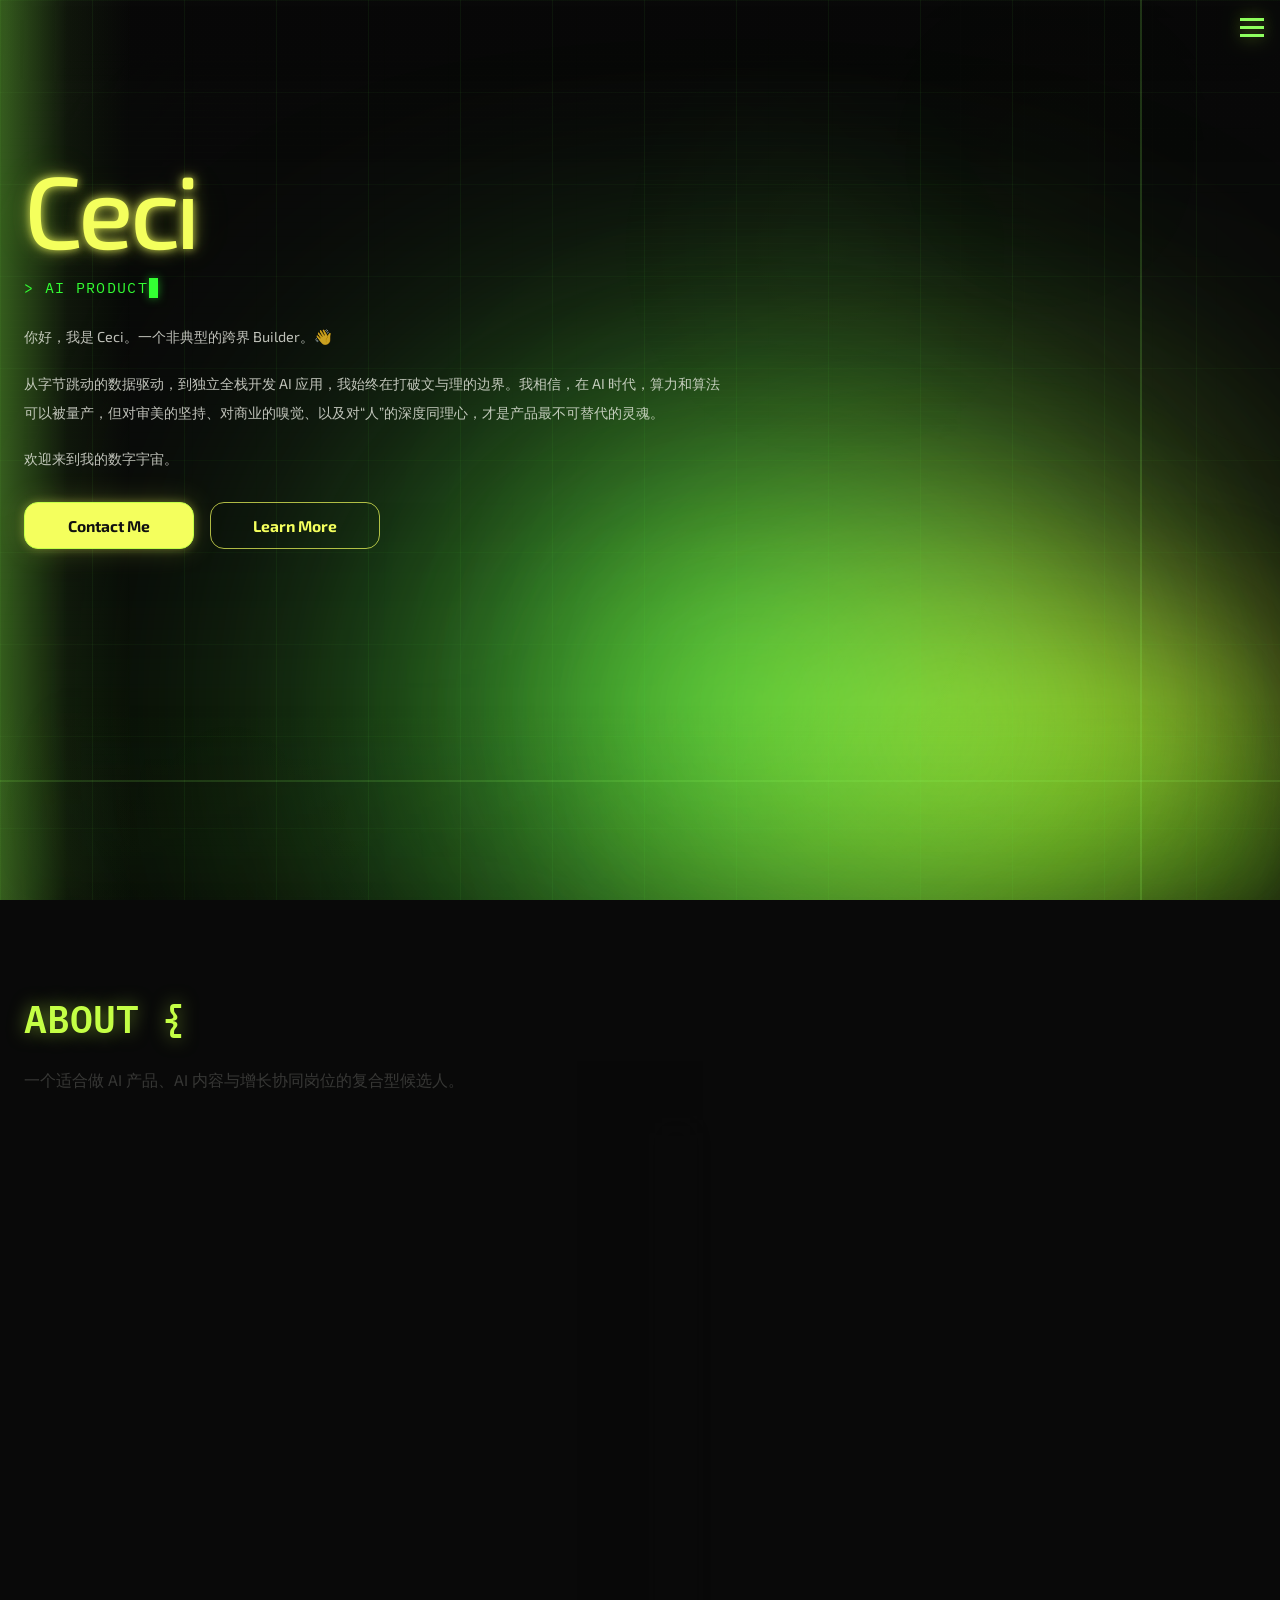
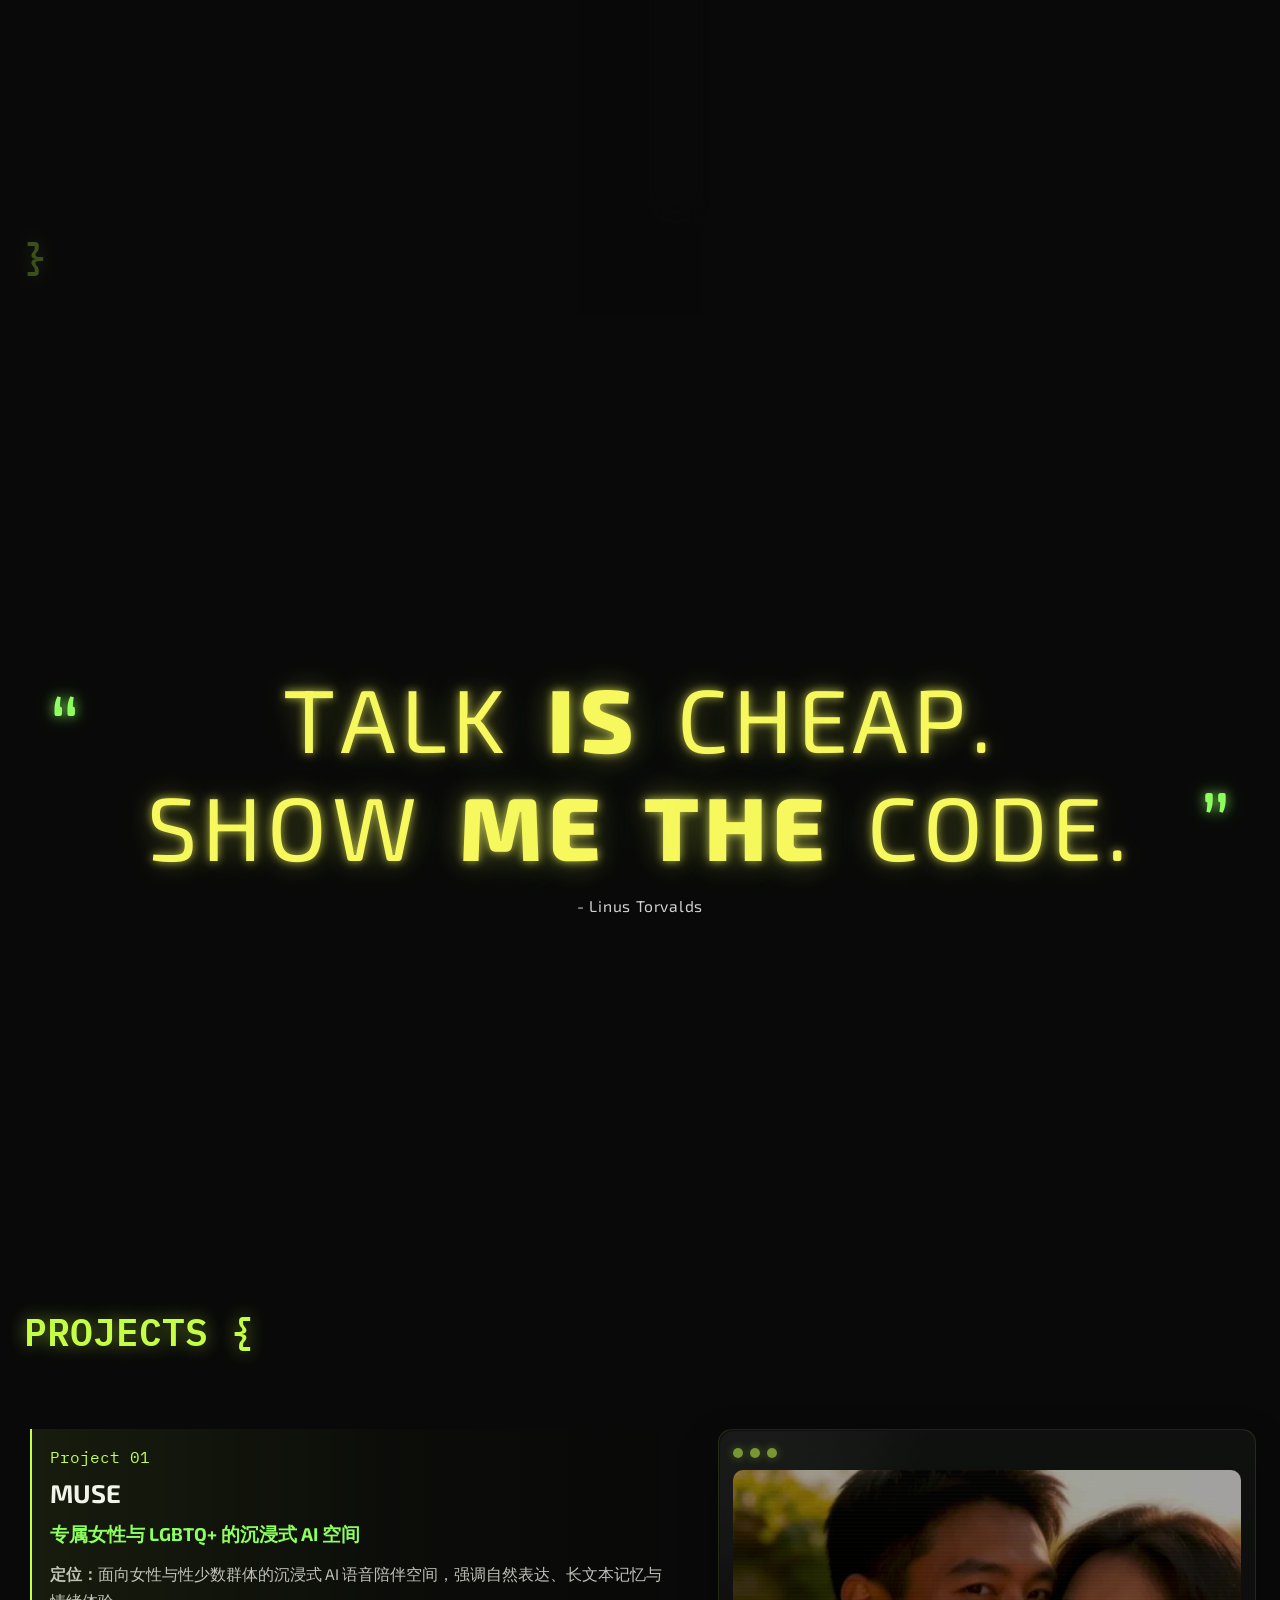
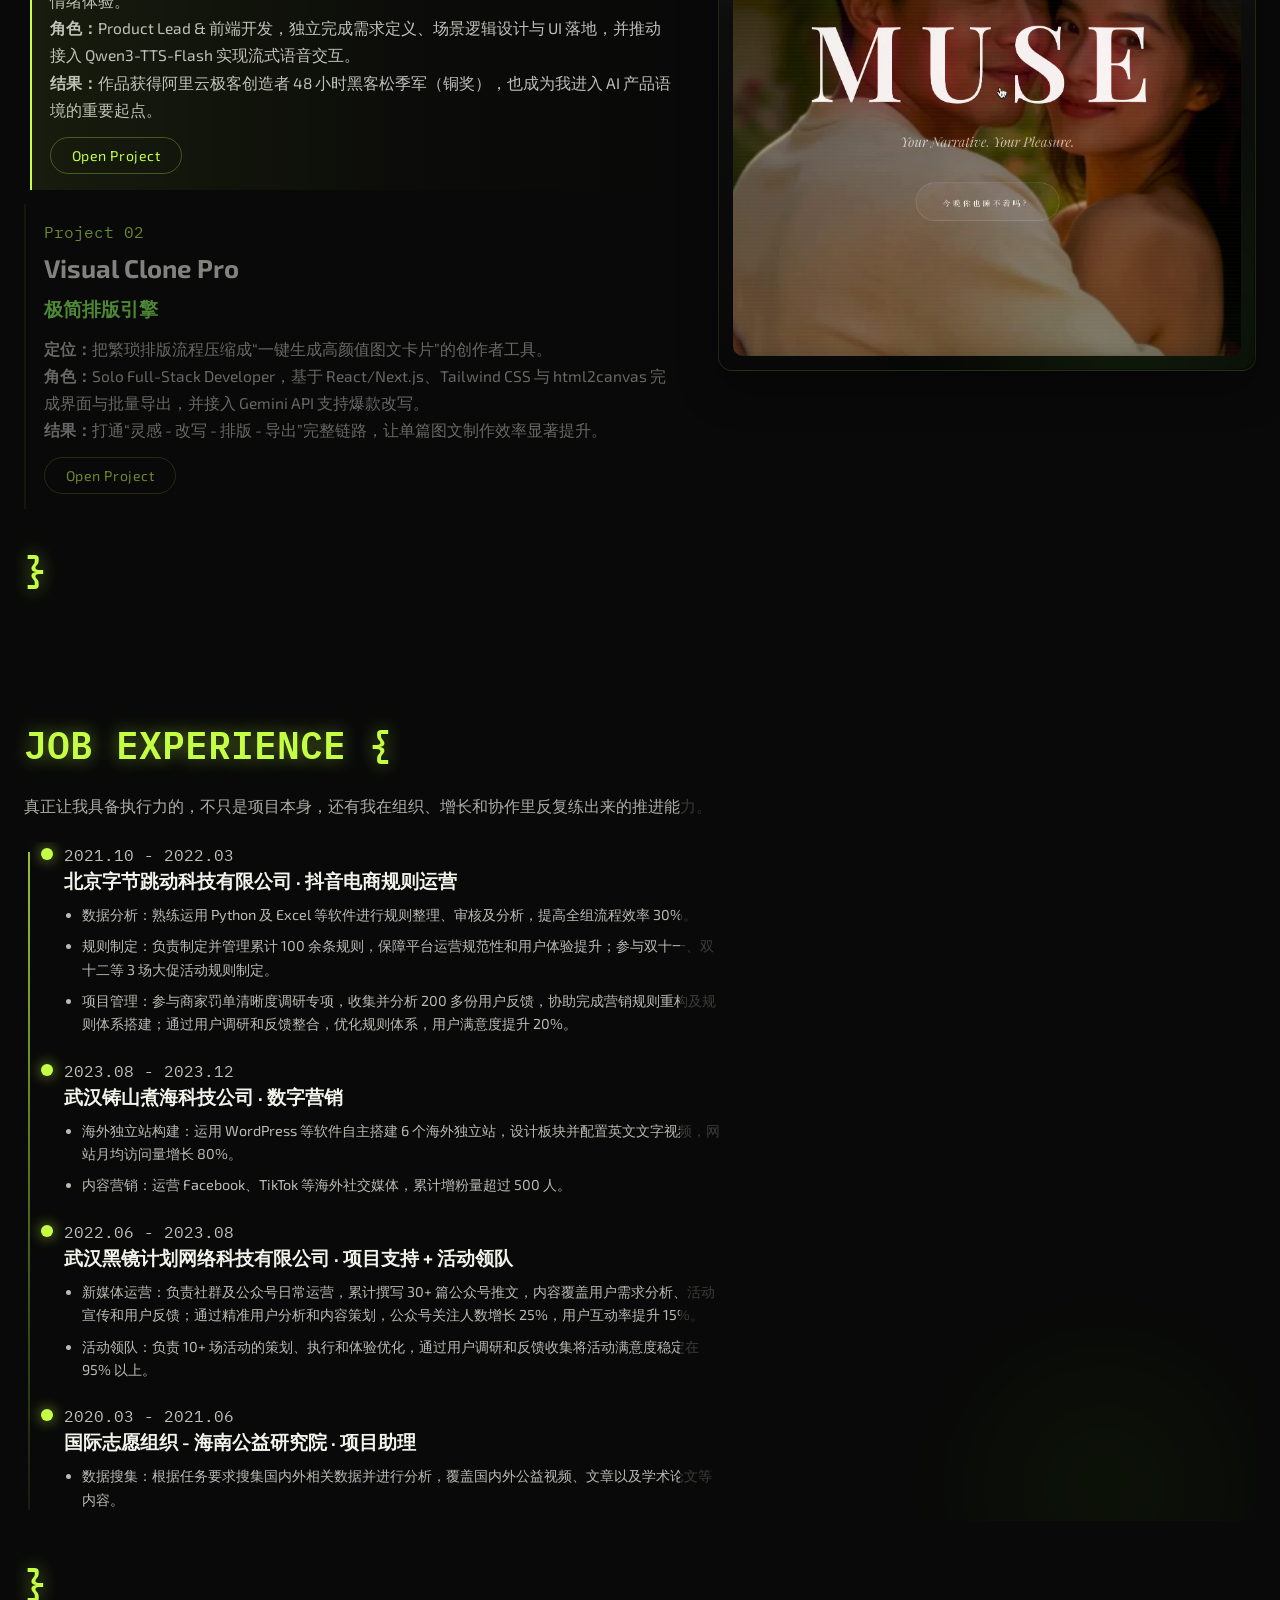
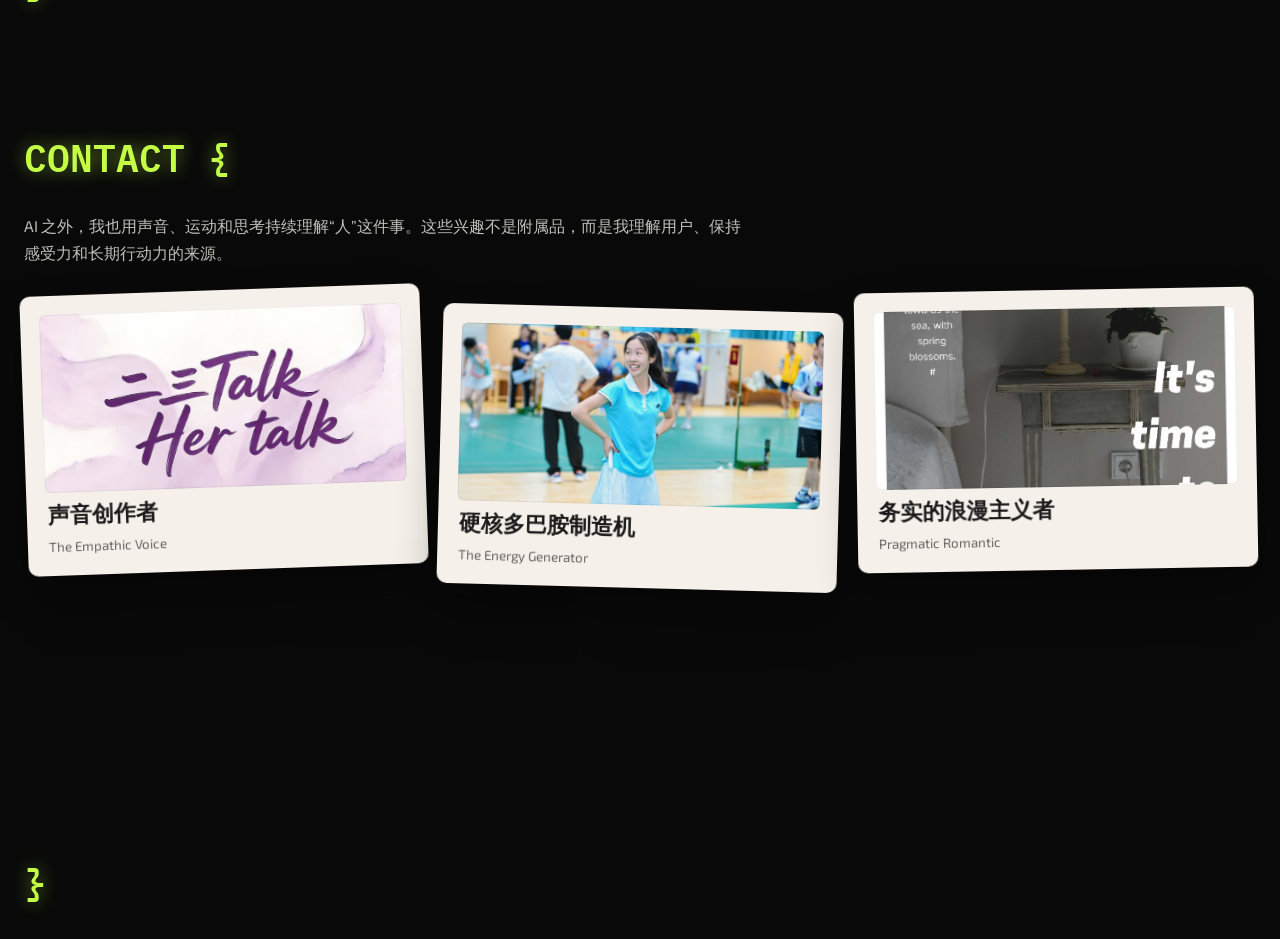
==== index.html @ 6d2aa123 "Fix project 6 and 7 showcase cards" ====
<!doctype html>
<html lang="zh-CN">
  <head>
    <meta charset="UTF-8" />
    <meta name="viewport" content="width=device-width, initial-scale=1.0" />
    <title>Ceci | AI Portfolio</title>
    <meta
      name="description"
      content="Ceci 的 AI 转型作品集，涵盖 AI 产品、项目经历、滚动录屏展示与带彩蛋的个人表达。"
    />
    <link rel="stylesheet" href="style.css" />
  </head>
  <body>
    <div class="ambient-glow-stage" aria-hidden="true">
      <div class="glow-blob yellow-blob"></div>
      <div class="glow-blob green-blob"></div>
    </div>
    <div class="three-hero-bg" id="three-hero-bg" aria-hidden="true"></div>
    <div class="page-shell">
      <header class="site-header">
        <button class="menu-button" type="button" aria-expanded="false" aria-controls="site-nav" aria-label="切换导航">
          <span></span>
          <span></span>
          <span></span>
        </button>
        <nav class="site-nav" id="site-nav">
          <a href="#about">About</a>
          <a href="#quote">Quote</a>
          <a href="#projects">Projects</a>
          <a href="#experience">Job Experience</a>
          <a href="#contact">Contact</a>
        </nav>
      </header>

      <main>
        <section class="panel hero-panel" id="home">
          <div class="hero-copy" data-reveal>
            <h1>Ceci</h1>
            <p class="hero-role"><span class="hero-role-code" id="hero-role-code"></span><span class="hero-role-cursor"></span></p>
            <div class="hero-intro">
              <p>你好，我是 Ceci。一个非典型的跨界 Builder。👋</p>
              <p>
                从字节跳动的数据驱动，到独立全栈开发 AI 应用，我始终在打破文与理的边界。我相信，在 AI
                时代，算力和算法可以被量产，但对审美的坚持、对商业的嗅觉、以及对“人”的深度同理心，才是产品最不可替代的灵魂。
              </p>
              <p>欢迎来到我的数字宇宙。</p>
            </div>
            <div class="hero-actions">
              <a class="cta primary" href="#contact">Contact Me</a>
              <a class="cta secondary" href="#about">Learn More</a>
            </div>
          </div>
          <div class="hero-stage" data-reveal>
            <div class="hero-screen">
              <div class="hero-orbit orbit-a" aria-hidden="true"></div>
              <div class="hero-orbit orbit-b" aria-hidden="true"></div>
              <div class="hero-swoosh" aria-hidden="true"></div>
              <div class="hero-glow glow-a"></div>
              <div class="hero-glow glow-b"></div>
              <div class="hero-glow glow-c"></div>
              <div class="hero-grid"></div>
              <div class="hero-pointer-trail" id="hero-pointer-trail" aria-hidden="true"></div>
            </div>
          </div>
        </section>

        <section class="panel content-panel" id="about">
          <div class="section-label">ABOUT {</div>
          <p class="section-intro" data-reveal>一个适合做 AI 产品、AI 内容与增长协同岗位的复合型候选人。</p>
          <div class="about-layout" data-reveal>
            <article class="info-card info-card-primary">
              <h2>基础信息与教育背景</h2>
              <dl class="info-list">
                <div>
                  <dt>所在地</dt>
                  <dd>浙江杭州</dd>
                </div>
                <div>
                  <dt>求职方向</dt>
                  <dd>AI 产品 / AI 运营 / AI 内容增长</dd>
                </div>
                <div>
                  <dt>教育背景</dt>
                  <dd>985 华中科技大学 外国语言学及应用语言学（硕士）</dd>
                  <dd>2022.09 - 2025.06</dd>
                  <dd>211 中国地质大学（武汉） 英语 + 工商管理双学位（本科）</dd>
                  <dd>2018.09 - 2022.06</dd>
                </div>
                <div>
                  <dt>综合排名</dt>
                  <dd>2 / 26</dd>
                </div>
                <div>
                  <dt>英语能力</dt>
                  <dd>雅思 7.0 / 专八良好</dd>
                </div>
              </dl>
            </article>

            <article class="info-card info-card-secondary">
              <h2>奖项 / 课程 / 学生工作</h2>
              <div class="about-matrix">
                <section class="about-block">
                  <h3>奖项荣誉</h3>
                  <ul class="about-bullet-list">
                    <li>华中科技大学优秀毕业生（Top 5%）</li>
                    <li>优秀研究生干部（Top 5%）</li>
                    <li>知行一等奖学金（Top 5%）</li>
                    <li>挑战杯全国一等奖 / 志愿服务项目大赛国二等奖</li>
                  </ul>
                </section>
                <section class="about-block">
                  <h3>核心课程</h3>
                  <ul class="about-bullet-list about-bullet-list-compact">
                    <li>应用统计 95</li>
                    <li>市场营销 95</li>
                    <li>电子商务 93</li>
                    <li>管理学 93</li>
                    <li>微积分 90</li>
                  </ul>
                </section>
                <section class="about-block about-block-full">
                  <h3>学生工作</h3>
                  <ul class="about-bullet-list">
                    <li>华中科技大学外国语学院研究生会主席</li>
                    <li>华中科技大学校研究生会实践部部员</li>
                    <li>华中科技大学第六期研究生青马班学习组组长</li>
                    <li>中国地质大学（武汉）校级志愿服务社团社长 / 双学位实验班班长</li>
                  </ul>
                </section>
              </div>
              <div class="tag-cloud-static">
                <span>AI转型</span>
                <span>内容增长</span>
                <span>产品感</span>
                <span>审美表达</span>
                <span>执行力</span>
                <span>人文理解力</span>
              </div>
            </article>
          </div>
          <div class="section-close">}</div>
        </section>

        <section class="panel quote-panel" id="quote">
          <div class="quote-stage" data-reveal>
            <span class="quote-mark quote-mark-open">“</span>
            <div class="quote-lines" aria-label="TALK IS CHEAP. SHOW ME THE CODE.">
              <p class="quote-line" data-quote-text="TALK IS CHEAP." data-quote-strong="5-6"></p>
              <p class="quote-line" data-quote-text="SHOW ME THE CODE." data-quote-strong="5-6,8-10"></p>
            </div>
            <span class="quote-mark quote-mark-close">”</span>
            <p class="quote-credit" data-reveal>- Linus Torvalds</p>
          </div>
        </section>

        <section class="panel projects-panel" id="projects">
          <div class="section-label">PROJECTS {</div>
          <p class="section-intro" data-reveal>从 AI 应用、内容工具到增长账号，我把“能做出来”变成一组连续的证据。</p>
          <div class="projects-layout">
            <div class="projects-copy">
              <article class="project-text is-active" data-project="muse">
                <span class="project-index">Project 01</span>
                <h2>MUSE</h2>
                <h3>专属女性与 LGBTQ+ 的沉浸式 AI 空间</h3>
                <p><strong>定位：</strong>面向女性与性少数群体的沉浸式 AI 语音陪伴空间，强调自然表达、长文本记忆与情绪体验。</p>
                <p><strong>角色：</strong>Product Lead & 前端开发，独立完成需求定义、场景逻辑设计与 UI 落地，并推动接入 Qwen3-TTS-Flash 实现流式语音交互。</p>
                <p><strong>结果：</strong>作品获得阿里云极客创造者 48 小时黑客松季军（铜奖），也成为我进入 AI 产品语境的重要起点。</p>
                <div class="project-actions">
                  <a class="project-link" href="https://github.com/ceci317/muse" target="_blank" rel="noreferrer">Open Project</a>
                </div>
              </article>

              <article class="project-text" data-project="visual-clone">
                <span class="project-index">Project 02</span>
                <h2>Visual Clone Pro</h2>
                <h3>极简排版引擎</h3>
                <p><strong>定位：</strong>把繁琐排版流程压缩成“一键生成高颜值图文卡片”的创作者工具。</p>
                <p><strong>角色：</strong>Solo Full-Stack Developer，基于 React/Next.js、Tailwind CSS 与 html2canvas 完成界面与批量导出，并接入 Gemini API 支持爆款改写。</p>
                <p><strong>结果：</strong>打通“灵感 - 改写 - 排版 - 导出”完整链路，让单篇图文制作效率显著提升。</p>
                <div class="project-actions">
                  <a class="project-link" href="https://rednote-pearl.vercel.app/" target="_blank" rel="noreferrer">Open Project</a>
                </div>
              </article>

              <article class="project-text" data-project="content-brain">
                <span class="project-index">Project 03</span>
                <h2>爆款拆解师</h2>
                <h3>专属 AI 内容灵感外脑</h3>
                <p><strong>定位：</strong>围绕爆款逻辑、结构化拆解和自动化工作流，打造的自媒体成文系统。</p>
                <p><strong>角色：</strong>AI Workflow 架构师 & 前端开发，提炼可复制的 Prompt 框架，并把复杂逻辑封装成更傻瓜式的双栏交互工具。</p>
                <p><strong>结果：</strong>为矩阵账号提供稳定选题与成文支持，帮助完成 3600+ 粉丝、1.5w+ 赞藏的冷启动突破。</p>
                <div class="project-actions">
                  <a class="project-link" href="https://rednote-text-helper.vercel.app/" target="_blank" rel="noreferrer">Open Project</a>
                </div>
              </article>

              <article class="project-text" data-project="eaatwhat">
                <span class="project-index">Project 04</span>
                <h2>EATWHAT 约饭</h2>
                <h3>把“找对的人，选对的餐厅”做成一条完整产品路径</h3>
                <p><strong>定位：</strong>面向真实社交场景的约饭产品，让“和谁吃、吃什么、去哪吃”这类分散决策收束为一个完整流程。</p>
                <p><strong>角色：</strong>团队协作中的产品策划 / 体验设计 / 前端支持，参与发起约饭、邀请码加入与 AI 推荐模块的串联。</p>
                <p><strong>结果：</strong>把高频但零散的社交决策场景整理成更顺滑的移动端体验，目前处于内测推进阶段。</p>
                <div class="project-actions">
                  <a class="project-link" href="https://github.com/catynaimiao/Roadmeet" target="_blank" rel="noreferrer">Open Project</a>
                </div>
              </article>

              <article class="project-text" data-project="time-workflow">
                <span class="project-index">Project 05</span>
                <h2>时间管理工作流</h2>
                <h3>用飞书把时间复盘变成文科生也能复制的 AI 工作流</h3>
                <p><strong>定位：</strong>围绕时间管理、任务拆解与复盘搭建的轻量系统，让执行和复盘真正落到每天的行为里。</p>
                <p><strong>角色：</strong>AI Workflow 设计者 / 内容转化者，把个人方法论封装成可展示、可传播、可复用的系统。</p>
                <p><strong>结果：</strong>把抽象经验转化为更具操作感的 AI 内容资产，也成为我转 AI 过程中的代表性方法论项目。</p>
                <div class="project-actions">
                  <a class="project-link" href="https://www.xiaohongshu.com/discovery/item/69ad2556000000000e00d363?source=webshare&xhsshare=pc_web&xsec_token=ABbvVTdq8_FiBLYhxv1vE1Vv3zOF90wKn0RittKCjAapA=&xsec_source=pc_share" target="_blank" rel="noreferrer">Open Project</a>
                </div>
              </article>

              <article class="project-text" data-project="ceci-account">
                <span class="project-index">Project 06</span>
                <h2>Ceci（AI版）</h2>
                <h3>面向 AI 小白的经验分享型个人账号</h3>
                <p><strong>定位：</strong>聚焦 AI 入门经验、转行记录与陪伴式表达，让复杂工具更容易被普通用户理解。</p>
                <p><strong>角色：</strong>个人 IP 主理人 / 内容生产者 / 选题与增长实验者。</p>
                <p><strong>结果：</strong>账号积累 705 粉丝与 8869 获赞收藏，逐步形成“转 AI 陪伴型创作者”的清晰认知。</p>
                <div class="project-actions">
                  <a class="project-link" href="https://www.xiaohongshu.com/user/profile/5db38bb500000000010081aa" target="_blank" rel="noreferrer">Open Project</a>
                </div>
              </article>

              <article class="project-text" data-project="bubu-account">
                <span class="project-index">Project 07</span>
                <h2>布布一二妙妙屋</h2>
                <h3>增长验证更强的 AI 内容实验账号</h3>
                <p><strong>定位：</strong>通过更密集的选题测试与内容迭代，验证 AI 内容在平台上的传播反馈。</p>
                <p><strong>角色：</strong>账号主理人 / 内容策略制定者 / 冷启动操盘者。</p>
                <p><strong>结果：</strong>账号实现 3950 粉丝与 2.1 万获赞收藏，证明我具备从内容到增长的完整闭环能力。</p>
                <div class="project-actions">
                  <a class="project-link" href="https://xhslink.com/m/12OdVVkTDhW" target="_blank" rel="noreferrer">Open Project</a>
                </div>
              </article>
            </div>

            <div class="projects-visual" data-reveal>
              <div class="screen-shell">
                <div class="screen-bar">
                  <span></span>
                  <span></span>
                  <span></span>
                </div>
                <div class="screen-stage">
                <video class="project-video is-visible" data-video="muse" data-link="https://github.com/ceci317/muse" src="assets/muse-demo.mp4" poster="assets/muse-poster.jpg" preload="metadata" autoplay muted loop playsinline></video>
                <video class="project-video" data-video="visual-clone" data-link="https://rednote-pearl.vercel.app/" src="assets/visual-clone-pro.mp4" poster="assets/visual-clone-poster.jpg" preload="metadata" muted loop playsinline></video>
                <video class="project-video" data-video="content-brain" data-link="https://rednote-text-helper.vercel.app/" src="assets/content-brain.mp4" poster="assets/content-brain-poster.jpg" preload="metadata" muted loop playsinline></video>
                <video class="project-video" data-video="eaatwhat" data-link="https://github.com/catynaimiao/Roadmeet" src="assets/eatwhat-demo.mp4" poster="assets/eatwhat-poster.jpg" preload="metadata" muted loop playsinline></video>
                <video class="project-video" data-video="time-workflow" data-link="https://www.xiaohongshu.com/discovery/item/69ad2556000000000e00d363?source=webshare&xhsshare=pc_web&xsec_token=ABbvVTdq8_FiBLYhxv1vE1Vv3zOF90wKn0RittKCjAapA=&xsec_source=pc_share" src="assets/time-workflow.mp4" poster="assets/time-workflow-poster.jpg" preload="metadata" muted loop playsinline></video>
                  <div class="project-video placeholder-video" data-video="ceci-account" data-link="https://www.xiaohongshu.com/user/profile/5db38bb500000000010081aa">
                    <div class="showcase-board account-board">
                      <div class="account-card account-card-image">
                        <img src="assets/bubu-account-post.png" alt="Ceci（AI版）代表性帖子" />
                        <div class="account-overlay">
                          <strong>Ceci（AI版）</strong>
                          <p>把转 AI 过程变成可被看见、可被共鸣的内容叙事。</p>
                        </div>
                      </div>
                    </div>
                  </div>
                  <div class="project-video placeholder-video" data-video="bubu-account" data-link="https://xhslink.com/m/12OdVVkTDhW">
                    <div class="showcase-board account-board">
                      <div class="account-card account-card-image">
                        <img src="assets/ceci-account-post.png" alt="布布一二妙妙屋代表性帖子" />
                        <div class="account-overlay">
                          <strong>布布一二妙妙屋</strong>
                          <p>用更强传播感的内容完成冷启动和增长验证。</p>
                        </div>
                      </div>
                    </div>
                  </div>
                </div>
              </div>
            </div>
          </div>
          <div class="section-close">}</div>
        </section>

        <section class="panel experience-panel" id="experience">
          <div class="section-label">JOB EXPERIENCE {</div>
          <p class="section-intro" data-reveal>真正让我具备执行力的，不只是项目本身，还有我在组织、增长和协作里反复练出来的推进能力。</p>
          <div class="experience-layout" data-reveal>
            <div class="timeline-column">
              <article class="timeline-item">
                <span class="timeline-dot"></span>
                <div>
                  <p class="timeline-meta">2021.10 - 2022.03</p>
                  <h3>北京字节跳动科技有限公司 · 抖音电商规则运营</h3>
                  <ul class="timeline-points">
                    <li>数据分析：熟练运用 Python 及 Excel 等软件进行规则整理、审核及分析，提高全组流程效率 30%。</li>
                    <li>规则制定：负责制定并管理累计 100 余条规则，保障平台运营规范性和用户体验提升；参与双十一、双十二等 3 场大促活动规则制定。</li>
                    <li>项目管理：参与商家罚单清晰度调研专项，收集并分析 200 多份用户反馈，协助完成营销规则重构及规则体系搭建；通过用户调研和反馈整合，优化规则体系，用户满意度提升 20%。</li>
                  </ul>
                </div>
              </article>
              <article class="timeline-item">
                <span class="timeline-dot"></span>
                <div>
                  <p class="timeline-meta">2023.08 - 2023.12</p>
                  <h3>武汉铸山煮海科技公司 · 数字营销</h3>
                  <ul class="timeline-points">
                    <li>海外独立站构建：运用 WordPress 等软件自主搭建 6 个海外独立站，设计板块并配置英文文字视频，网站月均访问量增长 80%。</li>
                    <li>内容营销：运营 Facebook、TikTok 等海外社交媒体，累计增粉量超过 500 人。</li>
                  </ul>
                </div>
              </article>
              <article class="timeline-item">
                <span class="timeline-dot"></span>
                <div>
                  <p class="timeline-meta">2022.06 - 2023.08</p>
                  <h3>武汉黑镜计划网络科技有限公司 · 项目支持 + 活动领队</h3>
                  <ul class="timeline-points">
                    <li>新媒体运营：负责社群及公众号日常运营，累计撰写 30+ 篇公众号推文，内容覆盖用户需求分析、活动宣传和用户反馈；通过精准用户分析和内容策划，公众号关注人数增长 25%，用户互动率提升 15%。</li>
                    <li>活动领队：负责 10+ 场活动的策划、执行和体验优化，通过用户调研和反馈收集将活动满意度稳定在 95% 以上。</li>
                  </ul>
                </div>
              </article>
              <article class="timeline-item">
                <span class="timeline-dot"></span>
                <div>
                  <p class="timeline-meta">2020.03 - 2021.06</p>
                  <h3>国际志愿组织 - 海南公益研究院 · 项目助理</h3>
                  <ul class="timeline-points">
                    <li>数据搜集：根据任务要求搜集国内外相关数据并进行分析，覆盖国内外公益视频、文章以及学术论文等内容。</li>
                    <li>活动策划：制作知识手册并组织国内外知名公益人士线上宣讲 5 场，担任宣讲口译员。</li>
                  </ul>
                </div>
              </article>
            </div>
            <aside class="skills-panel">
              <div class="radar-shell">
                <div class="radar-grid"></div>
                <div class="radar-pulse"></div>
                <div class="radar-tags">
                  <span>Python 数据分析</span>
                  <span>Prompt Engineering</span>
                  <span>Next.js / React</span>
                  <span>SEO & WordPress</span>
                  <span>敏捷项目管理</span>
                  <span>跨部门沟通</span>
                  <span>用户同理心</span>
                  <span>0-1 增长黑客</span>
                </div>
              </div>
            </aside>
          </div>
          <div class="section-close">}</div>
        </section>

        <section class="panel content-panel contact-panel" id="contact">
          <div class="section-label">CONTACT {</div>
          <p class="contact-intro" data-reveal>AI 之外，我也用声音、运动和思考持续理解“人”这件事。这些兴趣不是附属品，而是我理解用户、保持感受力和长期行动力的来源。</p>

          <div class="polaroid-wall" data-reveal>
            <article class="polaroid-card">
              <div class="polaroid-inner">
                <div class="polaroid-face polaroid-front front-voice">
                  <div class="polaroid-photo" aria-hidden="true"></div>
                  <strong>声音创作者</strong>
                  <small>The Empathic Voice</small>
                </div>
                <div class="polaroid-face polaroid-back">
                  <p class="card-tag">INFJ 观察者 · 播客「二三Talk」主理人</p>
                  <p>我相信写作与对谈是最深度的社交。懂得倾听真实的人，更有可能做出真正懂人的产品。</p>
                </div>
              </div>
            </article>

            <article class="polaroid-card">
              <div class="polaroid-inner">
                <div class="polaroid-face polaroid-front front-energy">
                  <div class="polaroid-photo" aria-hidden="true"></div>
                  <strong>硬核多巴胺制造机</strong>
                  <small>The Energy Generator</small>
                </div>
                <div class="polaroid-face polaroid-back">
                  <p class="card-tag">羽毛球 3金3银 · 环太湖骑行者 · 网球杭州团队赛第三</p>
                  <p>赛场上的拼劲，和黑客松里死磕代码的韧性，本质上是同一种生命力。精力管理，是我持续执行的底层能力。</p>
                </div>
              </div>
            </article>

            <article class="polaroid-card">
              <div class="polaroid-inner">
                <div class="polaroid-face polaroid-front front-thinker">
                  <div class="polaroid-photo" aria-hidden="true"></div>
                  <strong>务实的浪漫主义者</strong>
                  <small>Pragmatic Romantic</small>
                </div>
                <div class="polaroid-face polaroid-back">
                  <p class="card-tag">思考者 · 终身学习者</p>
                  <p>我想用极客的技术手段，承载人文的关怀与美感。把想象变成现实，也让现实尽量保留温度。</p>
                </div>
              </div>
            </article>
          </div>

          <div class="contact-lower-row">
          <div class="mini-terminal" data-reveal>
            <div class="terminal-header">
              <span></span>
              <span></span>
              <span></span>
            </div>
            <div class="terminal-body">
              <p class="terminal-line">ceci@portfolio:~$ <span id="terminal-output">Try <code>ceci.play_podcast()</code>, <code>ceci.show_medals()</code> or <code>ceci.open_manual()</code></span></p>
              <label class="terminal-input-row" for="terminal-input">
                <span>></span>
                <input id="terminal-input" type="text" autocomplete="off" spellcheck="false" />
              </label>
            </div>
          </div>

          <div class="podcast-player" id="podcast-player" hidden>
            <div class="player-card">
              <button class="player-close" type="button" aria-label="关闭播放器">×</button>
              <p>二三Talk · 精选单集</p>
              <p class="player-copy">点击下面的入口，直接打开这一期播客。</p>
              <a href="https://www.xiaoyuzhoufm.com/episode/698c4295a22480add6b0369d" target="_blank" rel="noreferrer">Open This Episode</a>
            </div>
          </div>

          <div class="contact-listing" data-reveal>
            <p class="contact-title">如果你在寻找一个有表达力、有产品感、能快速进入 AI 场景并把事情做出来的人，我们可以聊聊。</p>
            <div class="contact-icon-grid">
              <a class="contact-icon-link" href="mailto:caiqi317@foxmail.com" aria-label="Email" data-tooltip="Email">
                <span class="contact-icon" aria-hidden="true">
                  <svg viewBox="0 0 24 24" role="presentation">
                    <path d="M3 6.75h18v10.5H3z" fill="none" stroke="currentColor" stroke-width="1.7"/>
                    <path d="m4.5 8 7.5 6 7.5-6" fill="none" stroke="currentColor" stroke-width="1.7" stroke-linecap="round" stroke-linejoin="round"/>
                  </svg>
                </span>
              </a>
              <button class="contact-icon-link" type="button" aria-label="WeChat and Phone" data-tooltip="WeChat / Phone" id="contact-card-trigger">
                <span class="contact-icon" aria-hidden="true">
                  <svg viewBox="0 0 24 24" role="presentation">
                    <path d="M8.1 8.5c0-2.3 2.2-4.1 5-4.1s5 1.8 5 4.1-2.2 4.1-5 4.1c-.5 0-.9-.1-1.4-.2l-2.4 1 .8-1.9c-1.2-.7-1.9-1.8-1.9-3Z" fill="none" stroke="currentColor" stroke-width="1.6" stroke-linejoin="round"/>
                    <path d="M5.1 10.2c-1.9.5-3.1 1.9-3.1 3.6 0 1.1.5 2.1 1.5 2.9l.6 1.7 1.9-.9c.4.1.8.1 1.2.1 2.6 0 4.8-1.6 5.1-3.8" fill="none" stroke="currentColor" stroke-width="1.6" stroke-linejoin="round"/>
                    <circle cx="11.3" cy="8.6" r=".8" fill="currentColor"/>
                    <circle cx="14.8" cy="8.6" r=".8" fill="currentColor"/>
                    <circle cx="6.9" cy="13.7" r=".75" fill="currentColor"/>
                    <circle cx="10" cy="13.7" r=".75" fill="currentColor"/>
                  </svg>
                </span>
              </button>
              <a class="contact-icon-link" href="https://github.com/ceci317" target="_blank" rel="noreferrer" aria-label="GitHub" data-tooltip="GitHub">
                <span class="contact-icon" aria-hidden="true">
                  <svg viewBox="0 0 24 24" role="presentation">
                    <path d="M12 4.3c-4.2 0-7.6 3.3-7.6 7.4 0 3.2 2 5.9 4.9 6.9.4.1.5-.1.5-.4v-1.5c-2 .4-2.5-.8-2.5-.8-.3-.8-.8-1.1-.8-1.1-.7-.5.1-.5.1-.5.8.1 1.2.8 1.2.8.7 1.2 1.8.8 2.2.6.1-.5.3-.8.5-1-1.6-.2-3.3-.8-3.3-3.4 0-.7.3-1.4.7-1.9-.1-.2-.3-.9.1-1.8 0 0 .6-.2 2 .7.6-.2 1.2-.3 1.9-.3.6 0 1.3.1 1.9.3 1.3-.9 2-.7 2-.7.4.9.2 1.6.1 1.8.5.5.7 1.2.7 1.9 0 2.6-1.6 3.2-3.3 3.4.3.2.5.7.5 1.3v2c0 .3.2.5.5.4 2.9-1 4.9-3.7 4.9-6.9 0-4.1-3.4-7.4-7.6-7.4Z" fill="currentColor"/>
                  </svg>
                </span>
              </a>
              <a class="contact-icon-link contact-icon-link-xhs" href="https://www.xiaohongshu.com/user/profile/5db38bb500000000010081aa" target="_blank" rel="noreferrer" aria-label="Xiaohongshu" data-tooltip="Xiaohongshu">
                <span class="contact-icon" aria-hidden="true">
                  <svg viewBox="0 0 24 24" role="presentation">
                    <rect x="3" y="4" width="18" height="16" rx="5.2" fill="#ff355c"/>
                    <text x="12" y="14.1" text-anchor="middle" font-size="5.2" font-weight="700" fill="#ffffff" font-family="PingFang SC, Microsoft YaHei, sans-serif">小红书</text>
                  </svg>
                </span>
              </a>
              <a class="contact-icon-link" href="https://my.feishu.cn/wiki/IKRWwpzm4isdi6kFs27cIYvLnqd" target="_blank" rel="noreferrer" aria-label="Manual" data-tooltip="Manual">
                <span class="contact-icon" aria-hidden="true">
                  <svg viewBox="0 0 24 24" role="presentation">
                    <path d="M7 4.5h9.5a2 2 0 0 1 2 2V19H9a2 2 0 0 0-2 2Z" fill="none" stroke="currentColor" stroke-width="1.7" stroke-linejoin="round"/>
                    <path d="M7 4.5v16.8M10 8h5.5M10 11.5h5.5M10 15h4" fill="none" stroke="currentColor" stroke-width="1.7" stroke-linecap="round"/>
                  </svg>
                </span>
              </a>
              <a class="contact-icon-link" href="assets/ceci-resume.pdf" target="_blank" rel="noreferrer" aria-label="Resume PDF" data-tooltip="Resume">
                <span class="contact-icon" aria-hidden="true">
                  <svg viewBox="0 0 24 24" role="presentation">
                    <path d="M7 3.8h7l4 4V20.2H7z" fill="none" stroke="currentColor" stroke-width="1.7" stroke-linejoin="round"/>
                    <path d="M14 3.8v4h4M10 12h4M10 15.5h4M10 19h3" fill="none" stroke="currentColor" stroke-width="1.7" stroke-linecap="round"/>
                  </svg>
                </span>
              </a>
            </div>
          </div>
          <div class="contact-card-modal" id="contact-card-modal" hidden>
            <div class="contact-card-sheet">
              <button class="player-close contact-card-close" type="button" aria-label="关闭联系方式">×</button>
              <p class="contact-card-title">微信 / 电话</p>
              <img class="contact-card-qr" src="assets/wechat-qr.jpg" alt="Ceci 的微信二维码" />
              <p class="contact-card-copy">微信号：<strong>C1203918771</strong></p>
              <p class="contact-card-copy">手机号：<a href="tel:18307926834">18307926834</a></p>
            </div>
          </div>
          </div>
          <div class="section-close">}</div>
        </section>
      </main>
    </div>

    <div class="medal-rain" id="medal-rain" aria-hidden="true"></div>

    <script src="script.js"></script>
    <script type="module" src="three-hero.js?v=restore-bright-0318"></script>
  </body>
</html>
---- style.css ----
@import url("https://fonts.googleapis.com/css2?family=Exo+2:wght@400;500;600;700;800&family=IBM+Plex+Mono:wght@400;500;600&display=swap");

:root {
  --bg: #090909;
  --panel: #0e0e0e;
  --text: #f2f3ea;
  --muted: rgba(242, 243, 234, 0.78);
  --line: #c4ff45;
  --line-soft: rgba(196, 255, 69, 0.2);
  --line-bright: #8dff5f;
  --shadow: 0 0 18px rgba(196, 255, 69, 0.5);
  --radius: 18px;
}

* {
  box-sizing: border-box;
}

html {
  scroll-behavior: smooth;
}

body {
  position: relative;
  margin: 0;
  background: var(--bg);
  color: var(--text);
  font-family: "Exo 2", "PingFang SC", "Microsoft YaHei", sans-serif;
  overflow-x: hidden;
}

body::before,
body::after {
  content: "";
  position: fixed;
  inset: 0;
  pointer-events: none;
}

body::before {
  z-index: 0;
  background:
    linear-gradient(180deg, rgba(255, 255, 255, 0.015), transparent 18%, transparent 82%, rgba(255, 255, 255, 0.015)),
    linear-gradient(90deg, rgba(141, 255, 95, 0.035) 1px, transparent 1px),
    linear-gradient(rgba(141, 255, 95, 0.02) 1px, transparent 1px),
    radial-gradient(circle at 82% 18%, rgba(141, 255, 95, 0.08), transparent 18%),
    radial-gradient(circle at 18% 88%, rgba(244, 255, 93, 0.04), transparent 20%);
  background-size: 100% 100%, 64px 64px, 64px 64px, 100% 100%, 100% 100%;
  opacity: 0.42;
}

body::after {
  z-index: 1;
  background-image:
    radial-gradient(rgba(255, 255, 255, 0.05) 0.7px, transparent 0.7px),
    radial-gradient(rgba(141, 255, 95, 0.04) 0.7px, transparent 0.7px);
  background-position: 0 0, 14px 14px;
  background-size: 18px 18px, 22px 22px;
  opacity: 0.08;
  mix-blend-mode: screen;
}

body.is-home-page::before {
  opacity: 0.26;
}

body.is-home-page::after {
  opacity: 0.08;
}

body.is-home-page.three-ready::before {
  opacity: 0.12;
}

body.is-home-page.three-ready::after {
  opacity: 0.04;
}

a {
  color: inherit;
}

.page-shell {
  position: relative;
  z-index: 3;
}

.page-shell::before,
.page-shell::after {
  content: "";
  position: fixed;
  inset: 0;
  z-index: 0;
  pointer-events: none;
  opacity: 0;
  transition: opacity 300ms ease;
}

body.is-home-page .page-shell::before {
  opacity: 1;
  background:
    linear-gradient(90deg, rgba(96, 255, 67, 0.055) 0 1px, transparent 1px),
    linear-gradient(rgba(96, 255, 67, 0.035) 0 1px, transparent 1px),
    linear-gradient(180deg, rgba(8, 14, 8, 0.02), transparent 20%, transparent 78%, rgba(10, 18, 10, 0.12));
  background-size: 92px 92px, 92px 92px, 100% 100%;
  background-position: 0 0, 0 0, 0 0;
  mix-blend-mode: screen;
  animation: hudGridDrift 18s linear infinite;
}

body.is-home-page .page-shell::after {
  opacity: 1;
  background:
    linear-gradient(180deg, transparent 0%, rgba(180, 255, 94, 0.16) 48%, transparent 56%),
    linear-gradient(90deg, rgba(140, 255, 70, 0.34), rgba(140, 255, 70, 0.06) 28%, transparent 55%),
    linear-gradient(90deg, transparent calc(100% - 140px), rgba(142, 255, 92, 0.18) calc(100% - 140px), rgba(142, 255, 92, 0.18) calc(100% - 138px), transparent calc(100% - 138px)),
    linear-gradient(180deg, transparent calc(100% - 120px), rgba(142, 255, 92, 0.14) calc(100% - 120px), rgba(142, 255, 92, 0.14) calc(100% - 118px), transparent calc(100% - 118px));
  background-size: 100% 220px, 240px 100%, 100% 100%, 100% 100%;
  background-repeat: no-repeat;
  background-position: 0 -240px, 0 0, 0 0, 0 0;
  mix-blend-mode: screen;
  animation: hudSweep 7.5s linear infinite;
}

.page-shell > * {
  position: relative;
  z-index: 1;
}

.three-hero-bg {
  position: fixed;
  inset: 0;
  z-index: 1;
  pointer-events: none;
  opacity: 0;
  visibility: hidden;
  transition: opacity 300ms ease, visibility 300ms ease;
  overflow: hidden;
}

body.is-home-page .three-hero-bg {
  opacity: 1;
  visibility: visible;
}

.three-hero-bg::before,
.three-hero-bg::after {
  content: "";
  position: absolute;
  inset: 0;
  pointer-events: none;
  z-index: 3;
}

.three-hero-bg::before {
  background:
    radial-gradient(58% 42% at 74% 90%, rgba(112, 255, 53, 0.62), transparent 56%),
    radial-gradient(44% 34% at 88% 82%, rgba(253, 245, 83, 0.74), transparent 52%),
    radial-gradient(38% 26% at 61% 74%, rgba(87, 255, 81, 0.34), transparent 58%),
    radial-gradient(22% 18% at 78% 66%, rgba(240, 255, 107, 0.24), transparent 56%);
  filter: blur(78px) saturate(115%);
  opacity: 1;
  transform-origin: 76% 78%;
  animation: liquidVeilA 14s ease-in-out infinite alternate;
}

.three-hero-bg::after {
  background:
    radial-gradient(74% 50% at 84% 98%, rgba(109, 255, 0, 0.18), transparent 56%),
    linear-gradient(180deg, rgba(0, 0, 0, 0.01), transparent 18%, transparent 68%, rgba(0, 0, 0, 0.09)),
    linear-gradient(180deg, rgba(12, 38, 8, 0) 56%, rgba(23, 62, 10, 0.22) 100%);
  filter: blur(30px);
  opacity: 0.92;
  transform-origin: 82% 86%;
  animation: liquidVeilB 18s ease-in-out infinite;
}

.three-hero-bg canvas {
  display: block;
  width: 100%;
  height: 100%;
  position: relative;
  z-index: 1;
  opacity: 0.92;
}

.ambient-glow-stage,
.trail-canvas {
  position: fixed;
  inset: 0;
  pointer-events: none;
}

.ambient-glow-stage {
  z-index: 2;
  overflow: hidden;
  opacity: 0;
  visibility: hidden;
  transition: opacity 300ms ease, visibility 300ms ease;
}

body.is-home-page .ambient-glow-stage {
  opacity: 1;
  visibility: visible;
}

.glow-blob {
  position: absolute;
  z-index: 10;
  border-radius: 44% 56% 61% 39% / 42% 37% 63% 58%;
  filter: blur(138px);
  mix-blend-mode: screen;
  will-change: transform, opacity;
}

.yellow-blob {
  right: 2%;
  bottom: -6%;
  width: 38rem;
  height: 28rem;
  background:
    radial-gradient(circle at 50% 50%,
      rgba(255, 248, 84, 0.94) 0%,
      rgba(216, 255, 42, 0.78) 28%,
      rgba(216, 255, 42, 0.3) 54%,
      rgba(216, 255, 42, 0) 78%);
  opacity: 0.92;
  animation: liquidFlowYellow 16s ease-in-out infinite, blobMorph 11s ease-in-out infinite alternate;
}

.green-blob {
  right: 4%;
  bottom: -16%;
  width: 60rem;
  height: 42rem;
  background:
    radial-gradient(circle at 50% 50%,
      rgba(61, 255, 70, 0.98) 0%,
      rgba(90, 255, 69, 0.82) 26%,
      rgba(90, 255, 69, 0.34) 54%,
      rgba(99, 255, 59, 0) 80%);
  opacity: 0.94;
  animation: liquidFlowGreen 18s ease-in-out infinite, blobMorph 13s ease-in-out infinite alternate-reverse;
}

.trail-canvas {
  z-index: 12;
}

.site-header {
  position: fixed;
  top: 0;
  left: 0;
  right: 0;
  z-index: 50;
  display: flex;
  align-items: flex-start;
  justify-content: flex-end;
  padding: 18px 16px 0;
  pointer-events: none;
}

.section-label,
.section-close,
.project-index,
.timeline-meta,
.card-tag,
.site-nav,
.hero-role,
.contact-listing p,
.terminal-line,
.terminal-input-row {
  font-family: "IBM Plex Mono", monospace;
}

.menu-button {
  pointer-events: auto;
  display: inline-flex;
  flex-direction: column;
  gap: 5px;
  width: 40px;
  height: 40px;
  padding: 0;
  border: 0;
  background: transparent;
  cursor: pointer;
}

.menu-button span {
  display: block;
  width: 24px;
  height: 3px;
  margin-left: auto;
  background: var(--line-bright);
  box-shadow: var(--shadow);
}

.site-nav {
  position: fixed;
  top: 72px;
  right: 16px;
  display: flex;
  flex-direction: column;
  gap: 12px;
  min-width: 210px;
  padding: 18px 20px;
  border: 1px solid rgba(196, 255, 69, 0.2);
  background: rgba(4, 4, 4, 0.94);
  box-shadow: 0 0 30px rgba(196, 255, 69, 0.08);
  backdrop-filter: blur(18px);
  opacity: 0;
  pointer-events: none;
  transform: translateY(-8px);
  transition: opacity 180ms ease, transform 180ms ease;
}

.site-nav.is-open {
  opacity: 1;
  pointer-events: auto;
  transform: translateY(0);
}

.site-nav a {
  color: var(--muted);
  text-decoration: none;
  font-size: 0.95rem;
}

.site-nav a:hover,
.site-nav a.is-active {
  color: var(--line);
}

main {
  width: 100%;
}

.panel {
  position: relative;
  min-height: auto;
  padding: 88px 24px 28px;
}

.hero-panel {
  display: block;
  max-width: 980px;
  min-height: 100vh;
  padding-top: 18vh;
  padding-bottom: 10vh;
}

.hero-panel::before {
  content: "";
  position: absolute;
  inset: 6vh -8vw 4vh -4vw;
  z-index: 0;
  pointer-events: none;
  background:
    repeating-linear-gradient(
      180deg,
      rgba(141, 255, 95, 0.02) 0,
      rgba(141, 255, 95, 0.02) 1px,
      transparent 1px,
      transparent 7px
    ),
    linear-gradient(115deg, rgba(141, 255, 95, 0.05), transparent 24%, transparent 76%, rgba(244, 255, 93, 0.035)),
    radial-gradient(circle at 78% 24%, rgba(141, 255, 95, 0.08), transparent 22%);
  opacity: 0.38;
  mask-image: radial-gradient(circle at center, black 58%, transparent 92%);
}

.hero-copy {
  position: relative;
  z-index: 20;
  max-width: 780px;
}

.hero-stage {
  display: none !important;
}

.hero-copy h1 {
  margin: 0;
  color: #f4ff5d;
  font-weight: 500;
  text-shadow:
    0 0 8px rgba(244, 255, 93, 0.78),
    0 0 18px rgba(244, 255, 93, 0.42),
    0 0 44px rgba(196, 255, 69, 0.14);
  font-size: clamp(4rem, 8vw, 7rem);
  letter-spacing: -0.045em;
  line-height: 0.92;
}

.hero-role {
  display: inline-flex;
  align-items: center;
  gap: 0;
  margin: 18px 0 0;
  min-height: 1.8em;
  color: #33ff33;
  font-size: clamp(0.92rem, 1.16vw, 1.08rem);
  line-height: 1.6;
  letter-spacing: 0.09em;
  text-transform: uppercase;
  text-shadow:
    0 0 10px rgba(51, 255, 51, 0.16),
    0 0 20px rgba(51, 255, 51, 0.08);
}

.hero-role-code {
  display: inline;
}

.hero-role-cursor {
  display: inline-block;
  min-width: 0.8em;
  margin-left: 0.08em;
  color: #33ff33;
  text-shadow: 0 0 10px rgba(51, 255, 51, 0.5);
  animation: blink 0.5s steps(1) infinite;
}

.hero-role-cursor::before {
  content: "█";
}

.hero-intro {
  max-width: 700px;
  margin-top: 22px;
  font-size: clamp(0.9rem, 1.04vw, 1rem);
  line-height: 2;
  color: rgba(242, 243, 234, 0.78);
}

.hero-intro p {
  margin: 0 0 18px;
}

.hero-actions {
  display: flex;
  flex-wrap: wrap;
  gap: 16px;
  margin-top: 28px;
}

.cta {
  display: inline-flex;
  align-items: center;
  justify-content: center;
  min-width: 170px;
  padding: 13px 20px;
  border-radius: 14px;
  font-size: 0.98rem;
  font-weight: 700;
  text-decoration: none;
  border: 1px solid var(--line);
  transition: box-shadow 180ms ease, transform 180ms ease, background-color 180ms ease, color 180ms ease, border-color 180ms ease;
}

.cta:hover {
  transform: translateY(-1px);
  box-shadow:
    0 0 10px rgba(244, 255, 93, 0.32),
    0 0 24px rgba(244, 255, 93, 0.18),
    0 0 42px rgba(125, 255, 83, 0.12);
}

.cta.primary {
  color: #101010;
  background: #f4ff5d;
  box-shadow:
    0 0 10px rgba(244, 255, 93, 0.34),
    0 0 30px rgba(244, 255, 93, 0.18);
}

.cta.secondary {
  color: #f4ff5d;
  background: transparent;
  border-color: rgba(244, 255, 93, 0.7);
}

.hero-stage {
  position: relative;
  min-height: 540px;
}

.hero-screen {
  position: relative;
  isolation: isolate;
  width: min(100%, 880px);
  height: min(66vw, 540px);
  margin-left: auto;
  border: 1px solid rgba(196, 255, 69, 0.12);
  border-radius: 10px;
  overflow: hidden;
  --hx: 68%;
  --hy: 62%;
  background: linear-gradient(180deg, rgba(9, 9, 9, 0.9), rgba(14, 14, 14, 0.95));
}

.hero-screen::before {
  content: "";
  position: absolute;
  inset: 0;
  z-index: 4;
  background:
    radial-gradient(circle 240px at var(--hx) calc(var(--hy) + 6%), rgba(125, 255, 83, 0.28), transparent 56%),
    radial-gradient(circle 180px at calc(var(--hx) + 12%) calc(var(--hy) + 12%), rgba(244, 255, 93, 0.24), transparent 54%),
    radial-gradient(circle 320px at 36% 84%, rgba(125, 255, 83, 0.1), transparent 52%);
  pointer-events: none;
}

.hero-screen::after {
  content: "";
  position: absolute;
  z-index: 4;
  width: 320px;
  height: 52px;
  right: 15%;
  top: 33%;
  border-radius: 999px;
  background: linear-gradient(90deg, rgba(244, 255, 93, 0), rgba(244, 255, 93, 0.9) 26%, rgba(244, 255, 93, 0.02) 80%);
  filter: blur(3px);
  transform: rotate(12deg);
  opacity: 0.92;
  animation: swooshFloat 5.5s ease-in-out infinite;
  pointer-events: none;
}

.hero-grid {
  position: absolute;
  inset: 0;
  z-index: 5;
  background-image:
    linear-gradient(rgba(196, 255, 69, 0.03) 1px, transparent 1px),
    linear-gradient(90deg, rgba(196, 255, 69, 0.03) 1px, transparent 1px);
  background-size: 48px 48px;
  pointer-events: none;
}

.hero-glow {
  position: absolute;
  z-index: 4;
  border-radius: 50%;
  filter: blur(84px);
  pointer-events: none;
}

.glow-a {
  width: 560px;
  height: 560px;
  left: 6%;
  bottom: -180px;
  background: rgba(132, 255, 65, 0.32);
  animation: driftHero 8s ease-in-out infinite;
}

.glow-b {
  width: 320px;
  height: 320px;
  right: 18%;
  bottom: 22px;
  background: rgba(196, 255, 69, 0.22);
  animation: driftHero 10s ease-in-out infinite reverse;
}

.glow-c {
  width: 220px;
  height: 220px;
  right: 8%;
  bottom: -10px;
  background: rgba(234, 255, 87, 0.18);
  animation: driftHero 9s ease-in-out infinite;
}

.hero-orbit,
.hero-swoosh,
.hero-pointer-trail {
  position: absolute;
  pointer-events: none;
}

.hero-orbit {
  border-radius: 50%;
  border: 1px solid rgba(234, 255, 87, 0.18);
  filter: blur(0.2px);
}

.orbit-a {
  width: 420px;
  height: 420px;
  right: 4%;
  bottom: -80px;
  opacity: 0.3;
}

.orbit-b {
  width: 280px;
  height: 280px;
  right: 14%;
  bottom: 24px;
  opacity: 0.22;
}

.hero-swoosh {
  width: 220px;
  height: 30px;
  right: 20%;
  top: 60%;
  border-radius: 999px;
  background: linear-gradient(90deg, rgba(125, 255, 83, 0), rgba(125, 255, 83, 0.82) 30%, rgba(125, 255, 83, 0));
  filter: blur(6px);
  transform: rotate(-24deg);
  box-shadow: 0 0 24px rgba(125, 255, 83, 0.22);
  animation: swooshFloat2 6.2s ease-in-out infinite;
}

.hero-pointer-trail {
  width: 170px;
  height: 170px;
  border-radius: 50%;
  background: radial-gradient(circle, rgba(244, 255, 93, 0.2), rgba(125, 255, 83, 0.12) 36%, transparent 70%);
  filter: blur(10px);
  opacity: 0;
  transform: translate(-50%, -50%);
  transition: left 120ms ease, top 120ms ease, opacity 180ms ease;
}

.hero-pulse {
  position: absolute;
  width: 26px;
  height: 26px;
  border-radius: 50%;
  border: 1px solid rgba(234, 255, 87, 0.65);
  background: radial-gradient(circle, rgba(234, 255, 87, 0.18), transparent 70%);
  transform: translate(-50%, -50%);
  animation: pulseClick 700ms ease-out forwards;
  pointer-events: none;
}

.content-panel,
.projects-panel,
.experience-panel {
  display: flex;
  flex-direction: column;
}

.section-label,
.section-close {
  color: var(--line);
  text-shadow: var(--shadow);
  font-size: clamp(2rem, 3vw, 2.9rem);
  font-weight: 600;
}

.section-intro {
  max-width: 760px;
  margin: 2px 0 22px;
  color: rgba(242, 243, 234, 0.7);
  font-size: 0.98rem;
  line-height: 1.72;
}

.section-label {
  margin-bottom: 18px;
}

.section-close {
  margin-top: auto;
}

.about-layout,
.experience-layout {
  display: grid;
  gap: 18px;
}

.about-layout {
  grid-template-columns: repeat(2, minmax(0, 1fr));
  align-items: stretch;
}

.info-card,
.screen-shell,
.skills-panel,
.mini-terminal,
.contact-listing {
  position: relative;
  overflow: hidden;
  border: 1px solid rgba(196, 255, 69, 0.12);
  background:
    linear-gradient(180deg, rgba(18, 20, 18, 0.74), rgba(7, 8, 7, 0.88)),
    rgba(10, 10, 10, 0.72);
  box-shadow:
    0 0 0 1px rgba(196, 255, 69, 0.025) inset,
    0 18px 48px rgba(0, 0, 0, 0.3),
    0 0 28px rgba(122, 255, 82, 0.035);
  backdrop-filter: blur(16px) saturate(108%);
  -webkit-backdrop-filter: blur(16px) saturate(108%);
  transform: translateY(0);
  transition:
    transform 260ms ease,
    border-color 260ms ease,
    box-shadow 260ms ease,
    background 260ms ease;
}

.info-card::before,
.screen-shell::before,
.skills-panel::before,
.mini-terminal::before,
.contact-listing::before,
.info-card::after,
.screen-shell::after,
.skills-panel::after,
.mini-terminal::after,
.contact-listing::after {
  content: "";
  position: absolute;
  inset: 0;
  pointer-events: none;
}

.info-card {
  padding: 22px;
  border-radius: var(--radius);
}

.info-card::before,
.screen-shell::before,
.skills-panel::before,
.mini-terminal::before,
.contact-listing::before {
  inset: 1px;
  border-radius: inherit;
  background:
    linear-gradient(135deg, rgba(255, 255, 255, 0.05), transparent 22%, transparent 68%, rgba(179, 255, 94, 0.028) 100%),
    radial-gradient(circle at 18% 14%, rgba(255, 255, 255, 0.04), transparent 22%),
    radial-gradient(circle at 82% 82%, rgba(106, 255, 84, 0.065), transparent 30%);
  opacity: 0.78;
}

.info-card::after,
.screen-shell::after,
.skills-panel::after,
.mini-terminal::after,
.contact-listing::after {
  inset: auto -14% -24% 26%;
  height: 58%;
  border-radius: 50%;
  background:
    radial-gradient(circle, rgba(114, 255, 0, 0.09) 0%, rgba(114, 255, 0, 0.055) 30%, rgba(114, 255, 0, 0) 72%);
  filter: blur(40px);
  opacity: 0.5;
  transform: translate3d(0, 0, 0) scale(1);
  animation: glassDrift 11s ease-in-out infinite alternate;
}

.info-card:hover,
.screen-shell:hover,
.skills-panel:hover,
.mini-terminal:hover,
.contact-listing:hover {
  transform: translateY(-4px);
  border-color: rgba(196, 255, 69, 0.16);
  box-shadow:
    0 0 0 1px rgba(196, 255, 69, 0.045) inset,
    0 22px 54px rgba(0, 0, 0, 0.34),
    0 0 34px rgba(122, 255, 82, 0.055);
}

.info-card:hover::after,
.screen-shell:hover::after,
.skills-panel:hover::after,
.mini-terminal:hover::after,
.contact-listing:hover::after {
  opacity: 0.68;
  transform: translate3d(-2%, -2%, 0) scale(1.05);
}

.info-card h2,
.project-text h2,
.timeline-item h3,
.experience-subsection h3,
.about-block h3 {
  margin: 0 0 14px;
  color: var(--text);
  font-size: clamp(1.5rem, 2vw, 2rem);
}

.info-list {
  display: grid;
  gap: 16px;
  margin: 0;
}

.info-list div {
  margin-bottom: 4px;
}

.info-list dt {
  color: var(--line);
  margin-bottom: 6px;
}

.info-list dd,
.info-card p,
.project-text p,
.timeline-item p,
.experience-subsection li,
.contact-intro {
  margin: 0;
  color: var(--muted);
  line-height: 1.75;
  font-size: 0.97rem;
}

.info-list dd + dd {
  margin-top: 6px;
}

.tag-cloud-static {
  display: flex;
  flex-wrap: wrap;
  gap: 10px;
  margin-top: 18px;
}

.tag-cloud-static span,
.radar-tags span {
  display: inline-flex;
  align-items: center;
  padding: 8px 12px;
  border: 1px solid rgba(196, 255, 69, 0.2);
  border-radius: 999px;
  color: var(--line);
  background: rgba(196, 255, 69, 0.04);
}

.info-card-primary {
  min-height: 100%;
}

.info-card-secondary {
  display: flex;
  flex-direction: column;
}

.about-matrix {
  display: grid;
  grid-template-columns: repeat(2, minmax(0, 1fr));
  gap: 14px;
}

.about-block {
  min-height: 100%;
  padding: 16px 16px 14px;
  border: 1px solid rgba(196, 255, 69, 0.1);
  border-radius: 16px;
  background:
    linear-gradient(180deg, rgba(14, 18, 14, 0.78), rgba(7, 7, 7, 0.88)),
    rgba(10, 10, 10, 0.72);
}

.about-block h3 {
  margin-bottom: 10px;
  font-size: 1.06rem;
  color: var(--line-bright);
}

.about-block-full {
  grid-column: 1 / -1;
}

.about-bullet-list {
  display: grid;
  gap: 8px;
  margin: 0;
  padding-left: 18px;
}

.about-bullet-list li {
  color: var(--muted);
  line-height: 1.65;
  font-size: 0.93rem;
}

.about-bullet-list-compact {
  gap: 6px;
}

.projects-layout {
  display: grid;
  grid-template-columns: minmax(0, 1fr) minmax(360px, 42vw);
  gap: 24px;
  align-items: start;
}

.projects-copy {
  display: grid;
  gap: 14px;
}

.project-text {
  padding: 18px 18px 16px;
  border-left: 2px solid rgba(196, 255, 69, 0.12);
  border-radius: 0 14px 14px 0;
  opacity: 0.52;
  scroll-margin-top: 120px;
  transition: opacity 220ms ease, border-color 220ms ease, transform 220ms ease, background-color 220ms ease;
}

.project-text.is-active {
  opacity: 1;
  border-color: var(--line);
  transform: translateX(6px);
  background: linear-gradient(90deg, rgba(196, 255, 69, 0.08), rgba(196, 255, 69, 0.02) 55%, transparent);
}

.project-index {
  display: block;
  color: var(--line);
  margin-bottom: 10px;
}

.project-text h3 {
  margin: 8px 0 12px;
  color: var(--line-bright);
  font-size: 1.16rem;
}

.project-actions {
  margin-top: 14px;
}

.project-link {
  display: inline-flex;
  align-items: center;
  justify-content: center;
  min-width: 132px;
  padding: 9px 14px;
  border: 1px solid rgba(196, 255, 69, 0.28);
  border-radius: 999px;
  color: var(--line);
  text-decoration: none;
  font-size: 0.88rem;
  letter-spacing: 0.04em;
  transition: transform 180ms ease, box-shadow 180ms ease, border-color 180ms ease, background-color 180ms ease;
}

.project-link:hover {
  transform: translateY(-1px);
  border-color: rgba(244, 255, 93, 0.7);
  background: rgba(196, 255, 69, 0.08);
  box-shadow: 0 0 18px rgba(196, 255, 69, 0.16);
}

.projects-visual {
  position: sticky;
  top: 96px;
}

.screen-shell {
  padding: 14px;
  border-radius: 14px;
  box-shadow: 0 18px 42px rgba(0, 0, 0, 0.3);
}

.screen-bar {
  display: flex;
  gap: 7px;
  padding: 4px 0 12px;
}

.screen-bar span,
.terminal-header span {
  width: 10px;
  height: 10px;
  border-radius: 50%;
  background: rgba(196, 255, 69, 0.55);
  box-shadow: 0 0 10px rgba(196, 255, 69, 0.32);
}

.screen-stage {
  position: relative;
  aspect-ratio: 1.2 / 1;
  border-radius: 10px;
  overflow: hidden;
  background: #080808;
}

.screen-stage::after {
  content: "";
  position: absolute;
  inset: 0;
  background:
    linear-gradient(180deg, rgba(255, 255, 255, 0.02), transparent 18%, transparent 82%, rgba(255, 255, 255, 0.02)),
    linear-gradient(rgba(196, 255, 69, 0.02) 1px, transparent 1px);
  background-size: 100% 100%, 100% 4px;
  pointer-events: none;
}

.project-video {
  position: absolute;
  inset: 0;
  width: 100%;
  height: 100%;
  object-fit: cover;
  opacity: 0;
  pointer-events: none;
  transition: opacity 320ms ease;
}

.project-video.is-visible {
  opacity: 1;
  pointer-events: auto;
  cursor: pointer;
}

.placeholder-video {
  display: flex;
  align-items: center;
  justify-content: center;
  padding: 0;
  text-align: center;
}

.placeholder-video strong {
  display: block;
  margin-bottom: 10px;
  color: var(--line);
  font-size: 1.5rem;
}

.showcase-board {
  width: 100%;
  height: 100%;
}

.eatwhat-board {
  display: grid;
  grid-template-columns: 0.92fr 1fr;
  grid-template-rows: 1fr 1fr;
  gap: 14px;
}

.phone-shot {
  position: relative;
  border-radius: 24px;
  padding: 20px;
  background: linear-gradient(180deg, #ffffff, #f4f4f1);
  color: #151515;
  box-shadow: 0 16px 40px rgba(0, 0, 0, 0.16);
  overflow: hidden;
}

.phone-slideshow {
  padding: 0;
  background: #f8f8f6;
}

.slide {
  position: absolute;
  inset: 0;
  width: 100%;
  height: 100%;
  object-fit: cover;
  opacity: 0;
  transition: opacity 420ms ease;
}

.slide.is-visible {
  opacity: 1;
}

.phone-home {
  grid-row: 1 / span 2;
}

.phone-home strong {
  color: #111;
  font-size: 2rem;
  margin: 0;
}

.phone-home p,
.phone-map p,
.account-card p {
  color: rgba(21, 21, 21, 0.68);
  line-height: 1.6;
}

.phone-home button {
  border: 0;
  border-radius: 999px;
  padding: 16px 18px;
  font: inherit;
  font-weight: 700;
  background: #111;
  color: #fff;
}

.shot-title {
  margin: 0 0 12px;
  font-weight: 800;
  color: #111;
}

.shot-chip-row,
.shot-budget-row,
.account-stats {
  display: flex;
  flex-wrap: wrap;
  gap: 10px;
}

.shot-chip-row span,
.shot-budget-row span,
.account-stats span {
  display: inline-flex;
  align-items: center;
  justify-content: center;
  min-height: 40px;
  padding: 10px 14px;
  border-radius: 999px;
  background: #f0f0f0;
}

.shot-chip-row .active,
.shot-budget-row .active {
  background: #111;
  color: #fff;
}

.shot-input {
  margin-top: 14px;
  padding: 14px 16px;
  border-radius: 18px;
  border: 1px solid rgba(0, 0, 0, 0.08);
}

.phone-map {
  text-align: left;
  background: #f8f8f6;
}

.slideshow-caption {
  position: absolute;
  left: 16px;
  right: 16px;
  bottom: 16px;
  z-index: 2;
  padding: 14px 16px;
  border-radius: 18px;
  background: rgba(255, 255, 255, 0.88);
  box-shadow: 0 12px 30px rgba(0, 0, 0, 0.12);
}

.account-board {
  display: grid;
  place-items: center;
  width: 100%;
  height: 100%;
}

.account-card {
  width: 100%;
  height: 100%;
  padding: 28px;
  border-radius: 0;
  background: linear-gradient(180deg, #ffffff, #f3f3f0);
  color: #111;
  box-shadow: 0 18px 46px rgba(0, 0, 0, 0.16);
  text-align: left;
}

.account-card-image {
  position: relative;
  padding: 0;
  overflow: hidden;
}

.account-card-image img {
  display: block;
  width: 100%;
  height: 100%;
  object-fit: cover;
}

.account-overlay {
  position: absolute;
  left: 18px;
  right: 18px;
  bottom: 18px;
  padding: 16px 18px;
  border-radius: 18px;
  background: rgba(0, 0, 0, 0.58);
  backdrop-filter: blur(10px);
}

.account-overlay strong {
  color: #fff;
}

.account-overlay p {
  margin: 8px 0 0;
  color: rgba(255, 255, 255, 0.84);
}

.account-card strong {
  display: block;
  margin-bottom: 10px;
  font-size: 2rem;
  color: #111;
}

.account-stats {
  margin-top: 18px;
}

.account-stats span {
  background: rgba(17, 17, 17, 0.06);
  color: #111;
}

.experience-layout {
  grid-template-columns: minmax(0, 1.15fr) minmax(250px, 0.82fr);
  gap: 22px;
}

.timeline-column {
  position: relative;
  padding-left: 18px;
}

.timeline-column::before {
  content: "";
  position: absolute;
  left: 4px;
  top: 10px;
  bottom: 12px;
  width: 2px;
  background: linear-gradient(180deg, rgba(196, 255, 69, 0.75), rgba(196, 255, 69, 0.08));
}

.timeline-item {
  position: relative;
  padding: 0 0 22px 22px;
}

.timeline-item h3 {
  margin-bottom: 8px;
  font-size: 1.16rem;
}

.timeline-dot {
  position: absolute;
  top: 6px;
  left: -1px;
  width: 12px;
  height: 12px;
  border-radius: 50%;
  background: var(--line);
  box-shadow: 0 0 14px rgba(196, 255, 69, 0.7);
}

.timeline-meta {
  color: var(--line);
  margin-bottom: 8px;
  font-size: 0.84rem;
}

.timeline-points {
  display: grid;
  gap: 8px;
  margin: 0;
  padding-left: 18px;
}

.timeline-points li {
  color: rgba(242, 243, 234, 0.76);
  line-height: 1.62;
  font-size: 0.9rem;
}

.skills-panel {
  position: sticky;
  top: 96px;
  padding: 20px;
  border-radius: var(--radius);
}

.radar-shell {
  position: relative;
  min-height: 420px;
  border-radius: 18px;
  overflow: hidden;
  background:
    radial-gradient(circle at center, rgba(141, 255, 95, 0.08), transparent 35%),
    linear-gradient(180deg, rgba(12, 12, 12, 0.92), rgba(6, 6, 6, 0.96));
}

.radar-grid {
  position: absolute;
  inset: 0;
  background:
    radial-gradient(circle, transparent 18%, rgba(196, 255, 69, 0.1) 18.5%, transparent 19%, transparent 34%, rgba(196, 255, 69, 0.1) 34.5%, transparent 35%, transparent 49%, rgba(196, 255, 69, 0.1) 49.5%, transparent 50%),
    linear-gradient(rgba(196, 255, 69, 0.08) 1px, transparent 1px),
    linear-gradient(90deg, rgba(196, 255, 69, 0.08) 1px, transparent 1px);
  background-size: 100% 100%, 68px 68px, 68px 68px;
}

.radar-pulse {
  position: absolute;
  inset: 14% 14%;
  border-radius: 50%;
  border: 1px solid rgba(196, 255, 69, 0.28);
  box-shadow: 0 0 24px rgba(196, 255, 69, 0.18);
  animation: pulse 3.6s ease-in-out infinite;
}

.radar-tags {
  position: absolute;
  inset: 0;
}

.radar-tags span {
  position: absolute;
  font-size: 0.88rem;
}

.radar-tags span:nth-child(1) { top: 16%; left: 10%; }
.radar-tags span:nth-child(2) { top: 10%; right: 14%; }
.radar-tags span:nth-child(3) { top: 36%; right: 8%; }
.radar-tags span:nth-child(4) { bottom: 16%; right: 15%; }
.radar-tags span:nth-child(5) { bottom: 8%; left: 18%; }
.radar-tags span:nth-child(6) { top: 46%; left: 4%; }
.radar-tags span:nth-child(7) { top: 28%; left: 26%; }
.radar-tags span:nth-child(8) { bottom: 30%; left: 30%; }

.quote-panel {
  min-height: 100vh;
  display: grid;
  place-items: center;
  padding-top: 84px;
  padding-bottom: 28px;
  overflow: hidden;
}

.quote-stage {
  position: relative;
  width: min(100%, 1320px);
  padding: 4vh 3vw 3vh;
  text-align: center;
}

.quote-lines {
  display: grid;
  gap: clamp(10px, 1.4vw, 18px);
  justify-items: center;
}

.quote-line {
  display: flex;
  flex-wrap: nowrap;
  justify-content: center;
  min-height: 1em;
  margin: 0;
  font-size: clamp(2.75rem, 7vw, 6rem);
  line-height: 0.92;
  letter-spacing: 0.055em;
  white-space: nowrap;
}

.quote-char {
  display: inline-block;
  color: #f6f85d;
  text-shadow:
    0 0 10px rgba(246, 248, 93, 0.72),
    0 0 28px rgba(246, 248, 93, 0.3),
    0 0 54px rgba(172, 255, 86, 0.16);
  animation: quotePopIn 240ms cubic-bezier(0.2, 0.9, 0.2, 1) forwards;
}

.quote-char-space {
  width: 0.42em;
}

.quote-char-strong {
  font-weight: 800;
}

.quote-mark {
  position: absolute;
  color: #8dff5f;
  font-size: clamp(4rem, 6.6vw, 6rem);
  line-height: 1;
  text-shadow:
    0 0 12px rgba(141, 255, 95, 0.8),
    0 0 28px rgba(141, 255, 95, 0.3);
}

.quote-mark-open {
  top: 14%;
  left: 2%;
}

.quote-mark-close {
  right: 2%;
  bottom: 26%;
}

.quote-credit {
  margin: 22px 0 0;
  color: rgba(255, 255, 255, 0.82);
  font-size: 0.98rem;
  letter-spacing: 0.05em;
}

@media (min-width: 1081px) {
  .content-panel,
  .projects-panel,
  .experience-panel,
  .contact-panel {
    min-height: 100vh;
  }

  .about-layout,
  .projects-layout,
  .experience-layout {
    min-height: calc(100vh - 190px);
  }

  .projects-copy,
  .timeline-column {
    max-height: calc(100vh - 220px);
    overflow: auto;
    padding-right: 10px;
    scrollbar-width: thin;
    scrollbar-color: rgba(196, 255, 69, 0.35) transparent;
  }

  .projects-copy::-webkit-scrollbar,
  .timeline-column::-webkit-scrollbar {
    width: 6px;
  }

  .projects-copy::-webkit-scrollbar-thumb,
  .timeline-column::-webkit-scrollbar-thumb {
    background: rgba(196, 255, 69, 0.3);
    border-radius: 999px;
  }

  .projects-visual,
  .skills-panel {
    max-height: calc(100vh - 220px);
  }

  .screen-stage {
    height: min(54vh, 560px);
    aspect-ratio: auto;
  }

  .contact-panel .polaroid-wall {
    margin-top: 0;
    gap: 16px;
  }

  .contact-panel .polaroid-card {
    height: 280px;
  }

  .contact-panel .mini-terminal,
  .contact-panel .contact-listing {
    margin-top: 16px;
  }
}

.contact-panel {
  min-height: 100vh;
}

.contact-intro {
  max-width: 720px;
  margin: 8px 0 24px;
}

.polaroid-wall {
  display: grid;
  grid-template-columns: repeat(3, minmax(0, 1fr));
  gap: 22px;
  margin-top: 10px;
}

.polaroid-card {
  height: 360px;
  perspective: 1200px;
}

.polaroid-inner {
  position: relative;
  width: 100%;
  height: 100%;
  transform-style: preserve-3d;
  transition: transform 600ms ease;
}

.polaroid-card:hover .polaroid-inner {
  transform: rotateY(180deg) rotateZ(-2deg);
}

.polaroid-card:nth-child(1) {
  transform: rotate(-2deg);
}

.polaroid-card:nth-child(2) {
  transform: translateY(18px) rotate(1.5deg);
}

.polaroid-card:nth-child(3) {
  transform: rotate(-1deg);
}

.polaroid-face {
  position: absolute;
  inset: 0;
  padding: 20px;
  border-radius: 10px;
  backface-visibility: hidden;
  border: 1px solid rgba(255, 255, 255, 0.14);
  background: #f2efe8;
  color: #1a1a1a;
  box-shadow: 0 20px 40px rgba(0, 0, 0, 0.32);
}

.polaroid-front {
  display: flex;
  flex-direction: column;
  justify-content: flex-end;
  gap: 8px;
  padding-bottom: 20px;
}

.polaroid-photo {
  position: absolute;
  inset: 18px 18px 82px;
  overflow: hidden;
  border-radius: 6px;
  background-position: center;
  background-size: cover;
  background-repeat: no-repeat;
  box-shadow: inset 0 0 0 1px rgba(0, 0, 0, 0.06);
}

.polaroid-front strong {
  font-size: 1.4rem;
  position: relative;
  z-index: 1;
}

.polaroid-front small {
  color: rgba(26, 26, 26, 0.65);
  position: relative;
  z-index: 1;
}

.front-voice {
  background: #f5f0ea;
}

.front-energy {
  background: #f5f0ea;
}

.front-thinker {
  background: #f5f0ea;
}

.front-voice .polaroid-photo {
  background-image: url("assets/podcast-logo.jpg");
}

.front-energy .polaroid-photo {
  background-image: url("assets/sports-photo.jpeg");
}

.front-thinker .polaroid-photo {
  background-image: url("assets/portfolio-cover-real.jpg");
}

.polaroid-back {
  transform: rotateY(180deg);
  display: flex;
  flex-direction: column;
  justify-content: center;
  gap: 14px;
  font-size: 1rem;
  line-height: 1.7;
}

.polaroid-back .card-tag {
  color: #58703a;
}

.mini-terminal {
  margin-top: 28px;
  border-radius: 14px;
  overflow: hidden;
}

.terminal-header {
  display: flex;
  gap: 8px;
  padding: 12px 14px;
  background: rgba(196, 255, 69, 0.04);
}

.terminal-body {
  padding: 16px;
}

.terminal-line {
  margin: 0 0 14px;
  color: var(--muted);
  line-height: 1.6;
}

.terminal-line code {
  color: var(--line);
}

.terminal-input-row {
  display: grid;
  grid-template-columns: auto 1fr;
  gap: 10px;
  align-items: center;
  color: var(--line);
}

.terminal-input-row input {
  width: 100%;
  border: 0;
  outline: none;
  background: transparent;
  color: var(--text);
  font: inherit;
}

.podcast-player {
  position: fixed;
  inset: 0;
  z-index: 80;
  display: grid;
  place-items: center;
  background: rgba(0, 0, 0, 0.55);
}

.podcast-player[hidden] {
  display: none !important;
}

.player-card {
  width: min(92vw, 420px);
  padding: 22px;
  border-radius: 18px;
  border: 1px solid rgba(196, 255, 69, 0.18);
  background: #0d0d0d;
  box-shadow: 0 0 40px rgba(196, 255, 69, 0.12);
}

.player-card p,
.player-card a {
  color: var(--text);
}

.player-copy {
  margin: 12px 0 16px;
  color: var(--muted);
  line-height: 1.7;
}

.player-card a {
  display: inline-flex;
  align-items: center;
  justify-content: center;
  min-width: 180px;
  padding: 12px 16px;
  border-radius: 12px;
  border: 1px solid rgba(196, 255, 69, 0.24);
  color: var(--line);
  text-decoration: none;
}

.player-close {
  float: right;
  border: 0;
  background: transparent;
  color: var(--line);
  font-size: 1.5rem;
  cursor: pointer;
}

.contact-listing {
  margin-top: 24px;
  padding: 18px 20px;
  border-radius: 14px;
}

.contact-lower-row {
  display: grid;
  grid-template-columns: minmax(320px, 1.2fr) auto;
  gap: 16px;
  align-items: center;
  margin-top: 24px;
}

.contact-lower-row .mini-terminal,
.contact-lower-row .contact-listing {
  margin-top: 0;
}

.contact-title {
  margin: 0 0 10px;
  color: var(--text);
  line-height: 1.6;
  font-size: 0.9rem;
}

.contact-listing a {
  color: var(--line);
  text-decoration: none;
}

.contact-icon-grid {
  display: flex;
  flex-wrap: nowrap;
  gap: 12px;
  align-items: center;
}

.contact-icon-link {
  display: flex;
  appearance: none;
  border: 0;
  flex-direction: row;
  align-items: center;
  justify-content: center;
  gap: 0;
  width: 56px;
  height: 56px;
  padding: 0;
  border-radius: 16px;
  background: rgba(196, 255, 69, 0.08);
  color: var(--line);
  text-decoration: none;
  cursor: pointer;
  position: relative;
  transition: transform 180ms ease, box-shadow 180ms ease, background-color 180ms ease, border-color 180ms ease;
}

.contact-icon-link:hover {
  transform: translateY(-1px);
  background: rgba(196, 255, 69, 0.12);
  box-shadow:
    0 6px 16px rgba(0, 0, 0, 0.18),
    0 0 18px rgba(196, 255, 69, 0.14);
}

.contact-icon-link::after {
  content: attr(data-tooltip);
  position: absolute;
  left: 50%;
  bottom: calc(100% + 8px);
  transform: translateX(-50%) translateY(4px);
  padding: 4px 8px;
  border-radius: 999px;
  background: rgba(4, 4, 4, 0.94);
  color: rgba(242, 243, 234, 0.84);
  font-family: "IBM Plex Mono", monospace;
  font-size: 0.66rem;
  letter-spacing: 0.04em;
  white-space: nowrap;
  opacity: 0;
  pointer-events: none;
  transition: opacity 140ms ease, transform 140ms ease;
}

.contact-icon-link:hover::after {
  opacity: 1;
  transform: translateX(-50%) translateY(0);
}

.contact-icon {
  display: inline-flex;
  align-items: center;
  justify-content: center;
  width: 100%;
  height: 100%;
  border-radius: inherit;
  background: rgba(20, 26, 20, 0.72);
  box-shadow:
    inset 0 0 0 1px rgba(196, 255, 69, 0.08),
    0 0 12px rgba(196, 255, 69, 0.06);
}

.contact-icon svg {
  width: 26px;
  height: 26px;
}

.contact-icon-link-xhs .contact-icon svg {
  width: 34px;
  height: 34px;
}

.contact-card-modal {
  position: fixed;
  inset: 0;
  z-index: 80;
  display: grid;
  place-items: center;
  background: rgba(0, 0, 0, 0.55);
}

.contact-card-modal[hidden] {
  display: none !important;
}

.contact-card-sheet {
  width: min(92vw, 360px);
  padding: 22px;
  border-radius: 18px;
  border: 1px solid rgba(196, 255, 69, 0.18);
  background: #0d0d0d;
  box-shadow: 0 0 40px rgba(196, 255, 69, 0.12);
}

.contact-card-title {
  margin: 0 0 12px;
  color: var(--text);
  font-size: 1rem;
}

.contact-card-qr {
  display: block;
  width: min(100%, 276px);
  margin: 0 auto 14px;
  border-radius: 16px;
  object-fit: cover;
  box-shadow: 0 12px 28px rgba(0, 0, 0, 0.24);
}

.contact-card-copy {
  margin: 0 0 10px;
  color: var(--muted);
  line-height: 1.7;
}

.contact-card-copy strong,
.contact-card-copy a {
  color: var(--line);
}

.medal-rain {
  pointer-events: none;
  position: fixed;
  inset: 0;
  z-index: 70;
  overflow: hidden;
}

.drop {
  position: absolute;
  top: -10vh;
  font-size: 2rem;
  animation: fall 2.8s linear forwards;
}

[data-reveal] {
  opacity: 0;
  transform: translateY(22px);
  transition: opacity 650ms ease, transform 650ms ease;
}

[data-reveal].is-visible {
  opacity: 1;
  transform: translateY(0);
}

@keyframes pulse {
  0%, 100% { transform: scale(0.92); opacity: 0.55; }
  50% { transform: scale(1); opacity: 1; }
}

@keyframes blink {
  0%, 49% { opacity: 1; }
  50%, 100% { opacity: 0; }
}

@keyframes driftHero {
  0%, 100% { transform: translate3d(0, 0, 0); }
  50% { transform: translate3d(26px, -18px, 0); }
}

@keyframes liquidFlowYellow {
  0% {
    transform: translate3d(0%, 0%, 0) rotate(0deg) scale(1);
    opacity: 0.76;
  }
  20% {
    transform: translate3d(-6%, 4%, 0) rotate(12deg) scale(1.08);
    opacity: 0.88;
  }
  35% {
    transform: translate3d(-10%, 8%, 0) rotate(24deg) scale(0.98);
    opacity: 0.72;
  }
  50% {
    transform: translate3d(5%, 10%, 0) rotate(45deg) scale(0.9);
    opacity: 0.9;
  }
  68% {
    transform: translate3d(8%, 4%, 0) rotate(68deg) scale(1.04);
    opacity: 0.78;
  }
  82% {
    transform: translate3d(2%, -2%, 0) rotate(36deg) scale(1.12);
    opacity: 0.84;
  }
  100% {
    transform: translate3d(0%, 0%, 0) rotate(0deg) scale(1);
    opacity: 0.76;
  }
}

@keyframes liquidFlowGreen {
  0% {
    transform: translate3d(0%, 0%, 0) rotate(0deg) scale(1);
    opacity: 0.68;
  }
  18% {
    transform: translate3d(4%, -3%, 0) rotate(-10deg) scale(1.06);
    opacity: 0.78;
  }
  34% {
    transform: translate3d(-3%, -7%, 0) rotate(-22deg) scale(0.94);
    opacity: 0.88;
  }
  50% {
    transform: translate3d(-8%, -10%, 0) rotate(-38deg) scale(1.1);
    opacity: 0.72;
  }
  66% {
    transform: translate3d(-2%, -4%, 0) rotate(-58deg) scale(0.92);
    opacity: 0.9;
  }
  84% {
    transform: translate3d(5%, 2%, 0) rotate(-28deg) scale(1.05);
    opacity: 0.76;
  }
  100% {
    transform: translate3d(0%, 0%, 0) rotate(0deg) scale(1);
    opacity: 0.68;
  }
}

@keyframes blobMorph {
  0% {
    border-radius: 42% 58% 64% 36% / 40% 36% 64% 60%;
  }
  50% {
    border-radius: 58% 42% 48% 52% / 62% 38% 46% 54%;
  }
  100% {
    border-radius: 36% 64% 52% 48% / 44% 58% 42% 56%;
  }
}

@keyframes liquidVeilA {
  0% {
    transform: translate3d(0, 0, 0) scale(1) rotate(0deg);
  }
  50% {
    transform: translate3d(-2%, 2%, 0) scale(1.06) rotate(-4deg);
  }
  100% {
    transform: translate3d(3%, -1%, 0) scale(0.97) rotate(3deg);
  }
}

@keyframes liquidVeilB {
  0% {
    transform: translate3d(0, 0, 0) scale(1) rotate(0deg);
  }
  35% {
    transform: translate3d(2%, -2%, 0) scale(1.03) rotate(2deg);
  }
  70% {
    transform: translate3d(-1%, 1%, 0) scale(0.98) rotate(-3deg);
  }
  100% {
    transform: translate3d(1%, 0, 0) scale(1.04) rotate(1deg);
  }
}

@keyframes hudGridDrift {
  0% {
    background-position: 0 0, 0 0, 0 0;
  }
  100% {
    background-position: 92px 0, 0 92px, 0 0;
  }
}

@keyframes hudSweep {
  0% {
    background-position: 0 -240px, 0 0, 0 0, 0 0;
  }
  100% {
    background-position: 0 calc(100% + 240px), 0 0, 0 0, 0 0;
  }
}

@keyframes glassDrift {
  0% {
    transform: translate3d(0, 0, 0) scale(1);
  }
  50% {
    transform: translate3d(-3%, -2%, 0) scale(1.04);
  }
  100% {
    transform: translate3d(2%, 2%, 0) scale(0.98);
  }
}

@keyframes swooshFloat {
  0%, 100% { transform: rotate(13deg) translate3d(0, 0, 0); opacity: 0.9; }
  50% { transform: rotate(8deg) translate3d(20px, -10px, 0); opacity: 0.65; }
}

@keyframes swooshFloat2 {
  0%, 100% { transform: rotate(-24deg) translate3d(0, 0, 0); opacity: 0.58; }
  50% { transform: rotate(-18deg) translate3d(-18px, 10px, 0); opacity: 0.9; }
}

@keyframes pulseClick {
  0% {
    opacity: 0.95;
    transform: translate(-50%, -50%) scale(0.5);
  }
  100% {
    opacity: 0;
    transform: translate(-50%, -50%) scale(4.6);
  }
}

@keyframes fall {
  to {
    transform: translateY(120vh) rotate(360deg);
    opacity: 0;
  }
}

@keyframes quotePopIn {
  0% {
    opacity: 0;
    transform: translateY(24px) scale(0.9);
  }

  100% {
    opacity: 1;
    transform: translateY(0) scale(1);
  }
}

@media (max-width: 1080px) {
  .hero-panel,
  .projects-layout,
  .experience-layout,
  .about-layout,
  .polaroid-wall {
    grid-template-columns: 1fr;
  }

  .projects-visual,
  .skills-panel {
    position: relative;
    top: auto;
  }

  .hero-stage {
    min-height: 380px;
  }

  .hero-screen {
    height: 380px;
    margin-left: 0;
  }

  .eatwhat-board {
    grid-template-columns: 1fr;
    grid-template-rows: auto;
  }

  .about-matrix {
    grid-template-columns: 1fr;
  }

  .about-block-full {
    grid-column: auto;
  }

  .phone-home {
    grid-row: auto;
  }

  .quote-panel {
    min-height: 64vh;
  }

  .quote-mark-open {
    left: 0;
  }

  .quote-mark-close {
    right: 0;
    bottom: 24%;
  }

}

@media (max-width: 720px) {
  .panel {
    padding: 84px 16px 22px;
  }

  .yellow-blob {
    width: 20rem;
    height: 16rem;
    right: 10%;
    bottom: 12%;
    filter: blur(100px);
  }

  .green-blob {
    width: 30rem;
    height: 24rem;
    right: -8%;
    bottom: -8%;
    filter: blur(110px);
  }

  .site-nav {
    left: 16px;
    right: 16px;
    min-width: auto;
  }

  .contact-icon-grid {
    flex-wrap: wrap;
  }

  .contact-lower-row {
    grid-template-columns: 1fr;
    align-items: stretch;
  }

  .hero-copy h1 {
    font-size: clamp(3.2rem, 18vw, 5.9rem);
  }

  .quote-line {
    font-size: clamp(2rem, 10vw, 3rem);
    letter-spacing: 0.03em;
  }

  .quote-stage {
    padding-top: 4vh;
  }

  .quote-mark {
    font-size: 3rem;
  }

  .quote-mark-open {
    top: 8%;
    left: 0;
  }

  .quote-mark-close {
    right: 0;
    bottom: 30%;
  }

  .hero-screen {
    height: 280px;
  }

  .polaroid-card {
    height: 320px;
  }

  .project-text {
    padding: 16px 14px 14px;
  }

  .timeline-points li,
  .about-bullet-list li,
  .info-list dd {
    font-size: 0.9rem;
  }

  .contact-icon-link {
    width: 48px;
    height: 48px;
  }
}
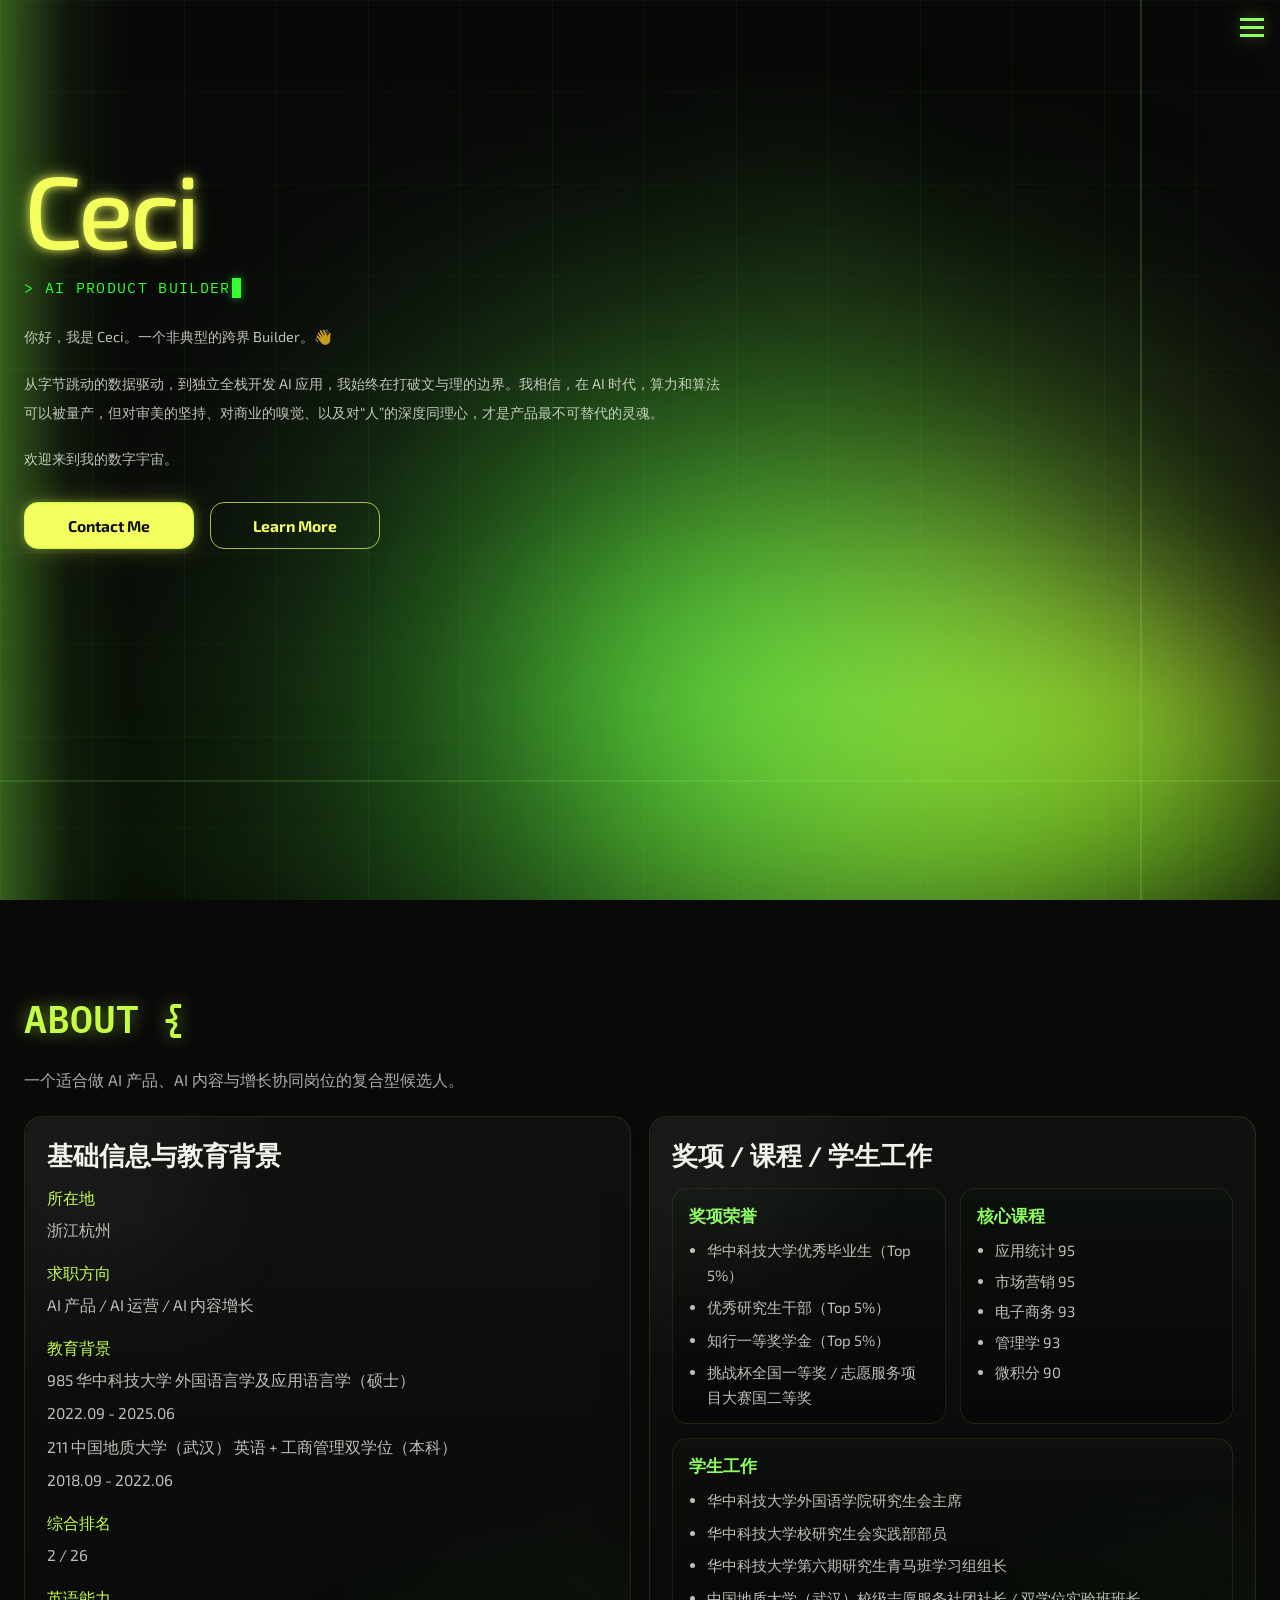
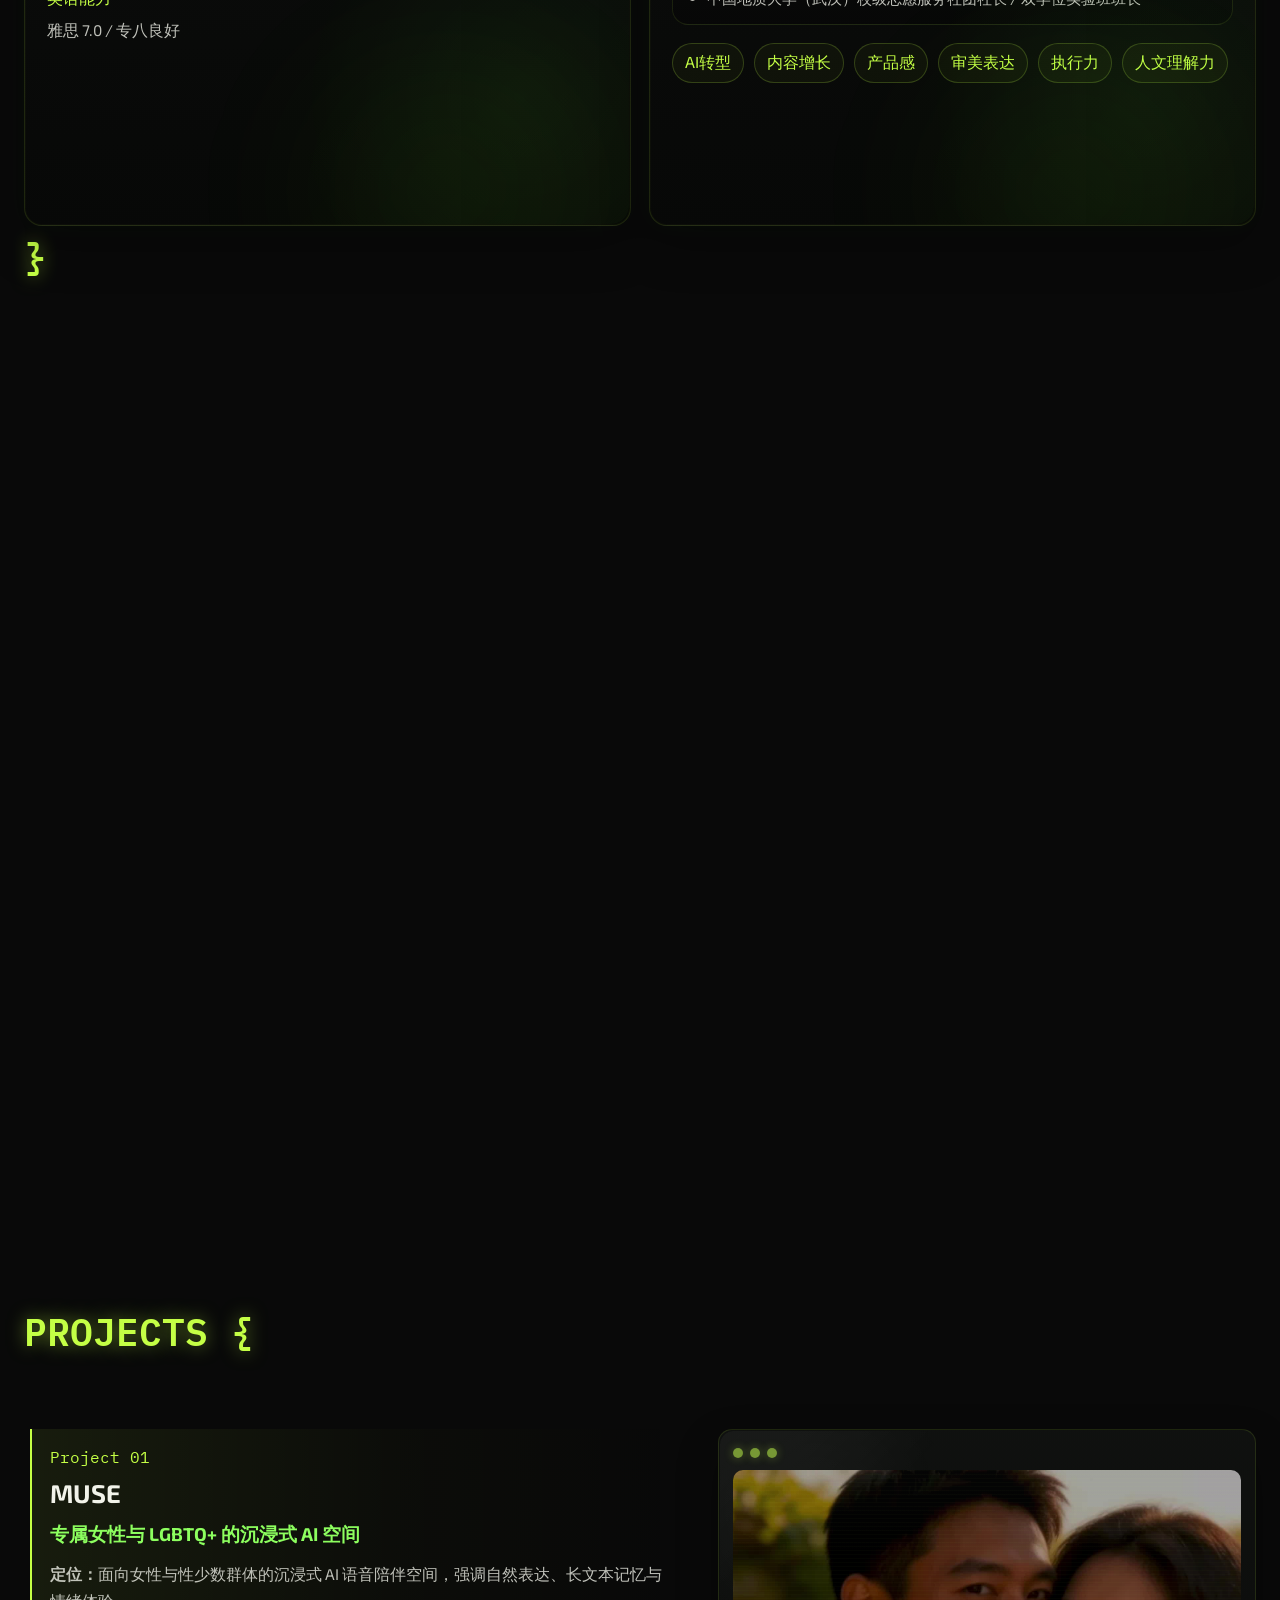
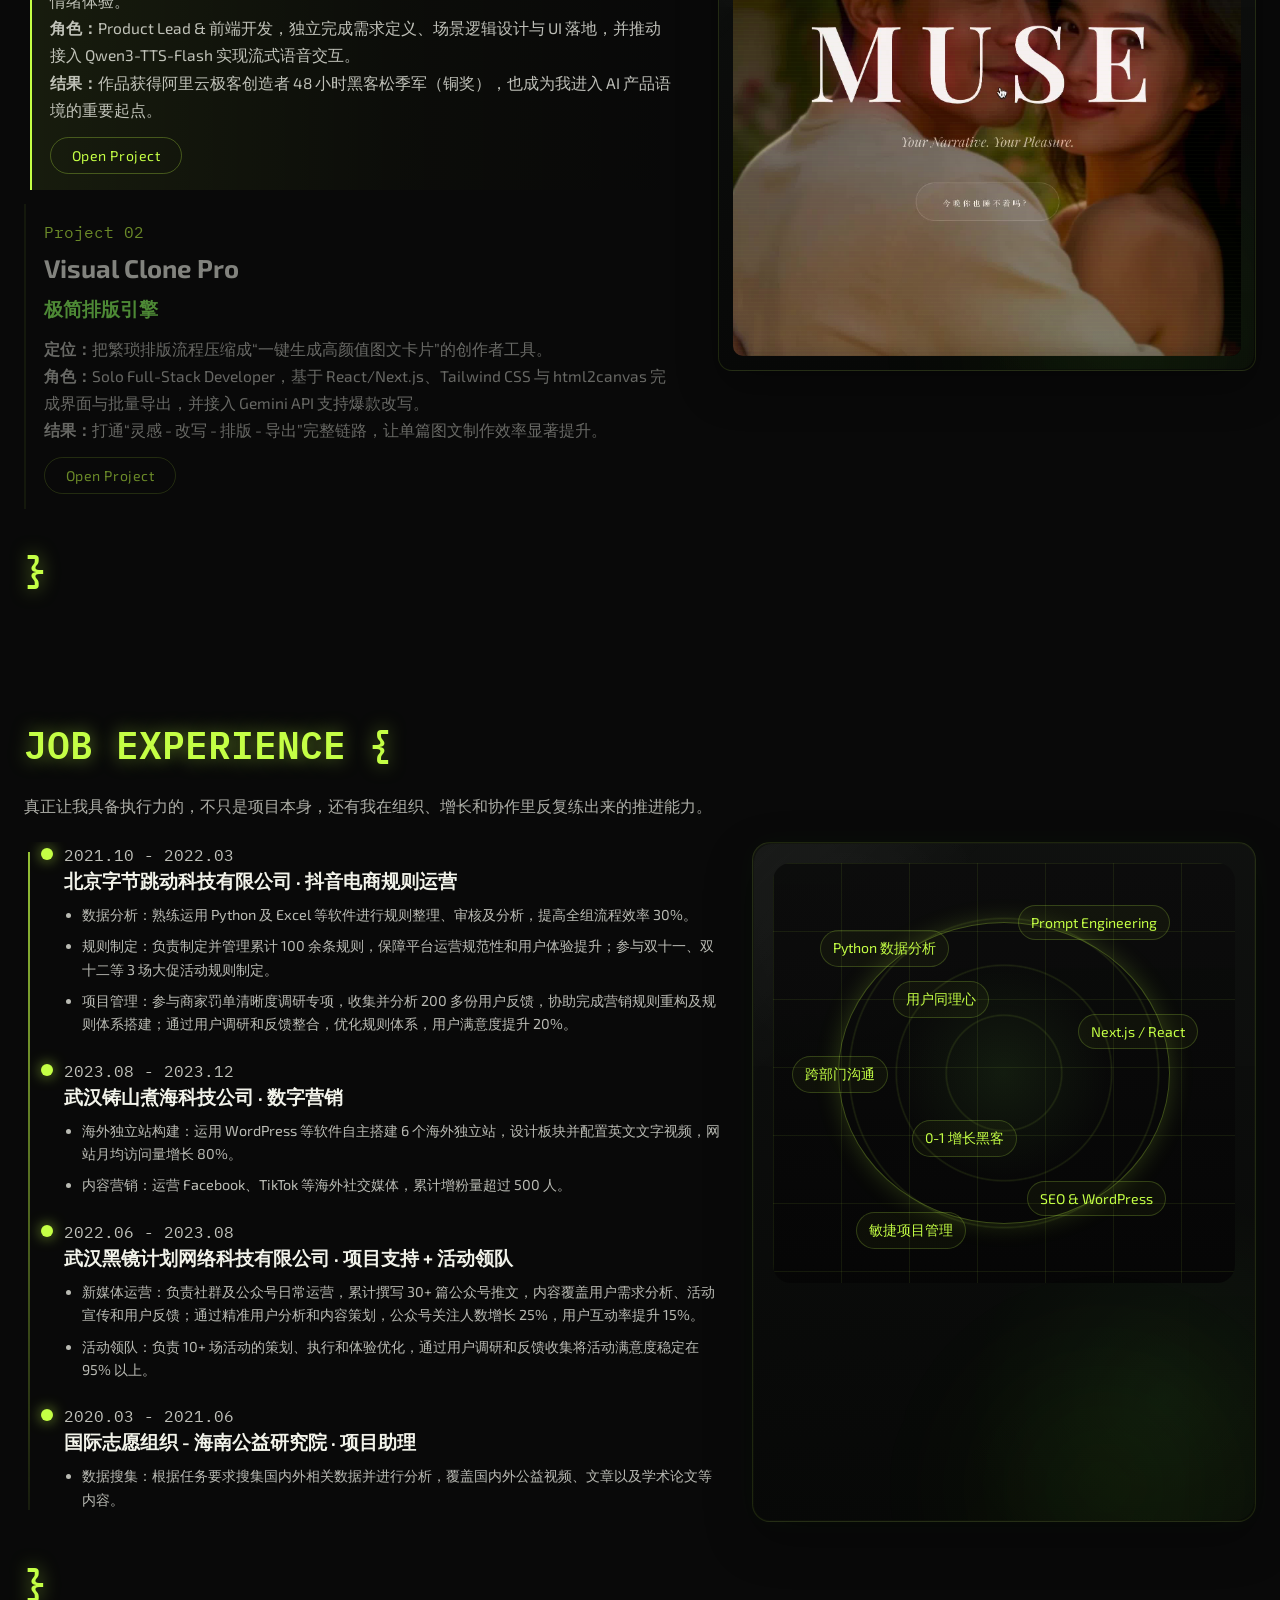
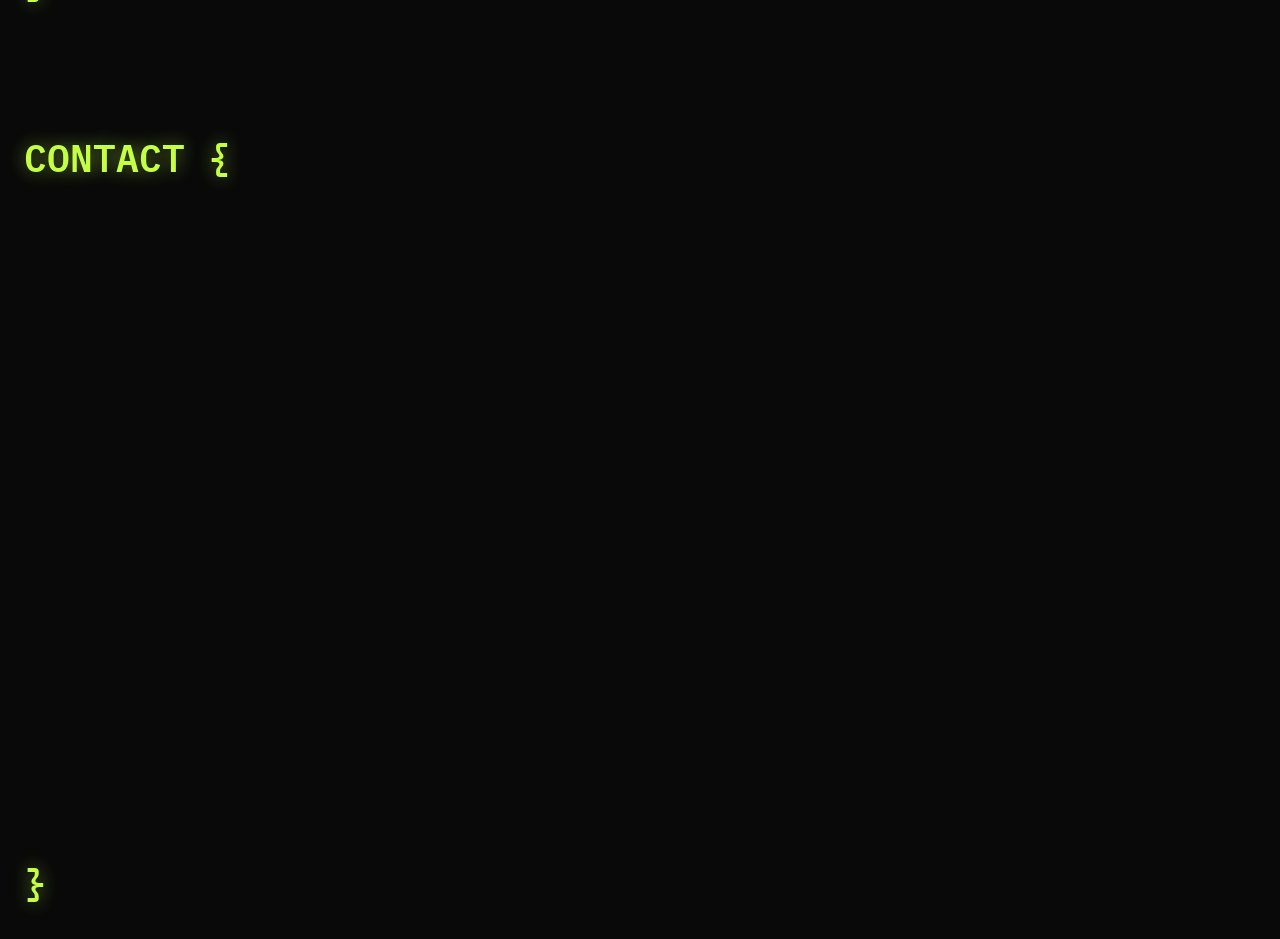
==== commit 233bafc1: "Restore project video playback" ====
--- a/index.html
+++ b/index.html
@@ -252,11 +252,11 @@
                   <span></span>
                 </div>
                 <div class="screen-stage">
-                <video class="project-video is-visible" data-video="muse" data-link="https://github.com/ceci317/muse" src="assets/muse-demo.mp4" poster="assets/muse-poster.jpg" preload="metadata" autoplay muted loop playsinline></video>
-                <video class="project-video" data-video="visual-clone" data-link="https://rednote-pearl.vercel.app/" src="assets/visual-clone-pro.mp4" poster="assets/visual-clone-poster.jpg" preload="metadata" muted loop playsinline></video>
-                <video class="project-video" data-video="content-brain" data-link="https://rednote-text-helper.vercel.app/" src="assets/content-brain.mp4" poster="assets/content-brain-poster.jpg" preload="metadata" muted loop playsinline></video>
-                <video class="project-video" data-video="eaatwhat" data-link="https://github.com/catynaimiao/Roadmeet" src="assets/eatwhat-demo.mp4" poster="assets/eatwhat-poster.jpg" preload="metadata" muted loop playsinline></video>
-                <video class="project-video" data-video="time-workflow" data-link="https://www.xiaohongshu.com/discovery/item/69ad2556000000000e00d363?source=webshare&xhsshare=pc_web&xsec_token=ABbvVTdq8_FiBLYhxv1vE1Vv3zOF90wKn0RittKCjAapA=&xsec_source=pc_share" src="assets/time-workflow.mp4" poster="assets/time-workflow-poster.jpg" preload="metadata" muted loop playsinline></video>
+                <video class="project-video is-visible" data-video="muse" data-link="https://github.com/ceci317/muse" src="assets/muse-demo.mp4" poster="assets/muse-poster.jpg" preload="auto" autoplay muted loop playsinline></video>
+                <video class="project-video" data-video="visual-clone" data-link="https://rednote-pearl.vercel.app/" src="assets/visual-clone-pro.mp4" poster="assets/visual-clone-poster.jpg" preload="auto" autoplay muted loop playsinline></video>
+                <video class="project-video" data-video="content-brain" data-link="https://rednote-text-helper.vercel.app/" src="assets/content-brain.mp4" poster="assets/content-brain-poster.jpg" preload="auto" autoplay muted loop playsinline></video>
+                <video class="project-video" data-video="eaatwhat" data-link="https://github.com/catynaimiao/Roadmeet" src="assets/eatwhat-demo.mp4" poster="assets/eatwhat-poster.jpg" preload="auto" autoplay muted loop playsinline></video>
+                <video class="project-video" data-video="time-workflow" data-link="https://www.xiaohongshu.com/discovery/item/69ad2556000000000e00d363?source=webshare&xhsshare=pc_web&xsec_token=ABbvVTdq8_FiBLYhxv1vE1Vv3zOF90wKn0RittKCjAapA=&xsec_source=pc_share" src="assets/time-workflow.mp4" poster="assets/time-workflow-poster.jpg" preload="auto" autoplay muted loop playsinline></video>
                   <div class="project-video placeholder-video" data-video="ceci-account" data-link="https://www.xiaohongshu.com/user/profile/5db38bb500000000010081aa">
                     <div class="showcase-board account-board">
                       <div class="account-card account-card-image">
--- a/style.css
+++ b/style.css
@@ -1195,17 +1195,23 @@
   bottom: 18px;
   padding: 16px 18px;
   border-radius: 18px;
-  background: rgba(0, 0, 0, 0.58);
-  backdrop-filter: blur(10px);
-}
-
-.account-overlay strong {
-  color: #fff;
-}
-
-.account-overlay p {
+  background: rgba(8, 10, 8, 0.8);
+  backdrop-filter: blur(14px);
+  -webkit-backdrop-filter: blur(14px);
+  box-shadow: 0 14px 36px rgba(0, 0, 0, 0.3);
+}
+
+.account-card .account-overlay strong {
+  color: #d8ff72;
+  text-shadow:
+    0 0 10px rgba(196, 255, 69, 0.22),
+    0 2px 12px rgba(0, 0, 0, 0.48);
+}
+
+.account-card .account-overlay p {
   margin: 8px 0 0;
-  color: rgba(255, 255, 255, 0.84);
+  color: rgba(246, 255, 218, 0.96);
+  text-shadow: 0 1px 8px rgba(0, 0, 0, 0.34);
 }
 
 .account-card strong {
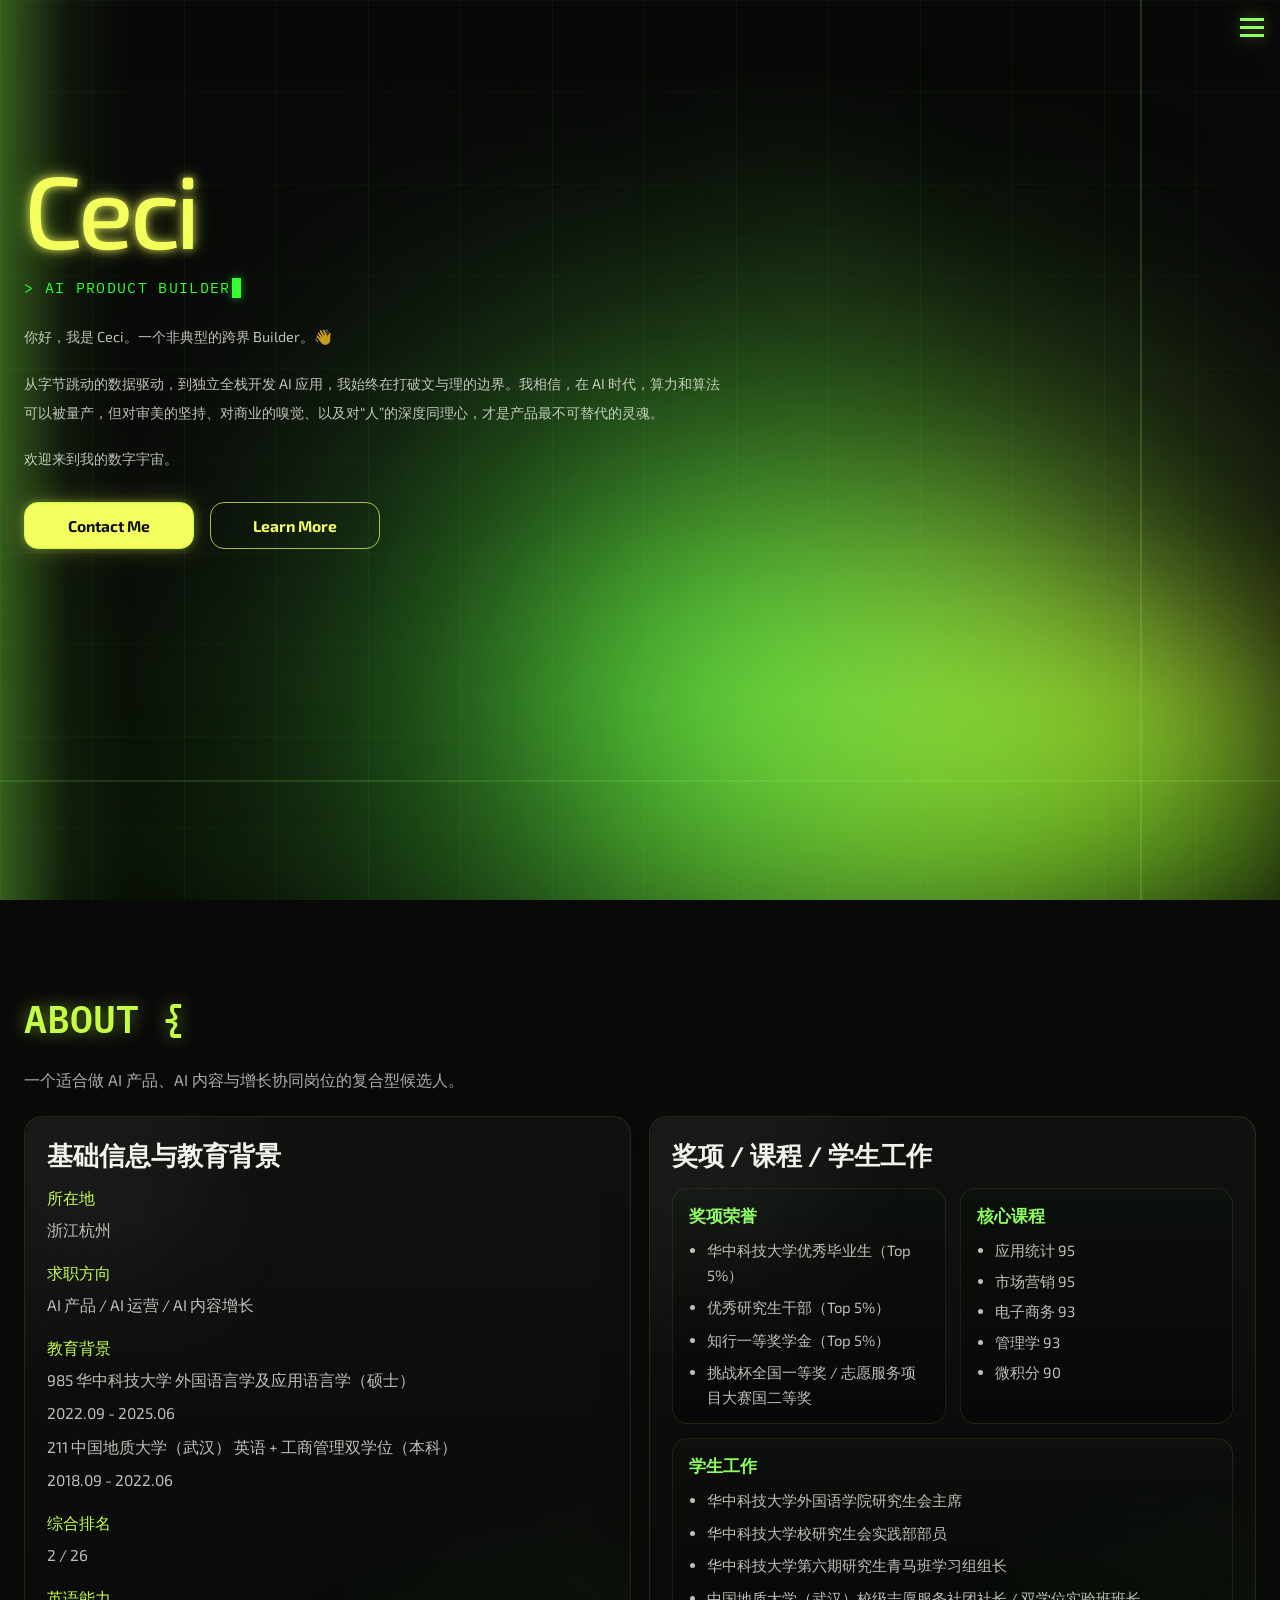
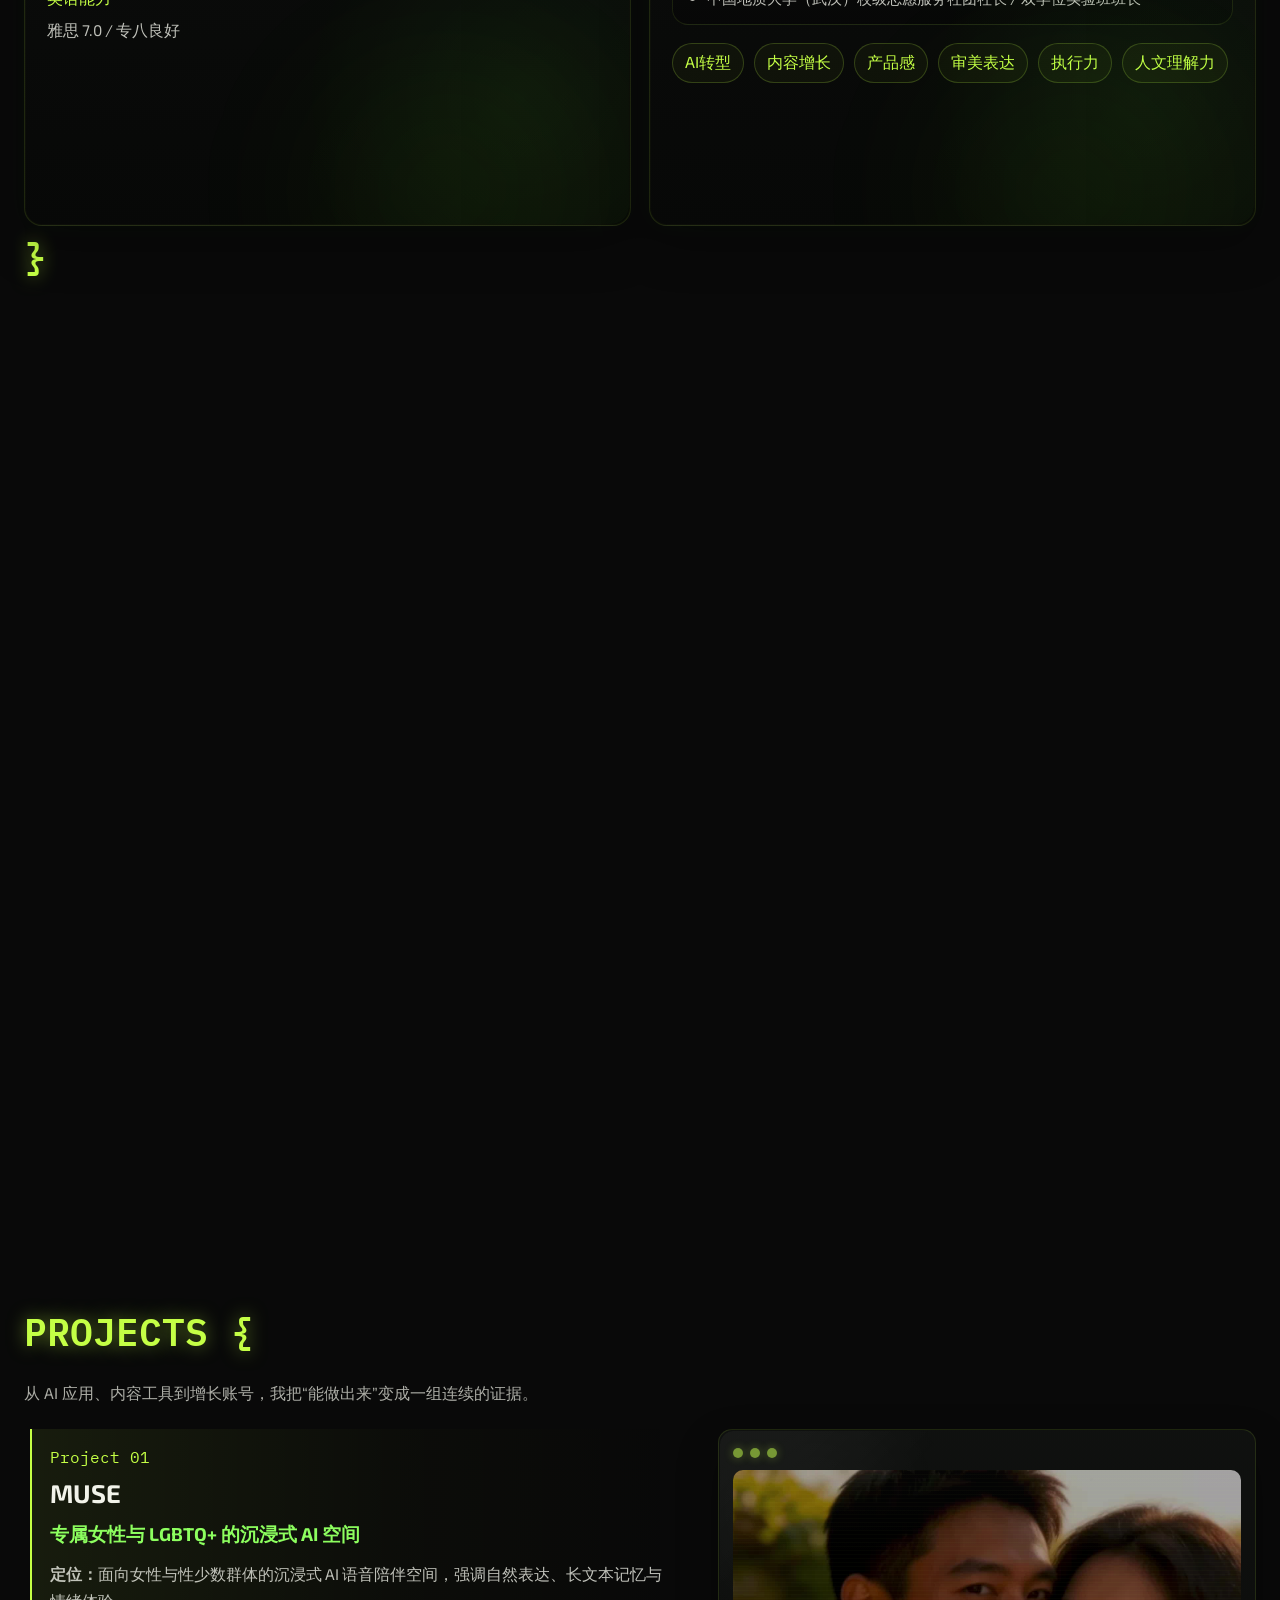
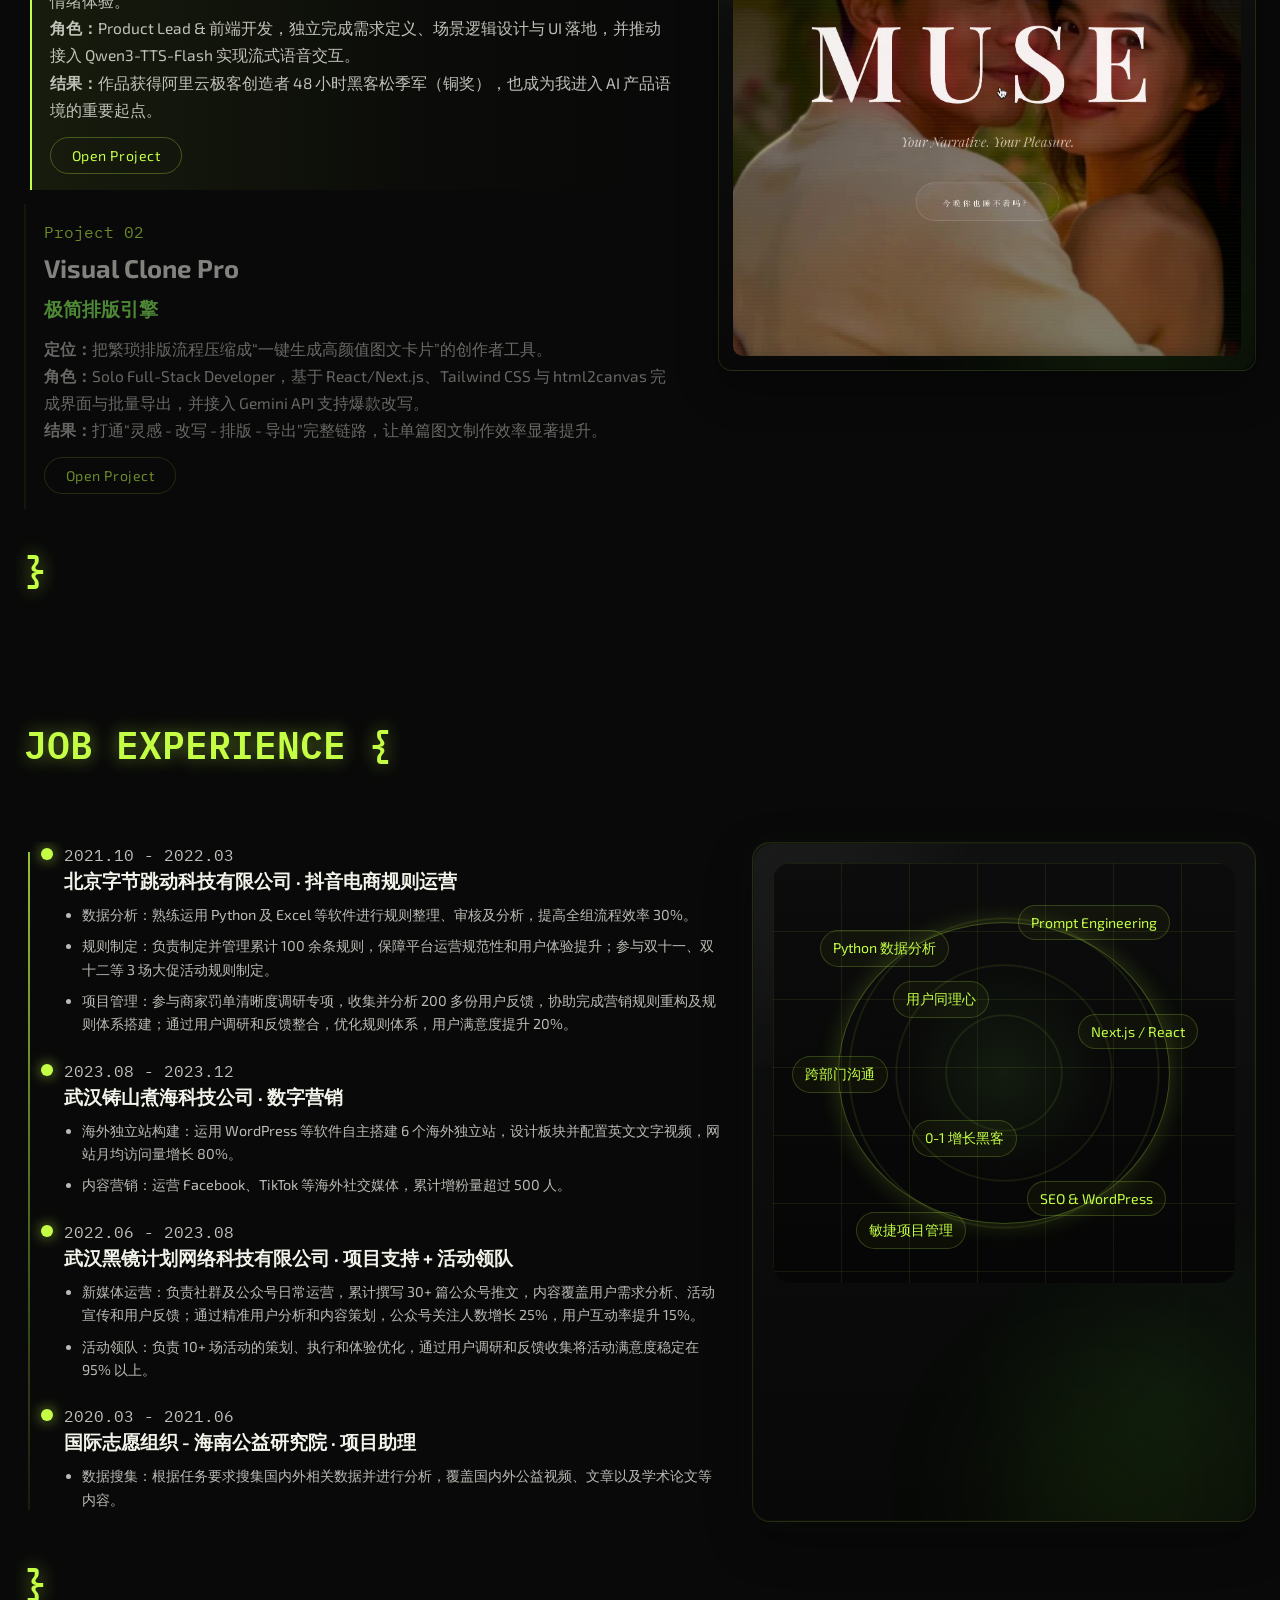
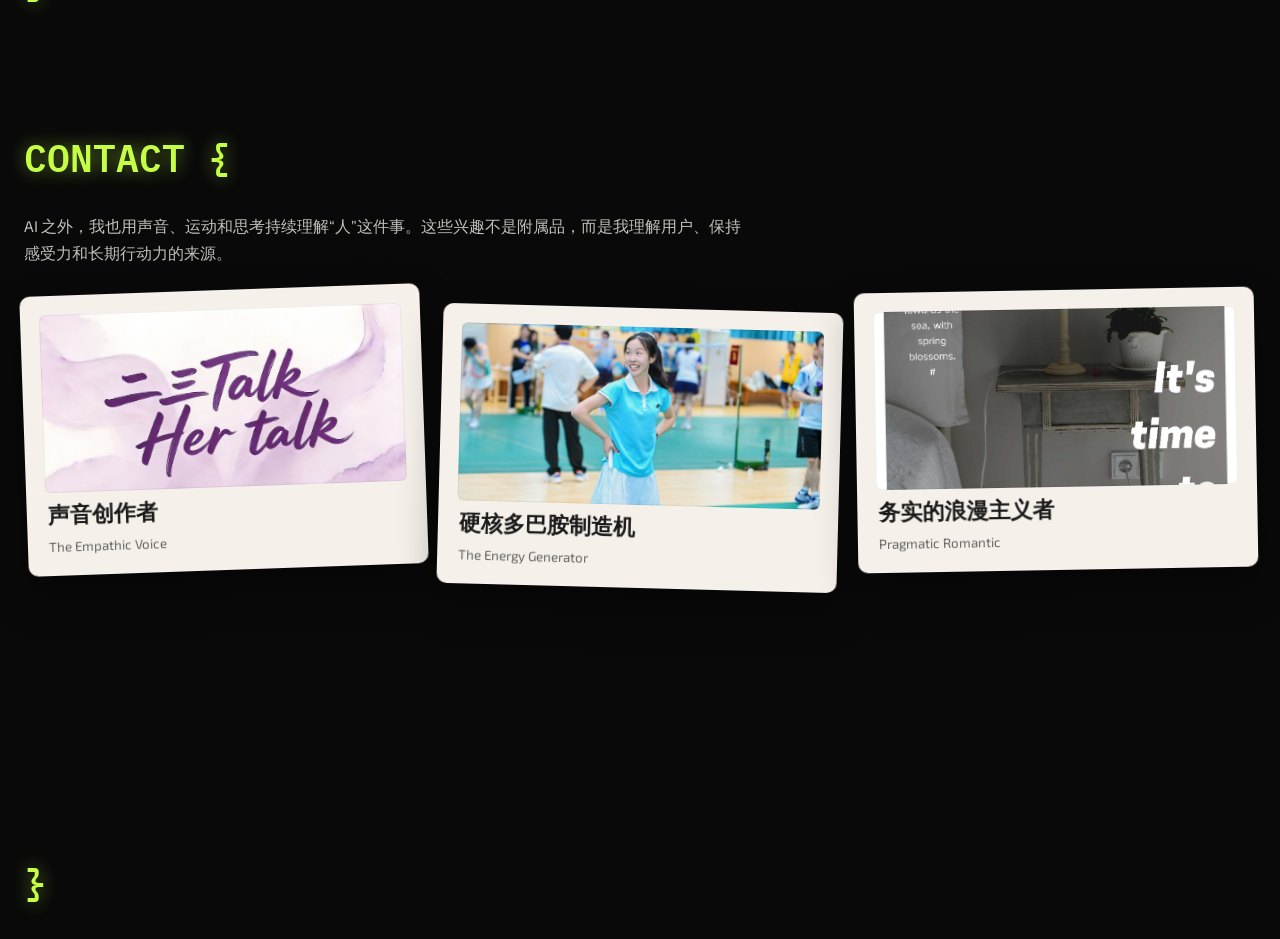
==== commit cbf209da: "Turn account showcases into videos" ====
--- a/index.html
+++ b/index.html
@@ -257,28 +257,8 @@
                 <video class="project-video" data-video="content-brain" data-link="https://rednote-text-helper.vercel.app/" src="assets/content-brain.mp4" poster="assets/content-brain-poster.jpg" preload="auto" autoplay muted loop playsinline></video>
                 <video class="project-video" data-video="eaatwhat" data-link="https://github.com/catynaimiao/Roadmeet" src="assets/eatwhat-demo.mp4" poster="assets/eatwhat-poster.jpg" preload="auto" autoplay muted loop playsinline></video>
                 <video class="project-video" data-video="time-workflow" data-link="https://www.xiaohongshu.com/discovery/item/69ad2556000000000e00d363?source=webshare&xhsshare=pc_web&xsec_token=ABbvVTdq8_FiBLYhxv1vE1Vv3zOF90wKn0RittKCjAapA=&xsec_source=pc_share" src="assets/time-workflow.mp4" poster="assets/time-workflow-poster.jpg" preload="auto" autoplay muted loop playsinline></video>
-                  <div class="project-video placeholder-video" data-video="ceci-account" data-link="https://www.xiaohongshu.com/user/profile/5db38bb500000000010081aa">
-                    <div class="showcase-board account-board">
-                      <div class="account-card account-card-image">
-                        <img src="assets/bubu-account-post.png" alt="Ceci（AI版）代表性帖子" />
-                        <div class="account-overlay">
-                          <strong>Ceci（AI版）</strong>
-                          <p>把转 AI 过程变成可被看见、可被共鸣的内容叙事。</p>
-                        </div>
-                      </div>
-                    </div>
-                  </div>
-                  <div class="project-video placeholder-video" data-video="bubu-account" data-link="https://xhslink.com/m/12OdVVkTDhW">
-                    <div class="showcase-board account-board">
-                      <div class="account-card account-card-image">
-                        <img src="assets/ceci-account-post.png" alt="布布一二妙妙屋代表性帖子" />
-                        <div class="account-overlay">
-                          <strong>布布一二妙妙屋</strong>
-                          <p>用更强传播感的内容完成冷启动和增长验证。</p>
-                        </div>
-                      </div>
-                    </div>
-                  </div>
+                <video class="project-video" data-video="ceci-account" data-link="https://www.xiaohongshu.com/user/profile/5db38bb500000000010081aa" src="assets/ceci-account-demo.mp4" poster="assets/bubu-account-post.png" preload="auto" autoplay muted loop playsinline></video>
+                <video class="project-video" data-video="bubu-account" data-link="https://xhslink.com/m/12OdVVkTDhW" src="assets/bubu-account-demo.mp4" poster="assets/ceci-account-post.png" preload="auto" autoplay muted loop playsinline></video>
                 </div>
               </div>
             </div>
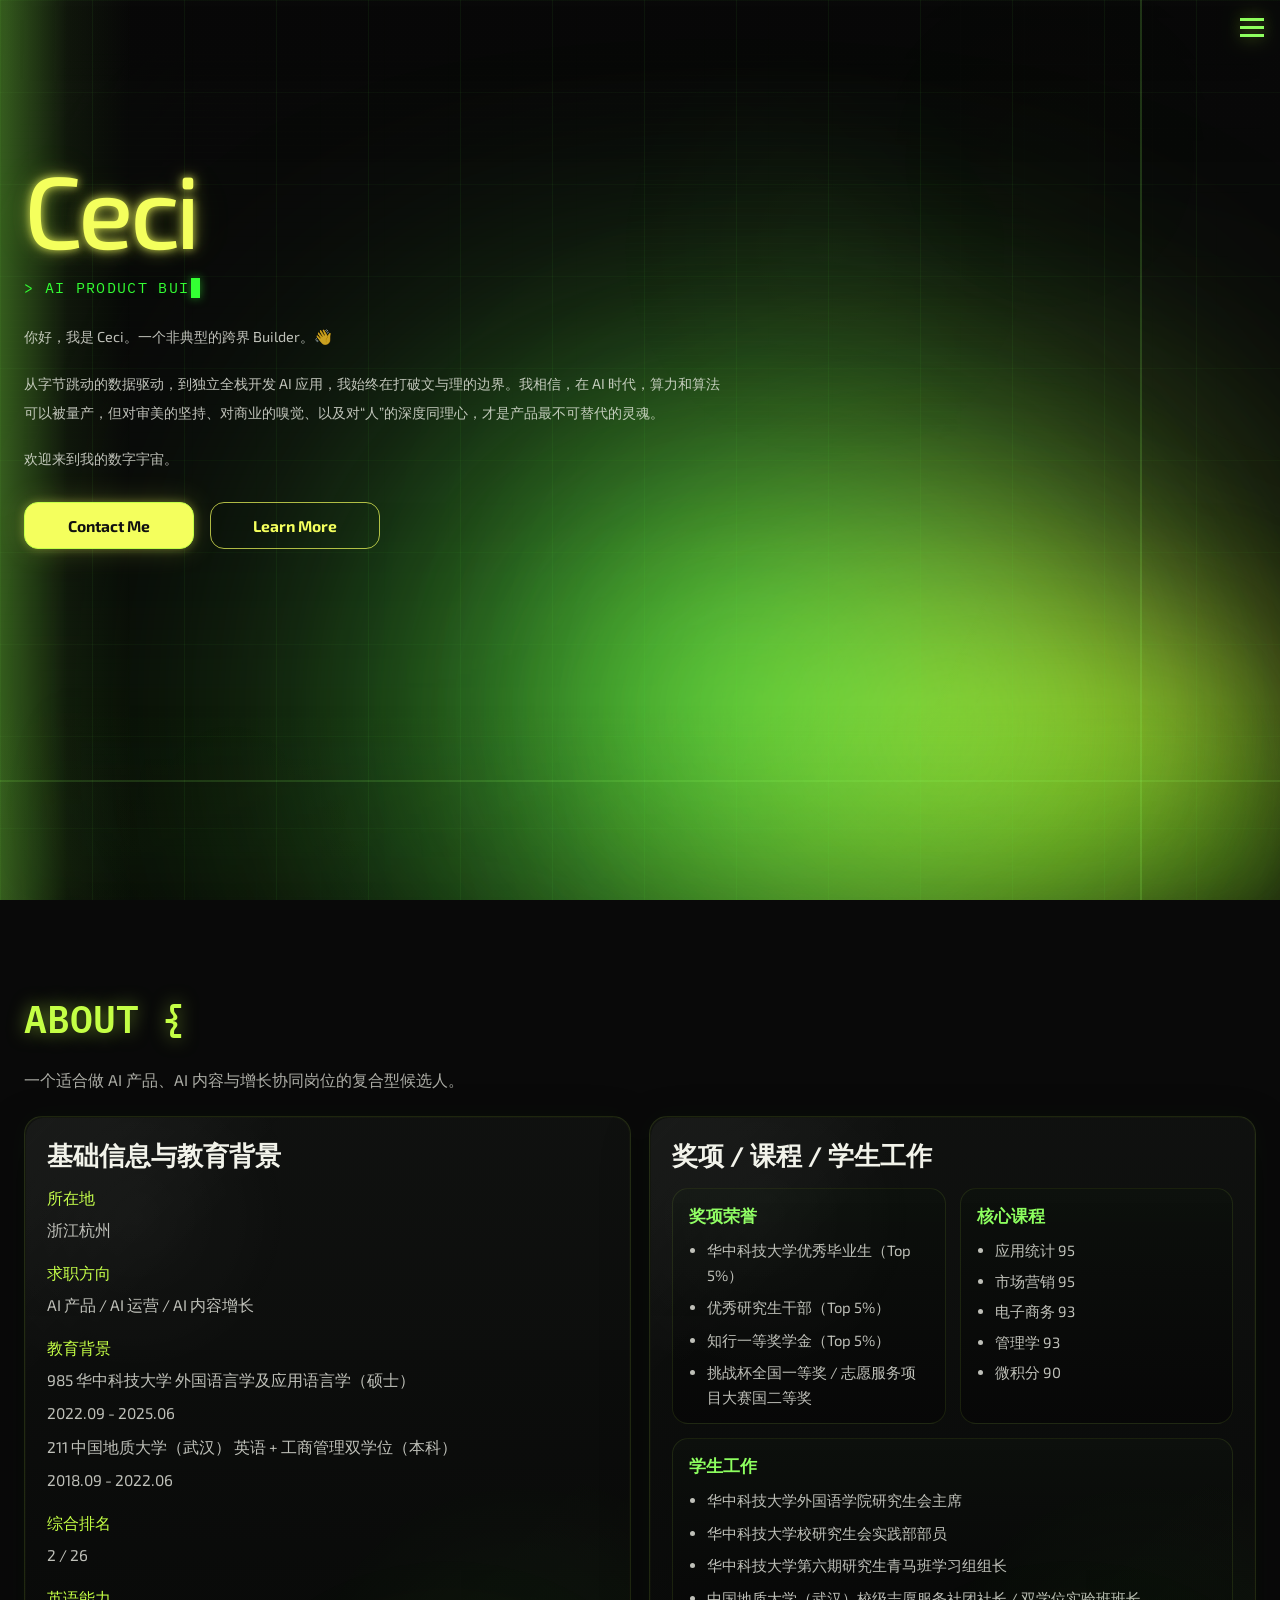
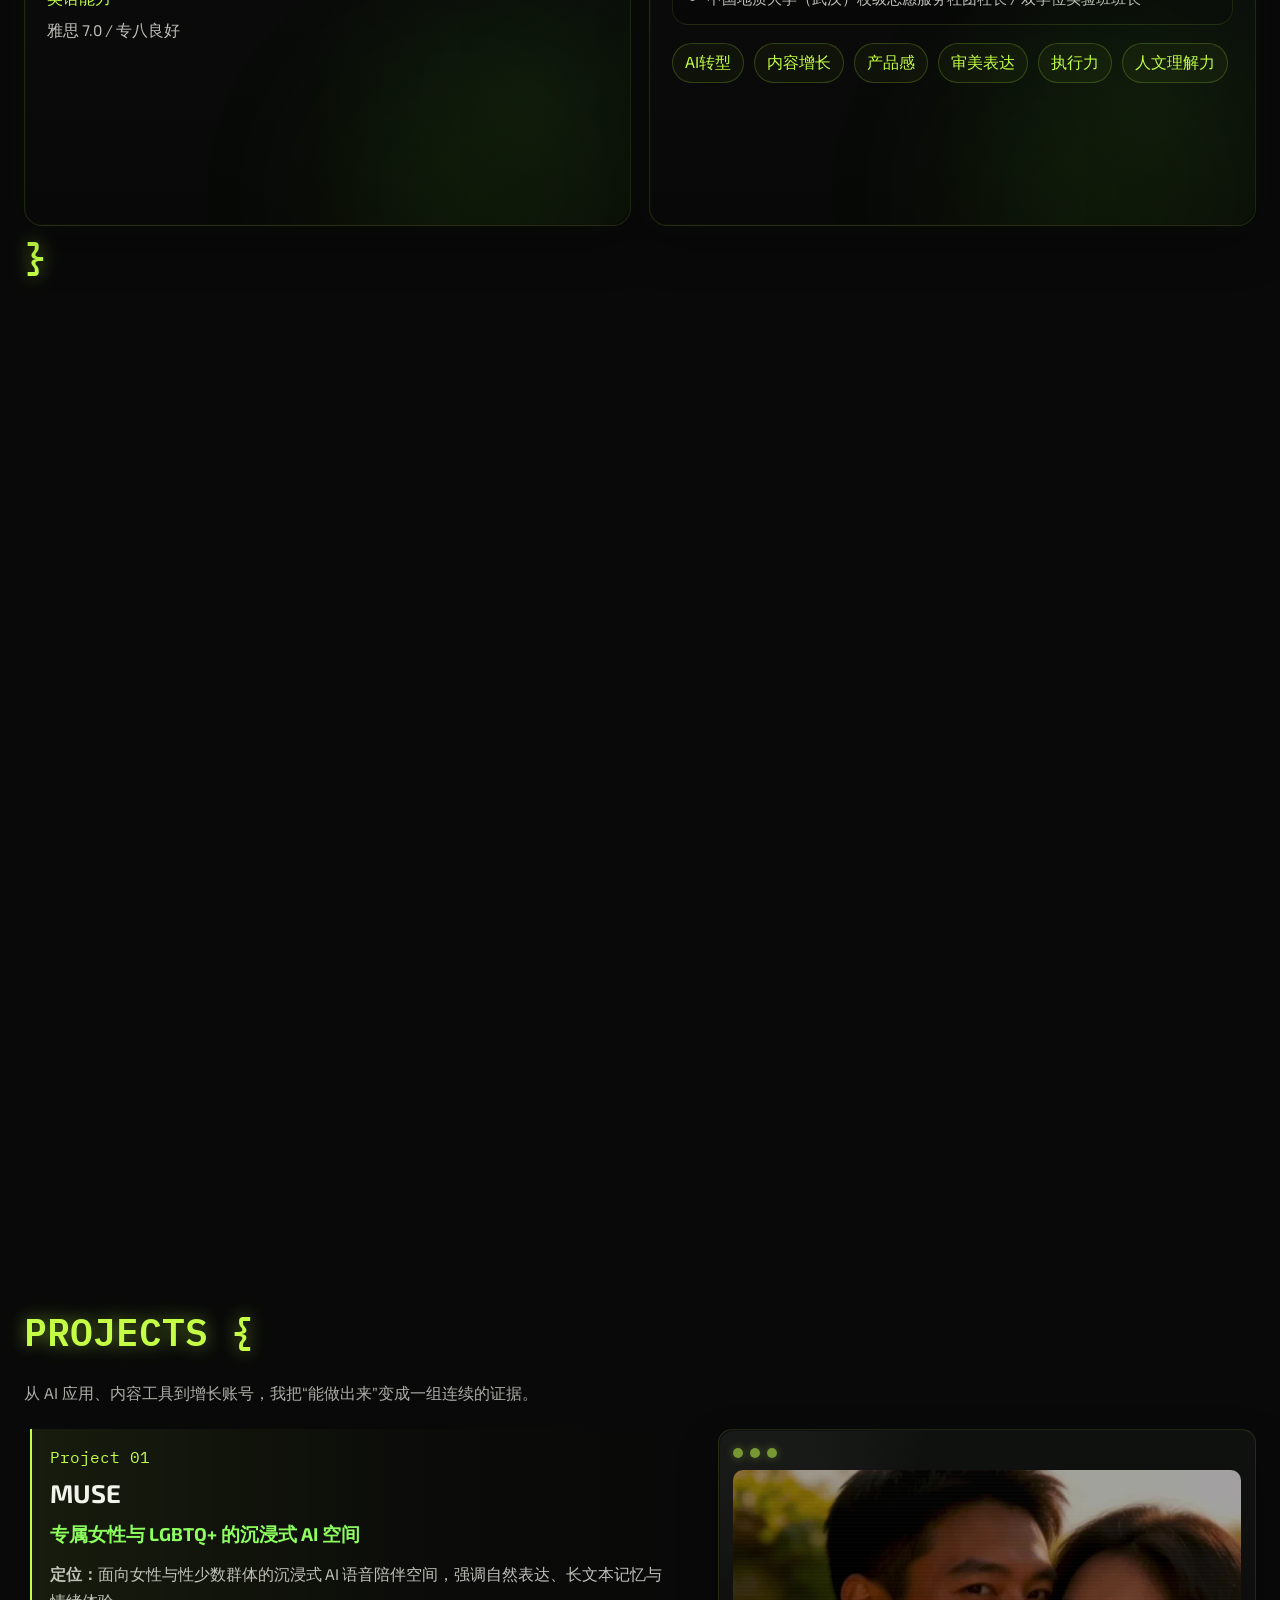
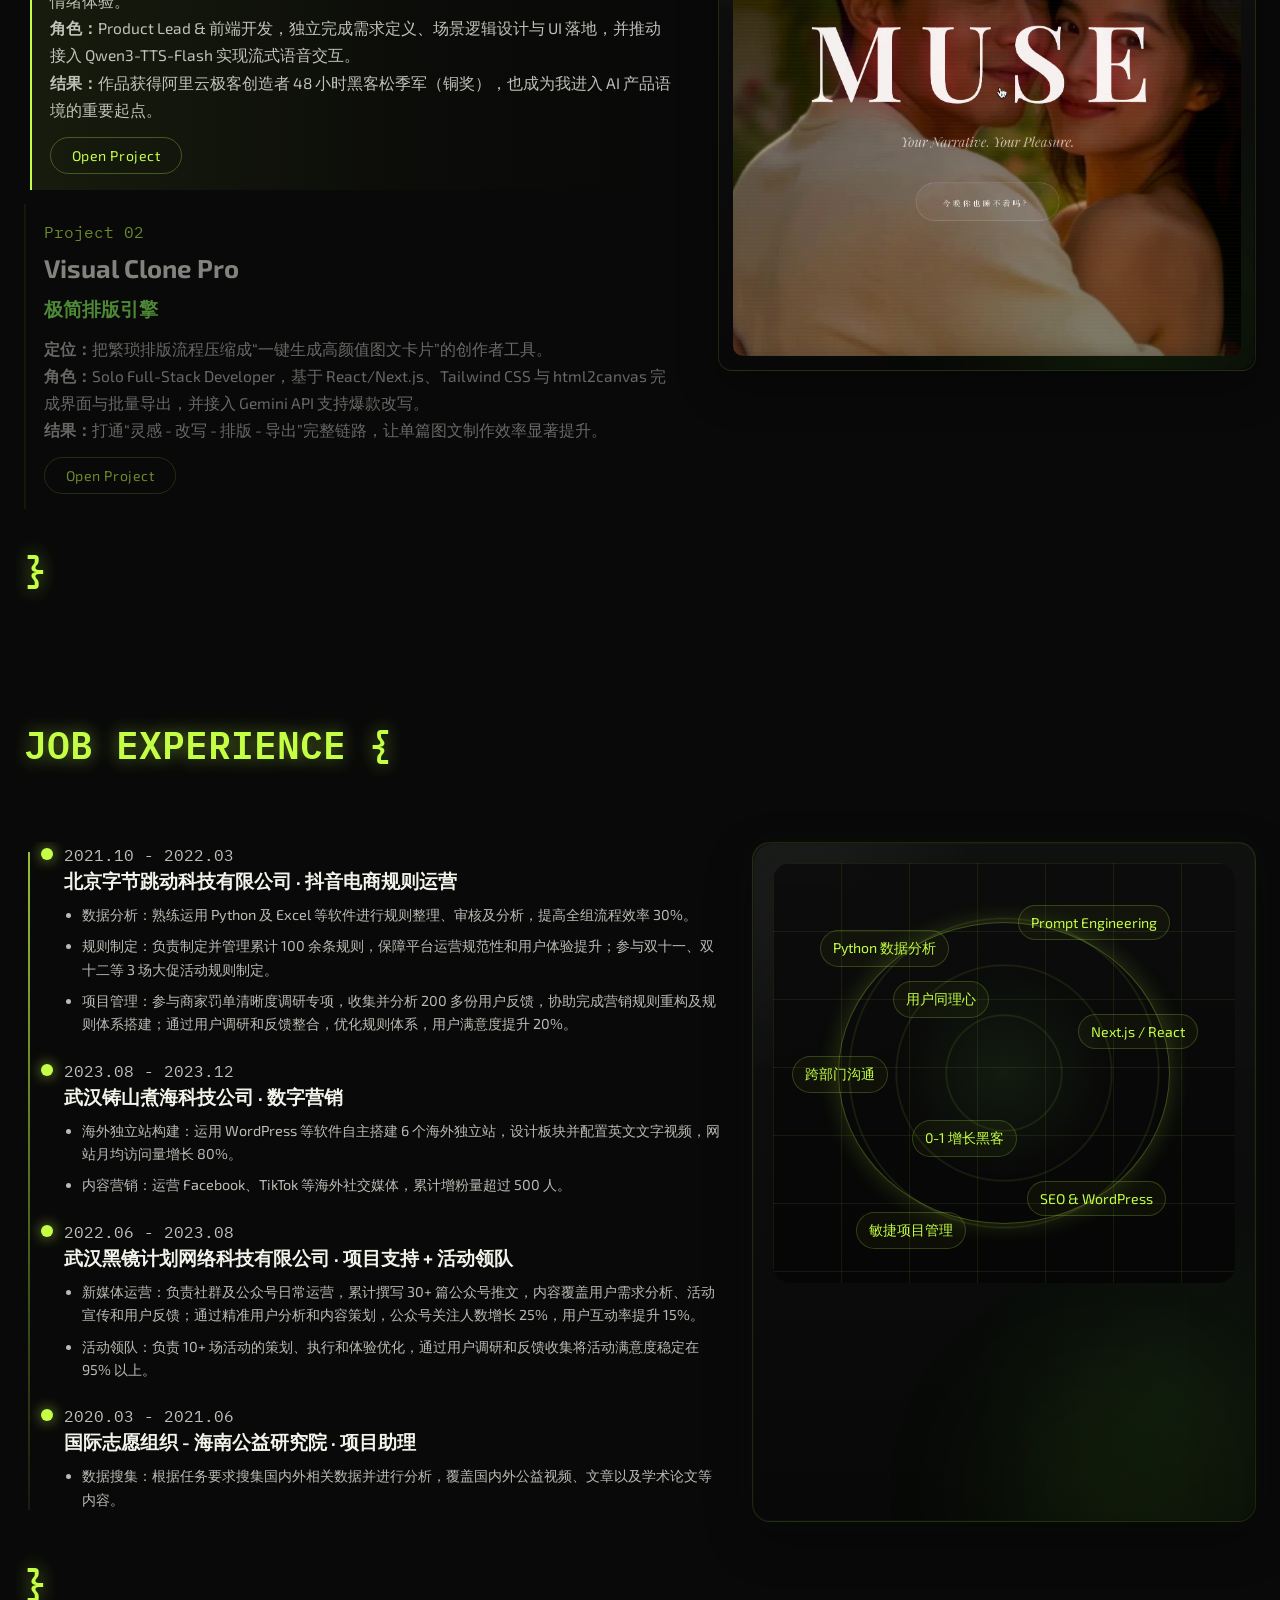
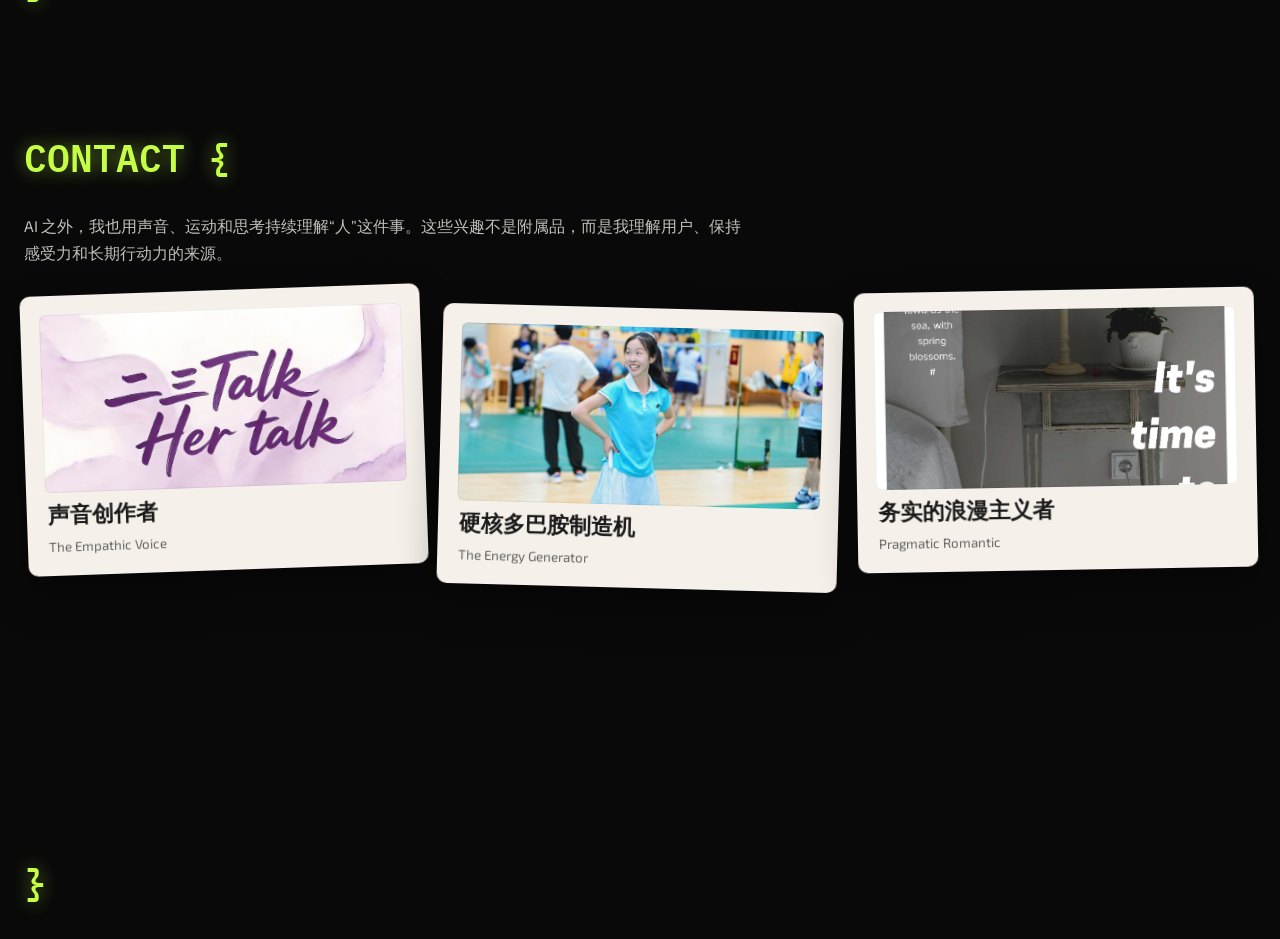
==== commit c5a4fd3d: "Keep account showcases as images" ====
--- a/index.html
+++ b/index.html
@@ -257,8 +257,28 @@
                 <video class="project-video" data-video="content-brain" data-link="https://rednote-text-helper.vercel.app/" src="assets/content-brain.mp4" poster="assets/content-brain-poster.jpg" preload="auto" autoplay muted loop playsinline></video>
                 <video class="project-video" data-video="eaatwhat" data-link="https://github.com/catynaimiao/Roadmeet" src="assets/eatwhat-demo.mp4" poster="assets/eatwhat-poster.jpg" preload="auto" autoplay muted loop playsinline></video>
                 <video class="project-video" data-video="time-workflow" data-link="https://www.xiaohongshu.com/discovery/item/69ad2556000000000e00d363?source=webshare&xhsshare=pc_web&xsec_token=ABbvVTdq8_FiBLYhxv1vE1Vv3zOF90wKn0RittKCjAapA=&xsec_source=pc_share" src="assets/time-workflow.mp4" poster="assets/time-workflow-poster.jpg" preload="auto" autoplay muted loop playsinline></video>
-                <video class="project-video" data-video="ceci-account" data-link="https://www.xiaohongshu.com/user/profile/5db38bb500000000010081aa" src="assets/ceci-account-demo.mp4" poster="assets/bubu-account-post.png" preload="auto" autoplay muted loop playsinline></video>
-                <video class="project-video" data-video="bubu-account" data-link="https://xhslink.com/m/12OdVVkTDhW" src="assets/bubu-account-demo.mp4" poster="assets/ceci-account-post.png" preload="auto" autoplay muted loop playsinline></video>
+                  <div class="project-video placeholder-video" data-video="ceci-account" data-link="https://www.xiaohongshu.com/user/profile/5db38bb500000000010081aa">
+                    <div class="showcase-board account-board">
+                      <div class="account-card account-card-image">
+                        <img src="assets/bubu-account-post.png" alt="Ceci（AI版）代表性帖子" />
+                        <div class="account-overlay">
+                          <strong>Ceci（AI版）</strong>
+                          <p>把转 AI 过程变成可被看见、可被共鸣的内容叙事。</p>
+                        </div>
+                      </div>
+                    </div>
+                  </div>
+                  <div class="project-video placeholder-video" data-video="bubu-account" data-link="https://xhslink.com/m/12OdVVkTDhW">
+                    <div class="showcase-board account-board">
+                      <div class="account-card account-card-image">
+                        <img src="assets/ceci-account-post.png" alt="布布一二妙妙屋代表性帖子" />
+                        <div class="account-overlay">
+                          <strong>布布一二妙妙屋</strong>
+                          <p>用更强传播感的内容完成冷启动和增长验证。</p>
+                        </div>
+                      </div>
+                    </div>
+                  </div>
                 </div>
               </div>
             </div>
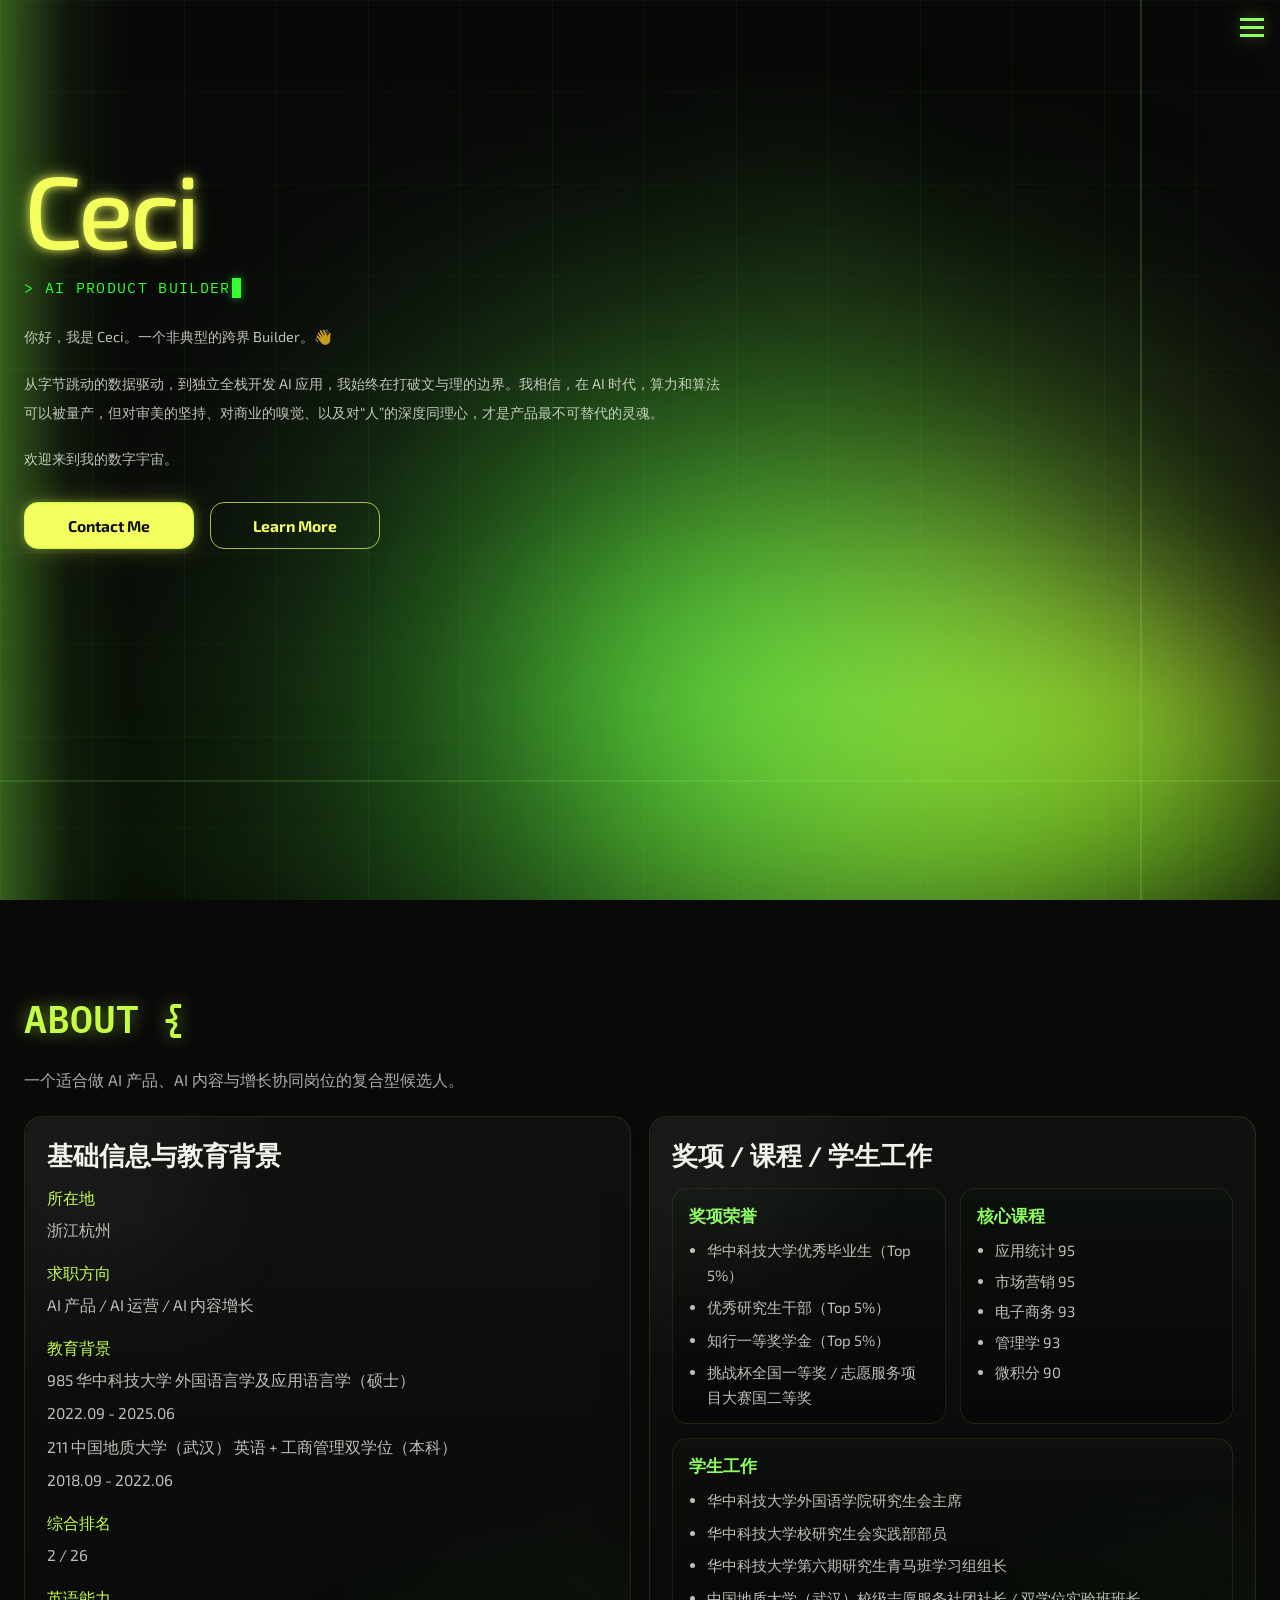
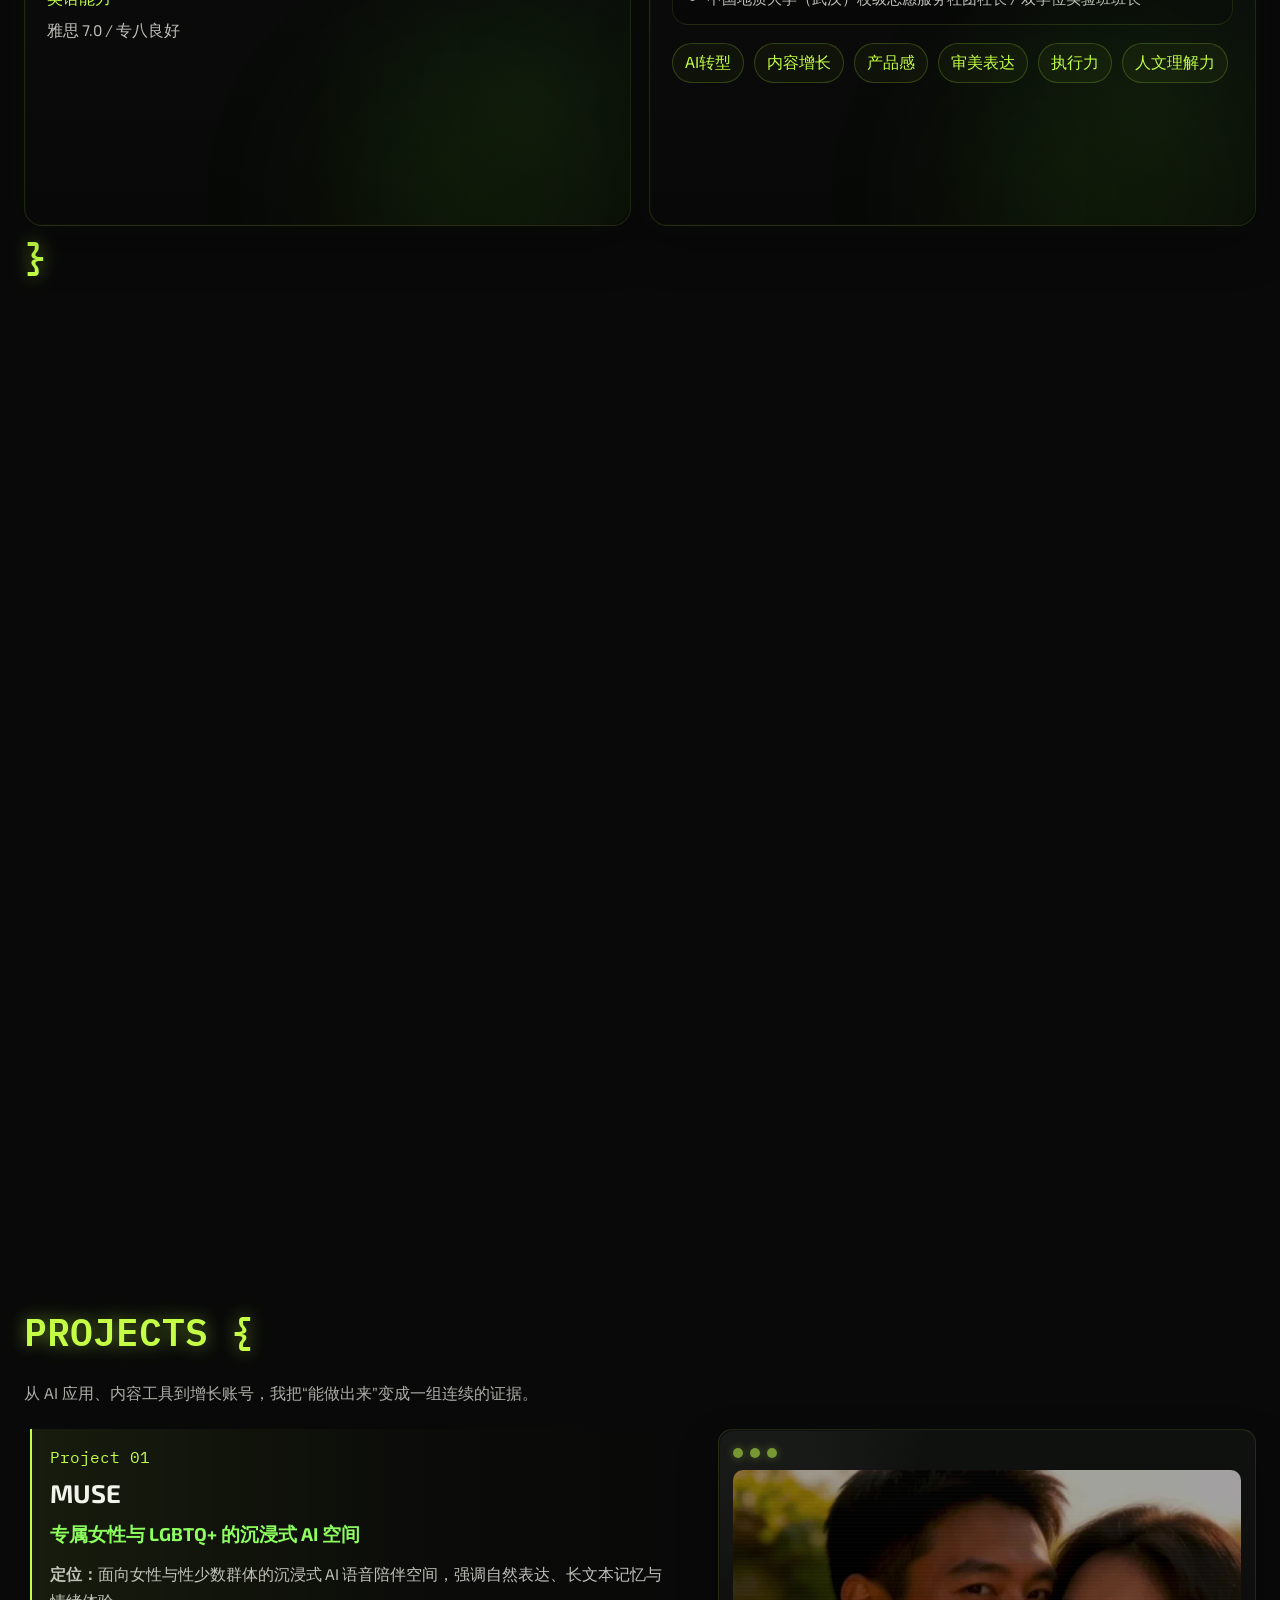
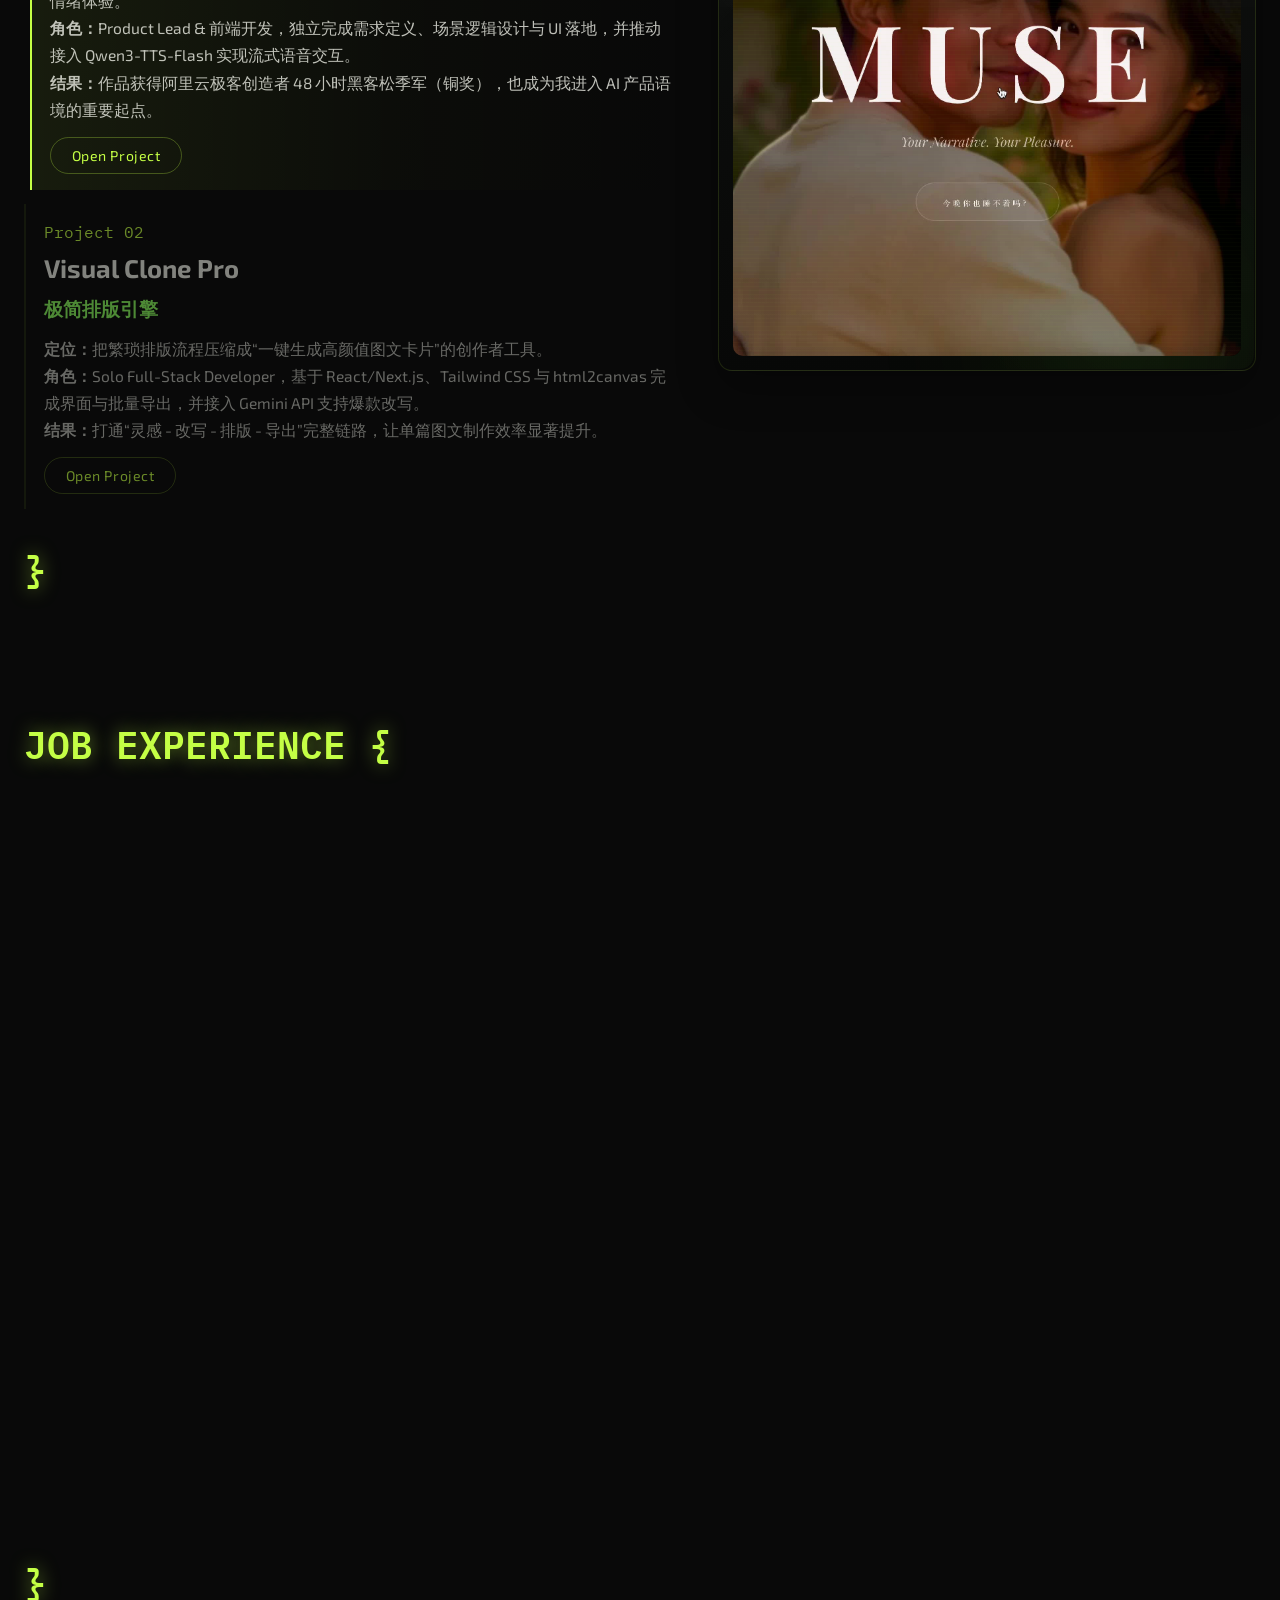
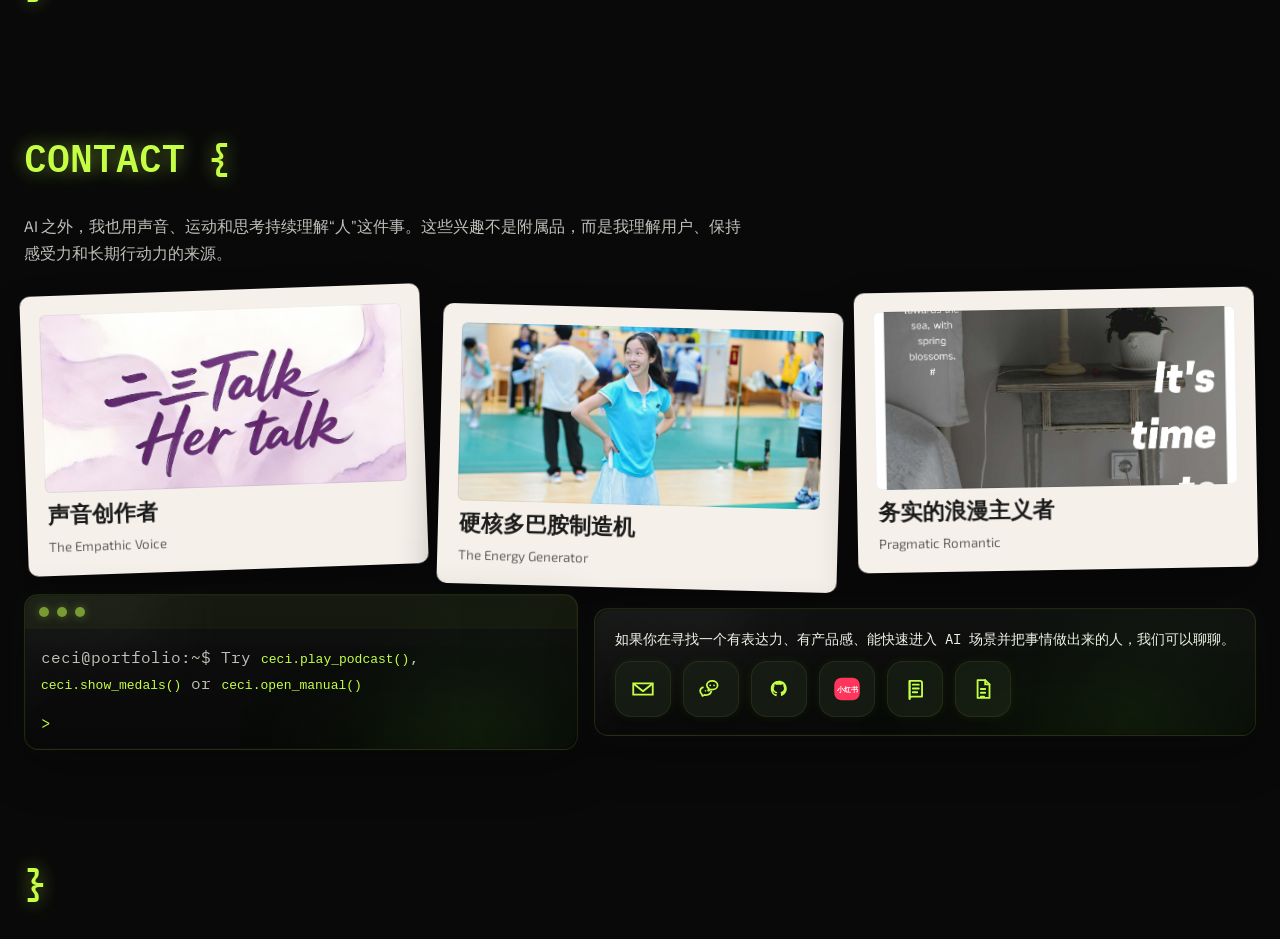
==== commit 6a75e5d4: "Animate quote word swap" ====
--- a/index.html
+++ b/index.html
@@ -145,9 +145,27 @@
         <section class="panel quote-panel" id="quote">
           <div class="quote-stage" data-reveal>
             <span class="quote-mark quote-mark-open">“</span>
-            <div class="quote-lines" aria-label="TALK IS CHEAP. SHOW ME THE CODE.">
-              <p class="quote-line" data-quote-text="TALK IS CHEAP." data-quote-strong="5-6"></p>
-              <p class="quote-line" data-quote-text="SHOW ME THE CODE." data-quote-strong="5-6,8-10"></p>
+            <div class="quote-lines" aria-label="CODE IS CHEAP. SHOW ME THE TALK.">
+              <p
+                class="quote-line"
+                data-quote-initial-text="TALK IS CHEAP."
+                data-quote-final-text="CODE IS CHEAP."
+                data-quote-strong="5-6"
+                data-quote-strong-final="0-3,5-6"
+                data-quote-swap-from="TALK"
+                data-quote-swap-to="CODE"
+                data-quote-swap-match="first"
+              ></p>
+              <p
+                class="quote-line"
+                data-quote-initial-text="SHOW ME THE CODE."
+                data-quote-final-text="SHOW ME THE TALK."
+                data-quote-strong="5-6,8-10"
+                data-quote-strong-final="5-6,8-10,12-15"
+                data-quote-swap-from="CODE"
+                data-quote-swap-to="TALK"
+                data-quote-swap-match="last"
+              ></p>
             </div>
             <span class="quote-mark quote-mark-close">”</span>
             <p class="quote-credit" data-reveal>- Linus Torvalds</p>
--- a/style.css
+++ b/style.css
@@ -1389,6 +1389,28 @@
   animation: quotePopIn 240ms cubic-bezier(0.2, 0.9, 0.2, 1) forwards;
 }
 
+.quote-char-erasing {
+  opacity: 0.08;
+  transform: translateY(-0.06em) scale(0.92);
+  filter: blur(2px);
+  transition: opacity 120ms ease, transform 120ms ease, filter 120ms ease;
+}
+
+.quote-char-code {
+  color: #8dff5f;
+  text-shadow:
+    0 0 8px rgba(141, 255, 95, 0.7),
+    0 0 20px rgba(141, 255, 95, 0.24);
+  animation: quoteCodePulse 180ms ease;
+}
+
+.quote-char-swap-in {
+  color: #f6f85d;
+  animation:
+    quotePopIn 240ms cubic-bezier(0.2, 0.9, 0.2, 1) forwards,
+    quoteSwapFlash 320ms ease;
+}
+
 .quote-char-space {
   width: 0.42em;
 }
@@ -2080,6 +2102,28 @@
   }
 }
 
+@keyframes quoteCodePulse {
+  0% {
+    transform: translateY(0.1em) scale(0.88);
+    opacity: 0.45;
+  }
+
+  100% {
+    transform: translateY(0) scale(1);
+    opacity: 1;
+  }
+}
+
+@keyframes quoteSwapFlash {
+  0% {
+    filter: brightness(1.7);
+  }
+
+  100% {
+    filter: brightness(1);
+  }
+}
+
 @media (max-width: 1080px) {
   .hero-panel,
   .projects-layout,
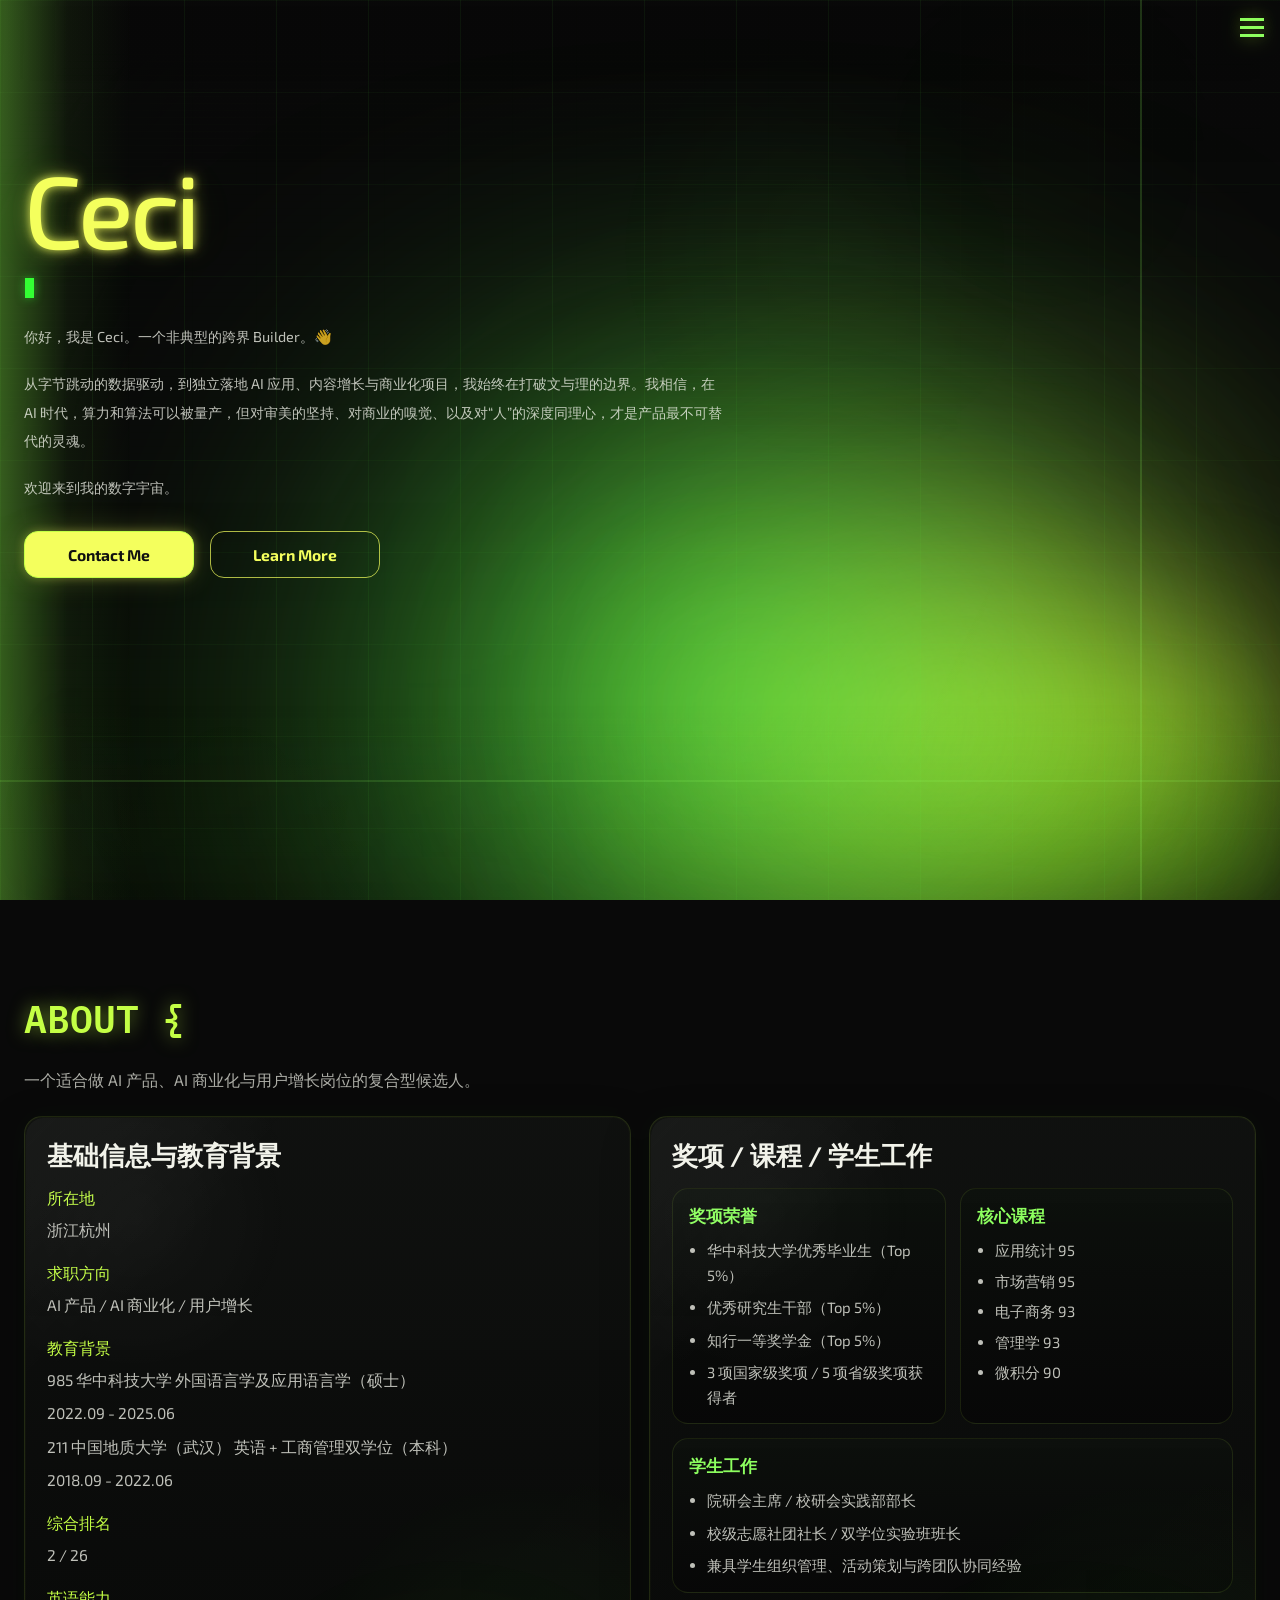
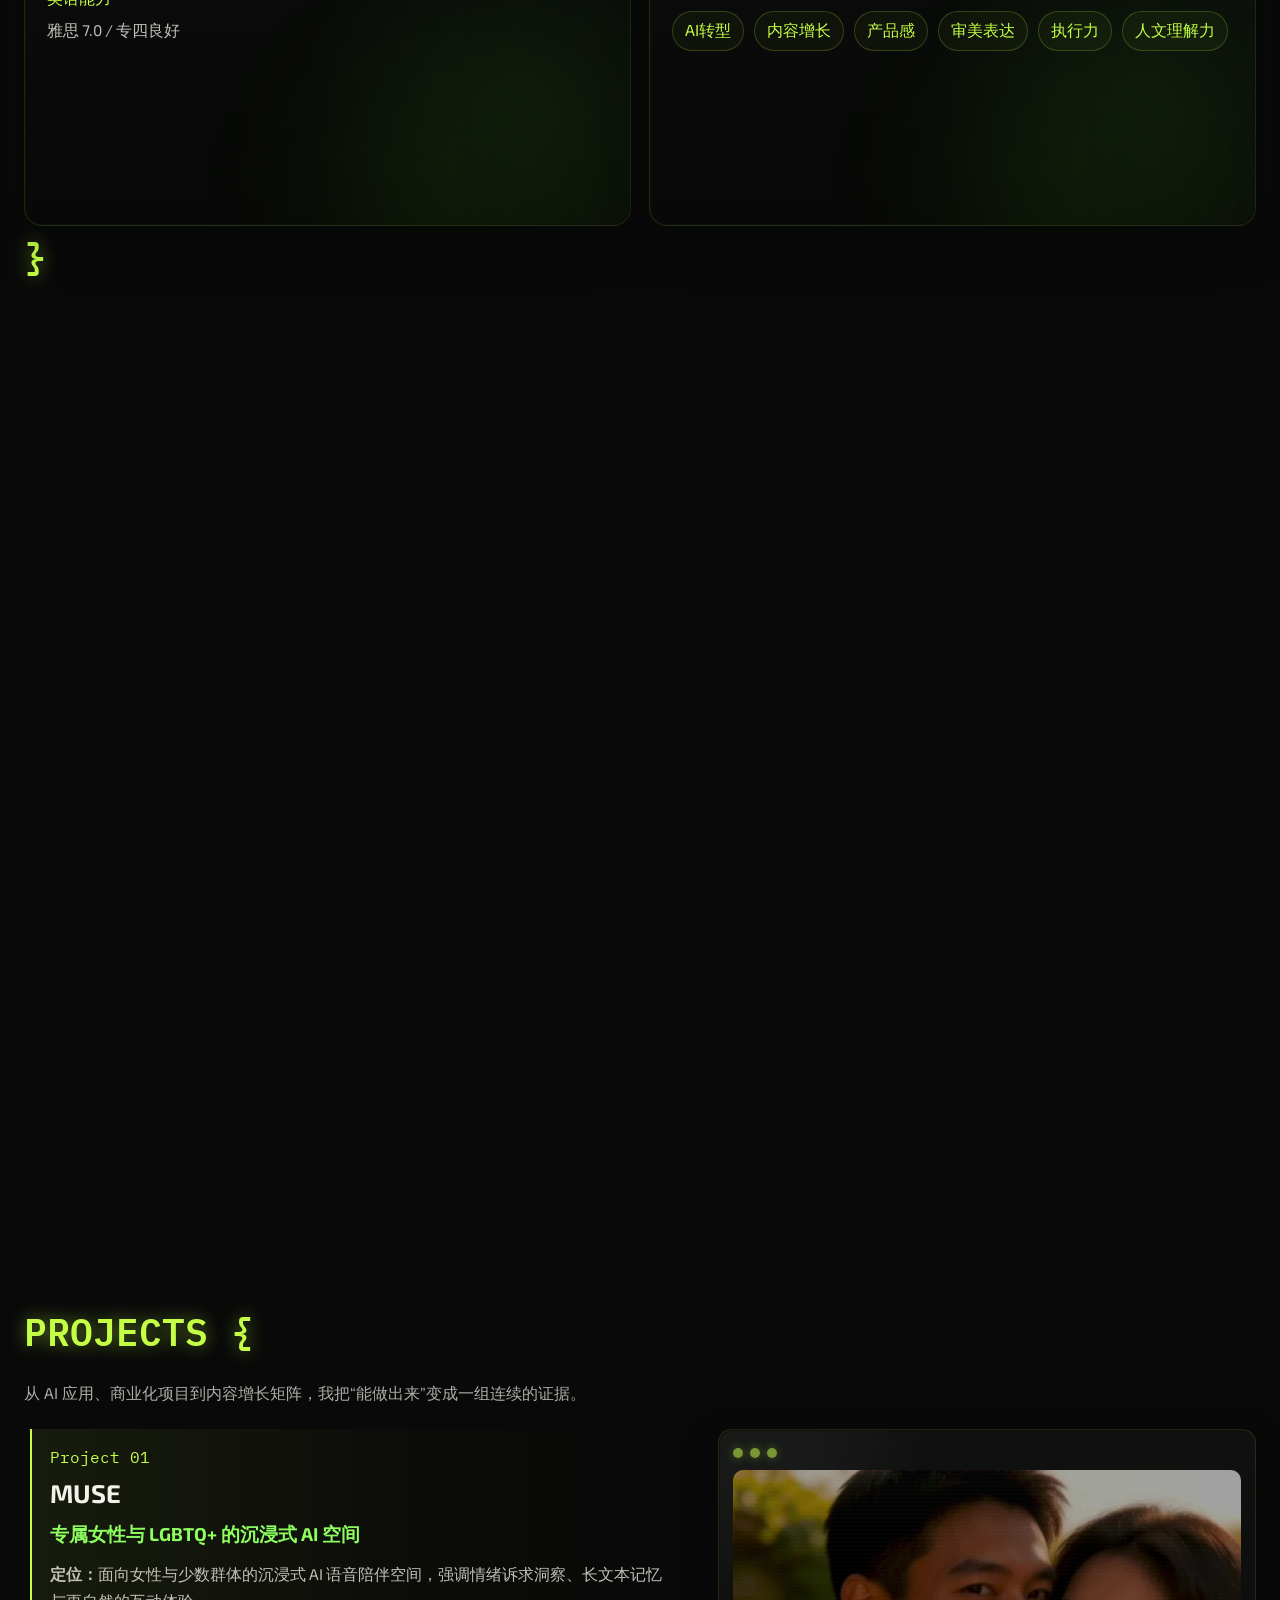
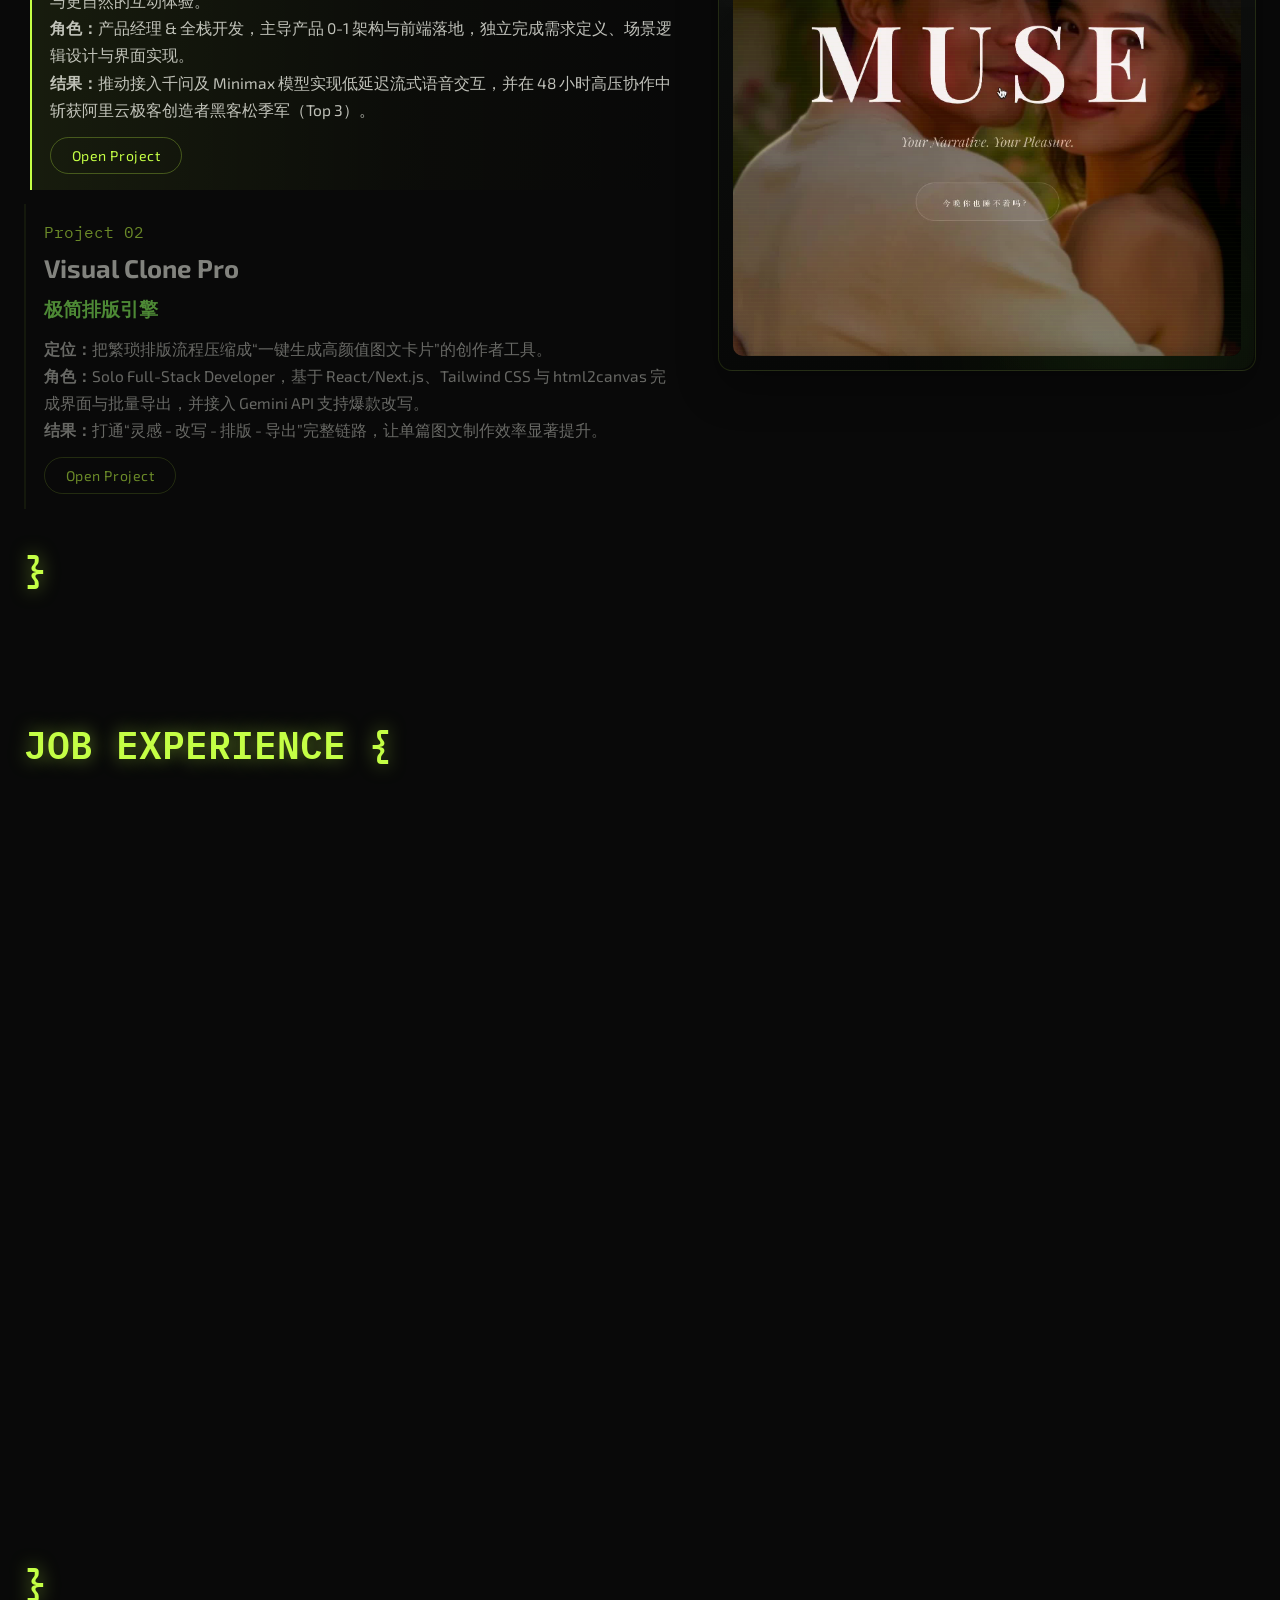
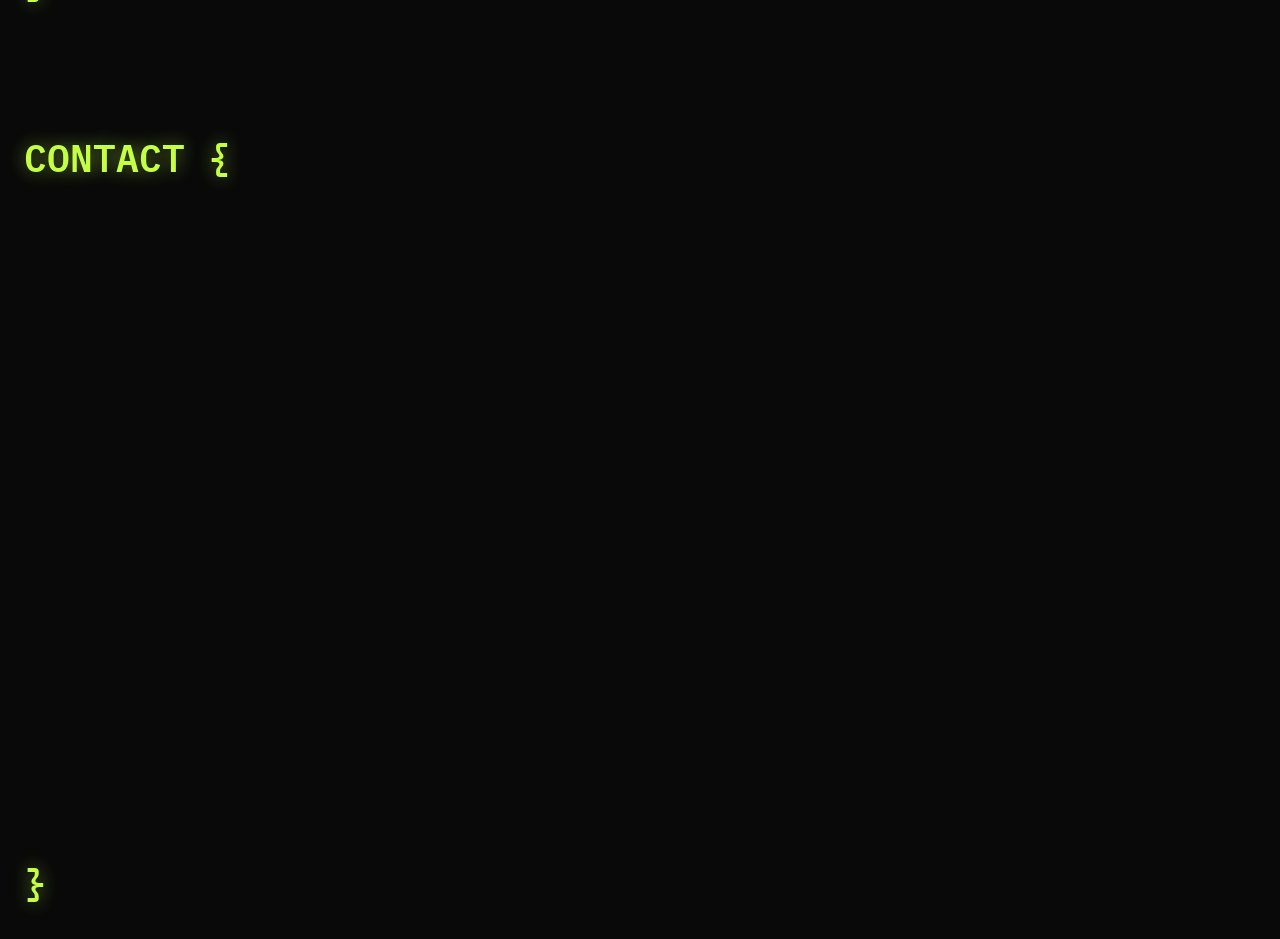
==== commit 4c6c102c: "Sync resume content and update latest PDF link" ====
--- a/index.html
+++ b/index.html
@@ -6,7 +6,7 @@
     <title>Ceci | AI Portfolio</title>
     <meta
       name="description"
-      content="Ceci 的 AI 转型作品集，涵盖 AI 产品、项目经历、滚动录屏展示与带彩蛋的个人表达。"
+      content="Ceci 的 AI 增长作品集，涵盖 AI 产品、商业化案例、项目经历与个人表达。"
     />
     <link rel="stylesheet" href="style.css" />
   </head>
@@ -40,7 +40,7 @@
             <div class="hero-intro">
               <p>你好，我是 Ceci。一个非典型的跨界 Builder。👋</p>
               <p>
-                从字节跳动的数据驱动，到独立全栈开发 AI 应用，我始终在打破文与理的边界。我相信，在 AI
+                从字节跳动的数据驱动，到独立落地 AI 应用、内容增长与商业化项目，我始终在打破文与理的边界。我相信，在 AI
                 时代，算力和算法可以被量产，但对审美的坚持、对商业的嗅觉、以及对“人”的深度同理心，才是产品最不可替代的灵魂。
               </p>
               <p>欢迎来到我的数字宇宙。</p>
@@ -66,7 +66,7 @@
 
         <section class="panel content-panel" id="about">
           <div class="section-label">ABOUT {</div>
-          <p class="section-intro" data-reveal>一个适合做 AI 产品、AI 内容与增长协同岗位的复合型候选人。</p>
+          <p class="section-intro" data-reveal>一个适合做 AI 产品、AI 商业化与用户增长岗位的复合型候选人。</p>
           <div class="about-layout" data-reveal>
             <article class="info-card info-card-primary">
               <h2>基础信息与教育背景</h2>
@@ -77,7 +77,7 @@
                 </div>
                 <div>
                   <dt>求职方向</dt>
-                  <dd>AI 产品 / AI 运营 / AI 内容增长</dd>
+                  <dd>AI 产品 / AI 商业化 / 用户增长</dd>
                 </div>
                 <div>
                   <dt>教育背景</dt>
@@ -92,7 +92,7 @@
                 </div>
                 <div>
                   <dt>英语能力</dt>
-                  <dd>雅思 7.0 / 专八良好</dd>
+                  <dd>雅思 7.0 / 专四良好</dd>
                 </div>
               </dl>
             </article>
@@ -106,7 +106,7 @@
                     <li>华中科技大学优秀毕业生（Top 5%）</li>
                     <li>优秀研究生干部（Top 5%）</li>
                     <li>知行一等奖学金（Top 5%）</li>
-                    <li>挑战杯全国一等奖 / 志愿服务项目大赛国二等奖</li>
+                    <li>3 项国家级奖项 / 5 项省级奖项获得者</li>
                   </ul>
                 </section>
                 <section class="about-block">
@@ -122,10 +122,9 @@
                 <section class="about-block about-block-full">
                   <h3>学生工作</h3>
                   <ul class="about-bullet-list">
-                    <li>华中科技大学外国语学院研究生会主席</li>
-                    <li>华中科技大学校研究生会实践部部员</li>
-                    <li>华中科技大学第六期研究生青马班学习组组长</li>
-                    <li>中国地质大学（武汉）校级志愿服务社团社长 / 双学位实验班班长</li>
+                    <li>院研会主席 / 校研会实践部部长</li>
+                    <li>校级志愿社团社长 / 双学位实验班班长</li>
+                    <li>兼具学生组织管理、活动策划与跨团队协同经验</li>
                   </ul>
                 </section>
               </div>
@@ -174,16 +173,16 @@
 
         <section class="panel projects-panel" id="projects">
           <div class="section-label">PROJECTS {</div>
-          <p class="section-intro" data-reveal>从 AI 应用、内容工具到增长账号，我把“能做出来”变成一组连续的证据。</p>
+          <p class="section-intro" data-reveal>从 AI 应用、商业化项目到内容增长矩阵，我把“能做出来”变成一组连续的证据。</p>
           <div class="projects-layout">
             <div class="projects-copy">
               <article class="project-text is-active" data-project="muse">
                 <span class="project-index">Project 01</span>
                 <h2>MUSE</h2>
                 <h3>专属女性与 LGBTQ+ 的沉浸式 AI 空间</h3>
-                <p><strong>定位：</strong>面向女性与性少数群体的沉浸式 AI 语音陪伴空间，强调自然表达、长文本记忆与情绪体验。</p>
-                <p><strong>角色：</strong>Product Lead & 前端开发，独立完成需求定义、场景逻辑设计与 UI 落地，并推动接入 Qwen3-TTS-Flash 实现流式语音交互。</p>
-                <p><strong>结果：</strong>作品获得阿里云极客创造者 48 小时黑客松季军（铜奖），也成为我进入 AI 产品语境的重要起点。</p>
+                <p><strong>定位：</strong>面向女性与少数群体的沉浸式 AI 语音陪伴空间，强调情绪诉求洞察、长文本记忆与更自然的互动体验。</p>
+                <p><strong>角色：</strong>产品经理 & 全栈开发，主导产品 0-1 架构与前端落地，独立完成需求定义、场景逻辑设计与界面实现。</p>
+                <p><strong>结果：</strong>推动接入千问及 Minimax 模型实现低延迟流式语音交互，并在 48 小时高压协作中斩获阿里云极客创造者黑客松季军（Top 3）。</p>
                 <div class="project-actions">
                   <a class="project-link" href="https://github.com/ceci317/muse" target="_blank" rel="noreferrer">Open Project</a>
                 </div>
@@ -240,10 +239,10 @@
               <article class="project-text" data-project="ceci-account">
                 <span class="project-index">Project 06</span>
                 <h2>Ceci（AI版）</h2>
-                <h3>面向 AI 小白的经验分享型个人账号</h3>
-                <p><strong>定位：</strong>聚焦 AI 入门经验、转行记录与陪伴式表达，让复杂工具更容易被普通用户理解。</p>
-                <p><strong>角色：</strong>个人 IP 主理人 / 内容生产者 / 选题与增长实验者。</p>
-                <p><strong>结果：</strong>账号积累 705 粉丝与 8869 获赞收藏，逐步形成“转 AI 陪伴型创作者”的清晰认知。</p>
+                <h3>AI 垂类内容实验矩阵中的经验分享账号</h3>
+                <p><strong>定位：</strong>聚焦 AI 入门经验分享与陪伴式表达，让复杂工具更容易被普通用户理解。</p>
+                <p><strong>角色：</strong>账号主理人 / 内容生产者，通过真实转型叙事承接用户共鸣，并与矩阵账号形成分层配合。</p>
+                <p><strong>结果：</strong>持续强化 AI 内容实验矩阵的传播验证，承接“陪伴表达”这一侧的内容与用户连接。</p>
                 <div class="project-actions">
                   <a class="project-link" href="https://www.xiaohongshu.com/user/profile/5db38bb500000000010081aa" target="_blank" rel="noreferrer">Open Project</a>
                 </div>
@@ -253,9 +252,9 @@
                 <span class="project-index">Project 07</span>
                 <h2>布布一二妙妙屋</h2>
                 <h3>增长验证更强的 AI 内容实验账号</h3>
-                <p><strong>定位：</strong>通过更密集的选题测试与内容迭代，验证 AI 内容在平台上的传播反馈。</p>
+                <p><strong>定位：</strong>通过高频密集的选题测试与内容迭代，验证 AI 内容在平台上的传播反馈与增长潜力。</p>
                 <p><strong>角色：</strong>账号主理人 / 内容策略制定者 / 冷启动操盘者。</p>
-                <p><strong>结果：</strong>账号实现 3950 粉丝与 2.1 万获赞收藏，证明我具备从内容到增长的完整闭环能力。</p>
+                <p><strong>结果：</strong>与矩阵账号合计实现 4k+ 粉丝与 2 万+ 赞藏，跑通了从内容策划到商业增长的闭环能力。</p>
                 <div class="project-actions">
                   <a class="project-link" href="https://xhslink.com/m/12OdVVkTDhW" target="_blank" rel="noreferrer">Open Project</a>
                 </div>
@@ -306,18 +305,17 @@
 
         <section class="panel experience-panel" id="experience">
           <div class="section-label">JOB EXPERIENCE {</div>
-          <p class="section-intro" data-reveal>真正让我具备执行力的，不只是项目本身，还有我在组织、增长和协作里反复练出来的推进能力。</p>
+          <p class="section-intro" data-reveal>真正让我具备执行力的，不只是项目本身，还有我在商业化、增长和协作里反复练出来的推进能力。</p>
           <div class="experience-layout" data-reveal>
             <div class="timeline-column">
               <article class="timeline-item">
                 <span class="timeline-dot"></span>
                 <div>
-                  <p class="timeline-meta">2021.10 - 2022.03</p>
-                  <h3>北京字节跳动科技有限公司 · 抖音电商规则运营</h3>
+                  <p class="timeline-meta">2023.10 - 2024.03</p>
+                  <h3>北京字节跳动科技有限公司 · 抖音电商商业化规则运营</h3>
                   <ul class="timeline-points">
-                    <li>数据分析：熟练运用 Python 及 Excel 等软件进行规则整理、审核及分析，提高全组流程效率 30%。</li>
-                    <li>规则制定：负责制定并管理累计 100 余条规则，保障平台运营规范性和用户体验提升；参与双十一、双十二等 3 场大促活动规则制定。</li>
-                    <li>项目管理：参与商家罚单清晰度调研专项，收集并分析 200 多份用户反馈，协助完成营销规则重构及规则体系搭建；通过用户调研和反馈整合，优化规则体系，用户满意度提升 20%。</li>
+                    <li>数据驱动与敏捷管理：熟练运用 Python 与复杂数据透视技术挖掘海量业务数据，精准定位跨部门业务流转卡点，推动全组业务处理效率跃升 30%。</li>
+                    <li>用户分析：统筹“商家罚单规则”迭代专项，深度分析 2000+ 份高优用户反馈，以用户同理心重构底层营销规则逻辑，解决商单核心痛点，推动整体商家满意度提升 20%。</li>
                   </ul>
                 </div>
               </article>
@@ -325,32 +323,21 @@
                 <span class="timeline-dot"></span>
                 <div>
                   <p class="timeline-meta">2023.08 - 2023.12</p>
-                  <h3>武汉铸山煮海科技公司 · 数字营销</h3>
+                  <h3>武汉铸山煮海科技公司 · 海外数字营销</h3>
                   <ul class="timeline-points">
-                    <li>海外独立站构建：运用 WordPress 等软件自主搭建 6 个海外独立站，设计板块并配置英文文字视频，网站月均访问量增长 80%。</li>
-                    <li>内容营销：运营 Facebook、TikTok 等海外社交媒体，累计增粉量超过 500 人。</li>
+                    <li>0-1 海外增长：独立主导 6 个海外品牌独立站的从 0 到 1 建设，深度运用 WordPress 与 SEO 优化策略，设计配套英文多媒体内容，实现网站月均自然访问量逆势飙升 80%。</li>
+                    <li>精准流量投放与转化：制定 Facebook/TikTok 等主流海外社媒的增长策略，通过素材 A/B 测试与精准定向投放，成功跑通海外获客漏斗，低成本精准获取 500+ 核心海外受众。</li>
                   </ul>
                 </div>
               </article>
               <article class="timeline-item">
                 <span class="timeline-dot"></span>
                 <div>
-                  <p class="timeline-meta">2022.06 - 2023.08</p>
-                  <h3>武汉黑镜计划网络科技有限公司 · 项目支持 + 活动领队</h3>
+                  <p class="timeline-meta">2022.06 - 2022.08</p>
+                  <h3>武汉黑镜计划网络科技有限公司 · 社区运营 + 活动领队</h3>
                   <ul class="timeline-points">
-                    <li>新媒体运营：负责社群及公众号日常运营，累计撰写 30+ 篇公众号推文，内容覆盖用户需求分析、活动宣传和用户反馈；通过精准用户分析和内容策划，公众号关注人数增长 25%，用户互动率提升 15%。</li>
-                    <li>活动领队：负责 10+ 场活动的策划、执行和体验优化，通过用户调研和反馈收集将活动满意度稳定在 95% 以上。</li>
-                  </ul>
-                </div>
-              </article>
-              <article class="timeline-item">
-                <span class="timeline-dot"></span>
-                <div>
-                  <p class="timeline-meta">2020.03 - 2021.06</p>
-                  <h3>国际志愿组织 - 海南公益研究院 · 项目助理</h3>
-                  <ul class="timeline-points">
-                    <li>数据搜集：根据任务要求搜集国内外相关数据并进行分析，覆盖国内外公益视频、文章以及学术论文等内容。</li>
-                    <li>活动策划：制作知识手册并组织国内外知名公益人士线上宣讲 5 场，担任宣讲口译员。</li>
+                    <li>社区运营：负责日常社群及公众号运营，内容涵盖用户需求分析、活动宣传和用户反馈。通过精准的用户分析和内容策划，公众号关注人数增长了 25%，用户互动率提升了 15%。</li>
+                    <li>活动领队：担任 10+ 场活动的领队，负责活动策划、执行和用户体验优化。通过细致的用户需求调研和反馈收集，确保每场活动都能满足用户期望，活动满意度达到 95%以上。</li>
                   </ul>
                 </div>
               </article>
@@ -494,7 +481,7 @@
                   </svg>
                 </span>
               </a>
-              <a class="contact-icon-link" href="assets/ceci-resume.pdf" target="_blank" rel="noreferrer" aria-label="Resume PDF" data-tooltip="Resume">
+              <a class="contact-icon-link" href="assets/caiqi-ai-growth-resume.pdf" target="_blank" rel="noreferrer" aria-label="Resume PDF" data-tooltip="Resume">
                 <span class="contact-icon" aria-hidden="true">
                   <svg viewBox="0 0 24 24" role="presentation">
                     <path d="M7 3.8h7l4 4V20.2H7z" fill="none" stroke="currentColor" stroke-width="1.7" stroke-linejoin="round"/>
@@ -509,7 +496,7 @@
               <button class="player-close contact-card-close" type="button" aria-label="关闭联系方式">×</button>
               <p class="contact-card-title">微信 / 电话</p>
               <img class="contact-card-qr" src="assets/wechat-qr.jpg" alt="Ceci 的微信二维码" />
-              <p class="contact-card-copy">微信号：<strong>C1203918771</strong></p>
+              <p class="contact-card-copy">微信同号：<strong>18307926834</strong></p>
               <p class="contact-card-copy">手机号：<a href="tel:18307926834">18307926834</a></p>
             </div>
           </div>
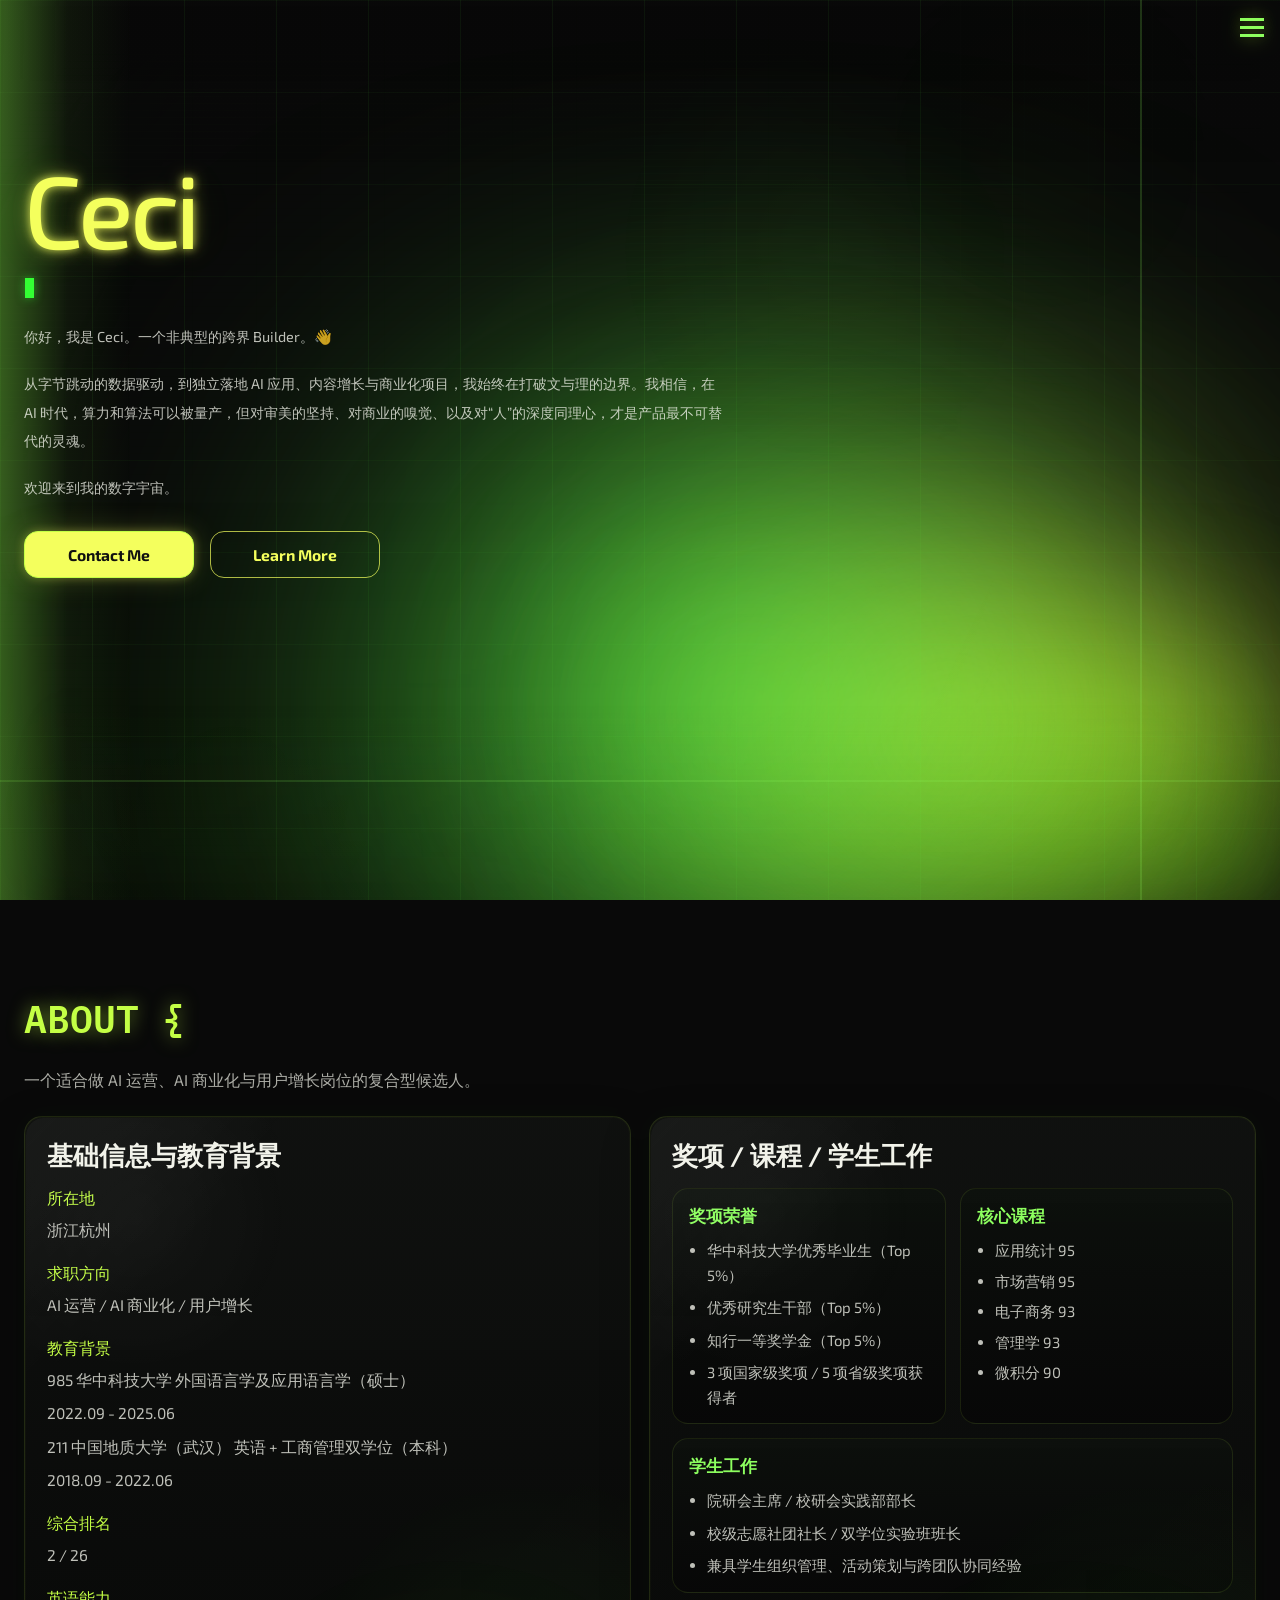
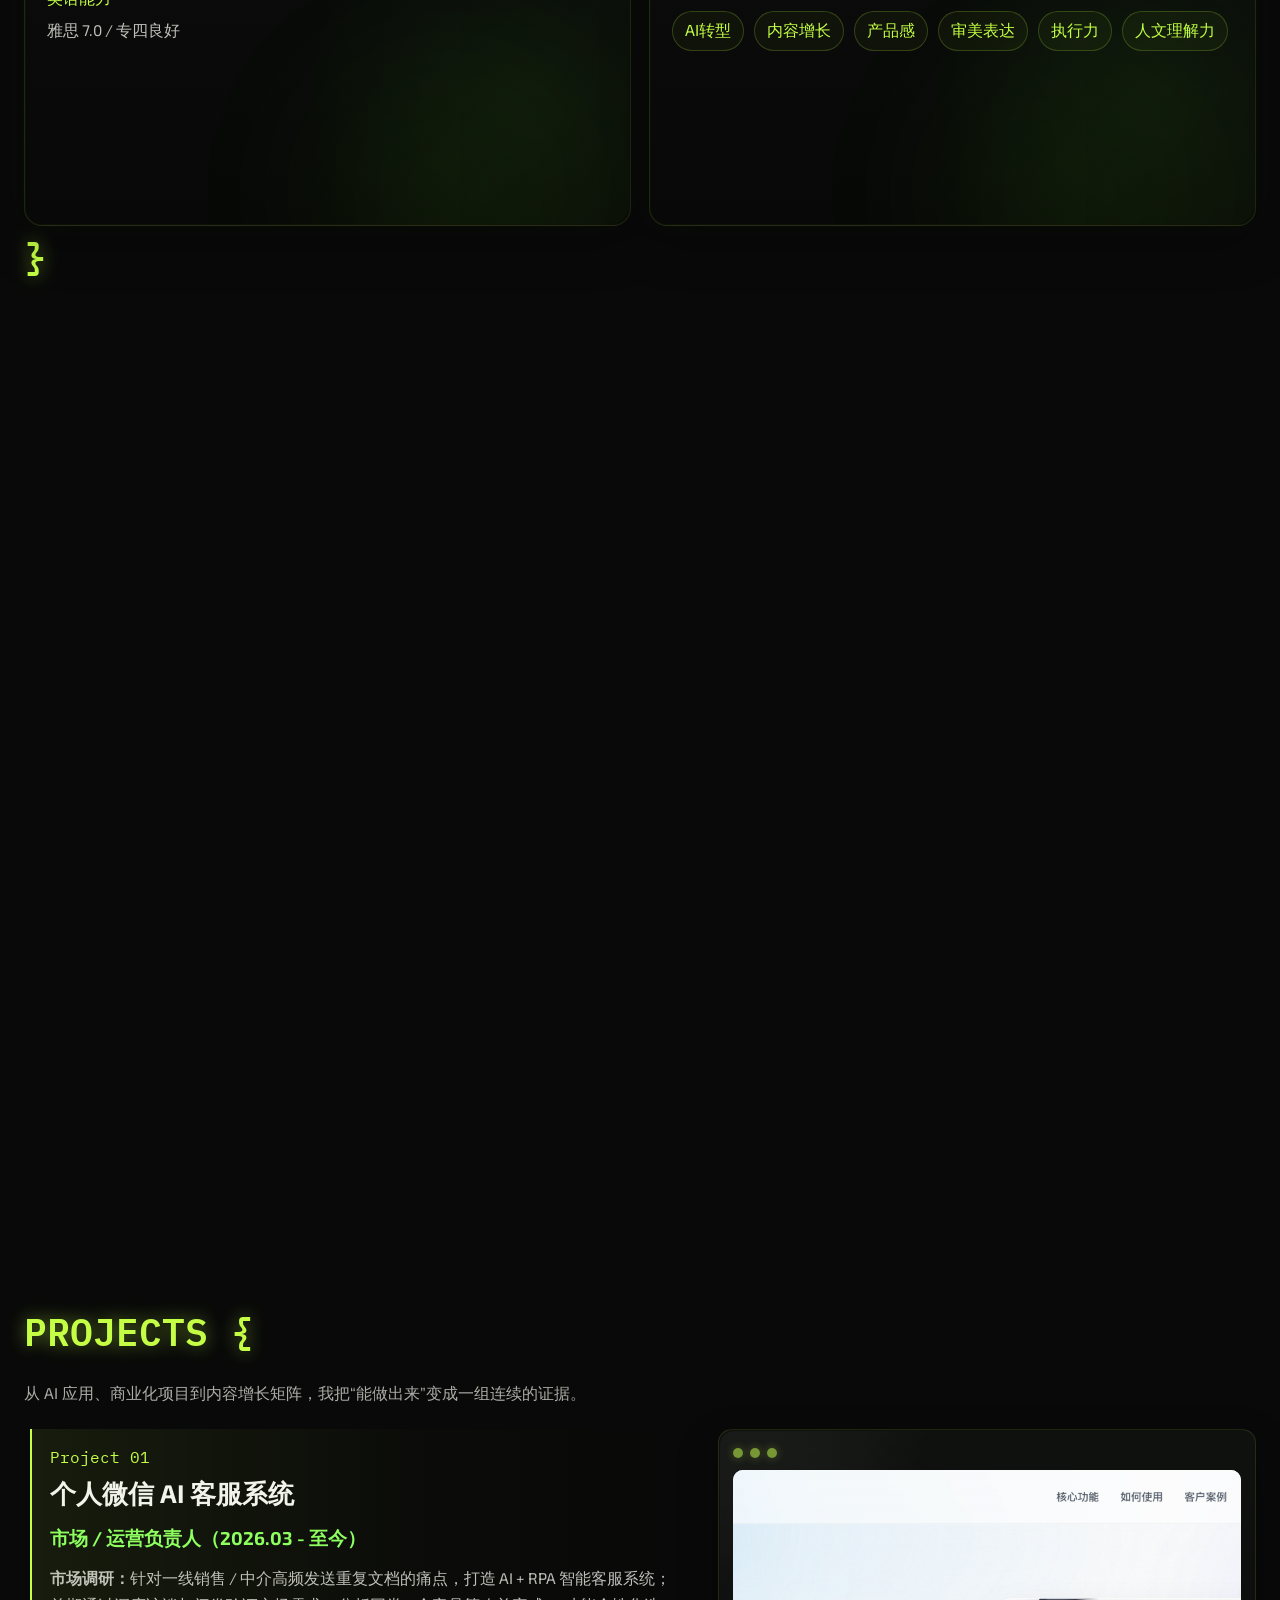
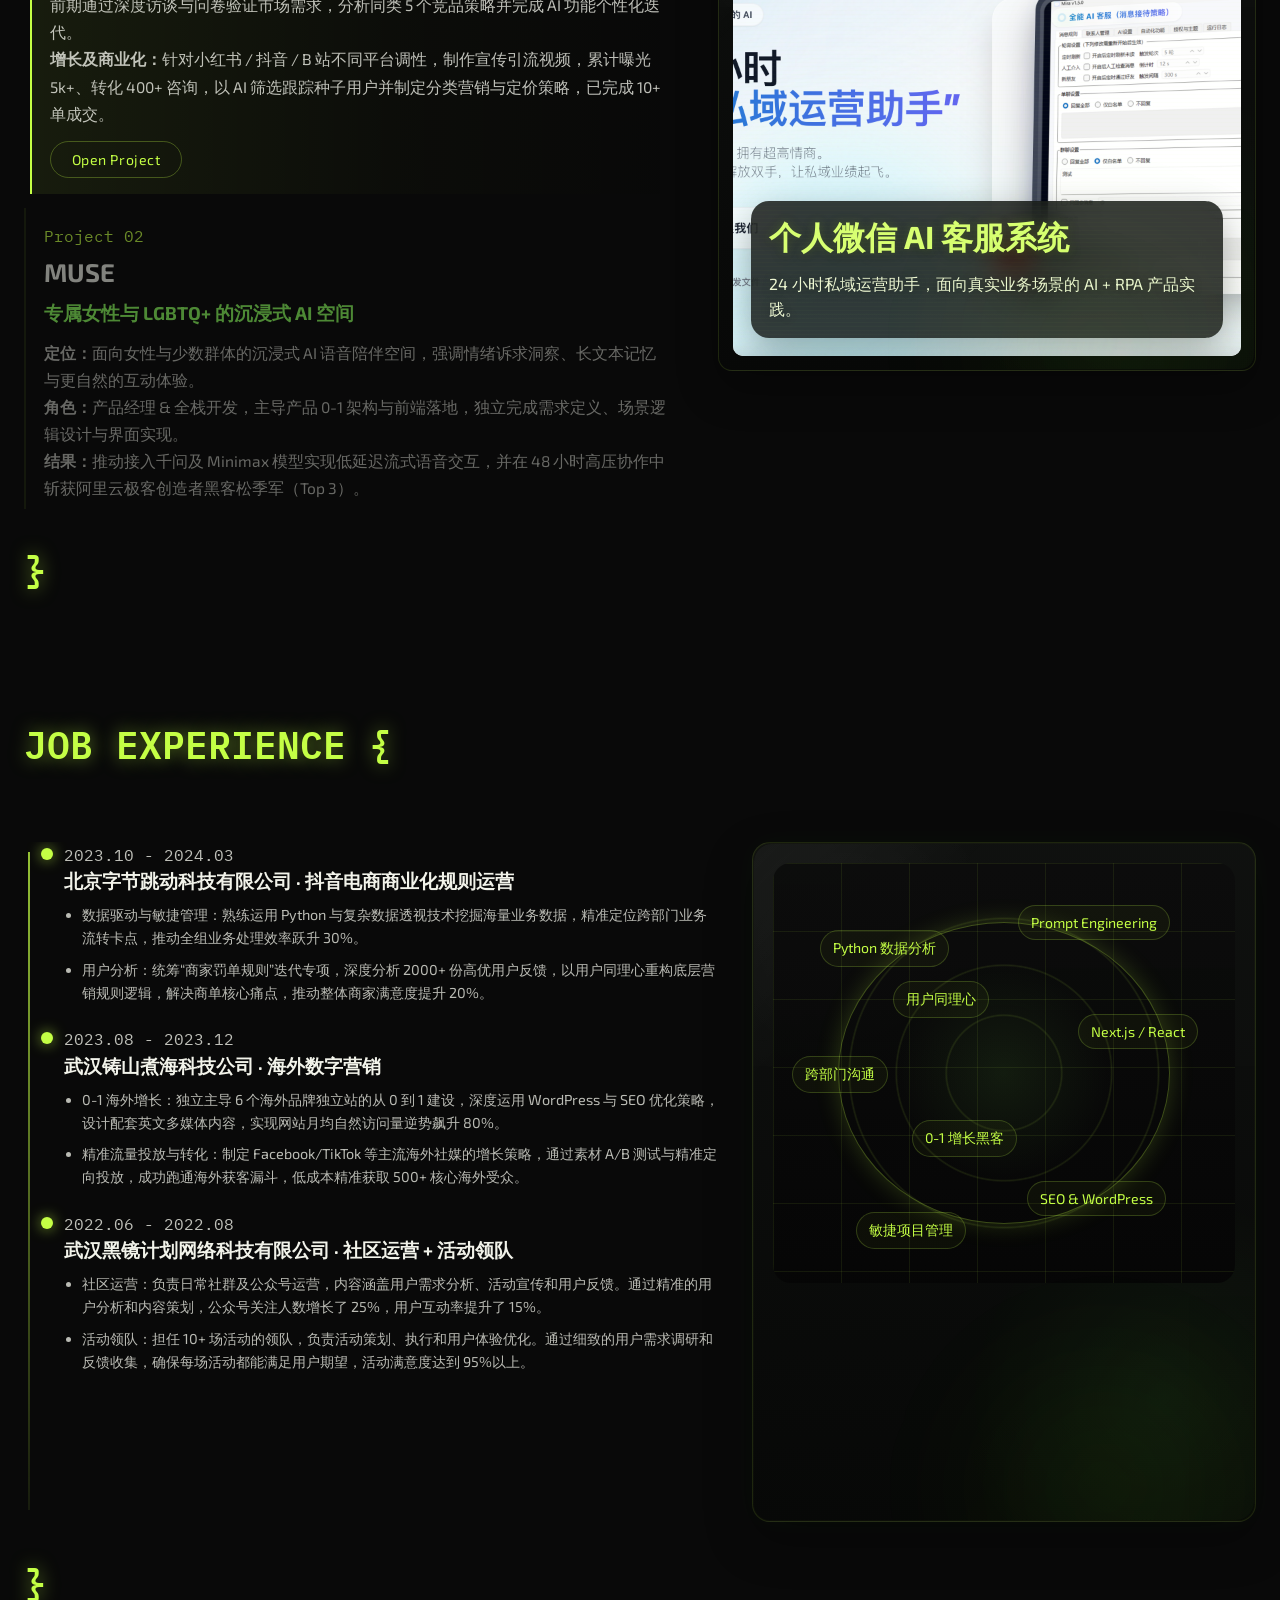
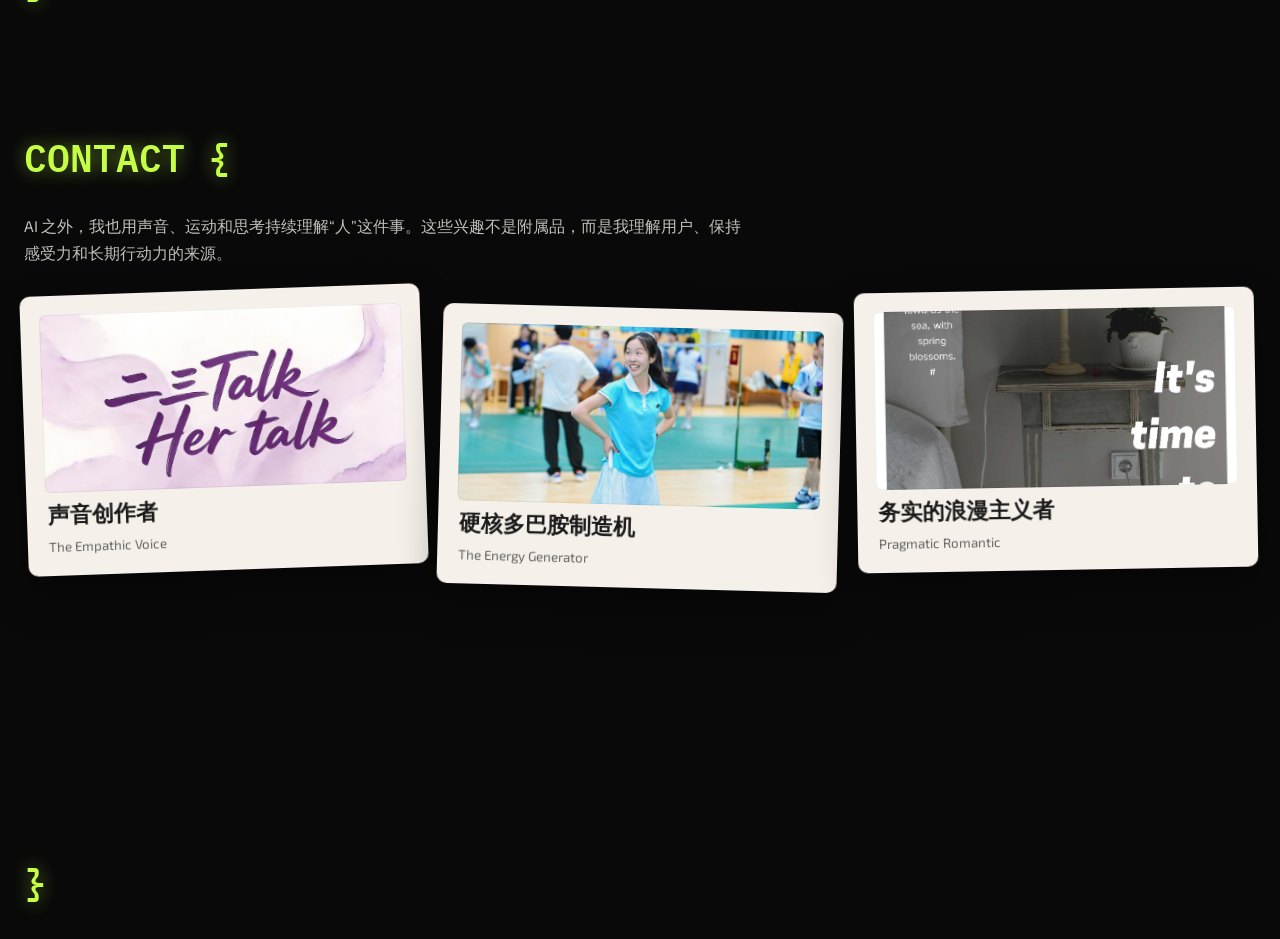
==== commit 74bf8f9e: "Update portfolio content and assets for AI operations focus" ====
--- a/index.html
+++ b/index.html
@@ -66,7 +66,7 @@
 
         <section class="panel content-panel" id="about">
           <div class="section-label">ABOUT {</div>
-          <p class="section-intro" data-reveal>一个适合做 AI 产品、AI 商业化与用户增长岗位的复合型候选人。</p>
+          <p class="section-intro" data-reveal>一个适合做 AI 运营、AI 商业化与用户增长岗位的复合型候选人。</p>
           <div class="about-layout" data-reveal>
             <article class="info-card info-card-primary">
               <h2>基础信息与教育背景</h2>
@@ -77,7 +77,7 @@
                 </div>
                 <div>
                   <dt>求职方向</dt>
-                  <dd>AI 产品 / AI 商业化 / 用户增长</dd>
+                  <dd>AI 运营 / AI 商业化 / 用户增长</dd>
                 </div>
                 <div>
                   <dt>教育背景</dt>
@@ -176,8 +176,19 @@
           <p class="section-intro" data-reveal>从 AI 应用、商业化项目到内容增长矩阵，我把“能做出来”变成一组连续的证据。</p>
           <div class="projects-layout">
             <div class="projects-copy">
-              <article class="project-text is-active" data-project="muse">
+              <article class="project-text is-active" data-project="mira-ai">
                 <span class="project-index">Project 01</span>
+                <h2>个人微信 AI 客服系统</h2>
+                <h3>市场 / 运营负责人（2026.03 - 至今）</h3>
+                <p><strong>市场调研：</strong>针对一线销售 / 中介高频发送重复文档的痛点，打造 AI + RPA 智能客服系统；前期通过深度访谈与问卷验证市场需求，分析同类 5 个竞品策略并完成 AI 功能个性化迭代。</p>
+                <p><strong>增长及商业化：</strong>针对小红书 / 抖音 / B 站不同平台调性，制作宣传引流视频，累计曝光 5k+、转化 400+ 咨询，以 AI 筛选跟踪种子用户并制定分类营销与定价策略，已完成 10+ 单成交。</p>
+                <div class="project-actions">
+                  <a class="project-link" href="https://mirachat.cn/" target="_blank" rel="noreferrer">Open Project</a>
+                </div>
+              </article>
+
+              <article class="project-text" data-project="muse">
+                <span class="project-index">Project 02</span>
                 <h2>MUSE</h2>
                 <h3>专属女性与 LGBTQ+ 的沉浸式 AI 空间</h3>
                 <p><strong>定位：</strong>面向女性与少数群体的沉浸式 AI 语音陪伴空间，强调情绪诉求洞察、长文本记忆与更自然的互动体验。</p>
@@ -189,7 +200,7 @@
               </article>
 
               <article class="project-text" data-project="visual-clone">
-                <span class="project-index">Project 02</span>
+                <span class="project-index">Project 03</span>
                 <h2>Visual Clone Pro</h2>
                 <h3>极简排版引擎</h3>
                 <p><strong>定位：</strong>把繁琐排版流程压缩成“一键生成高颜值图文卡片”的创作者工具。</p>
@@ -201,7 +212,7 @@
               </article>
 
               <article class="project-text" data-project="content-brain">
-                <span class="project-index">Project 03</span>
+                <span class="project-index">Project 04</span>
                 <h2>爆款拆解师</h2>
                 <h3>专属 AI 内容灵感外脑</h3>
                 <p><strong>定位：</strong>围绕爆款逻辑、结构化拆解和自动化工作流，打造的自媒体成文系统。</p>
@@ -213,7 +224,7 @@
               </article>
 
               <article class="project-text" data-project="eaatwhat">
-                <span class="project-index">Project 04</span>
+                <span class="project-index">Project 05</span>
                 <h2>EATWHAT 约饭</h2>
                 <h3>把“找对的人，选对的餐厅”做成一条完整产品路径</h3>
                 <p><strong>定位：</strong>面向真实社交场景的约饭产品，让“和谁吃、吃什么、去哪吃”这类分散决策收束为一个完整流程。</p>
@@ -225,7 +236,7 @@
               </article>
 
               <article class="project-text" data-project="time-workflow">
-                <span class="project-index">Project 05</span>
+                <span class="project-index">Project 06</span>
                 <h2>时间管理工作流</h2>
                 <h3>用飞书把时间复盘变成文科生也能复制的 AI 工作流</h3>
                 <p><strong>定位：</strong>围绕时间管理、任务拆解与复盘搭建的轻量系统，让执行和复盘真正落到每天的行为里。</p>
@@ -237,7 +248,7 @@
               </article>
 
               <article class="project-text" data-project="ceci-account">
-                <span class="project-index">Project 06</span>
+                <span class="project-index">Project 07</span>
                 <h2>Ceci（AI版）</h2>
                 <h3>AI 垂类内容实验矩阵中的经验分享账号</h3>
                 <p><strong>定位：</strong>聚焦 AI 入门经验分享与陪伴式表达，让复杂工具更容易被普通用户理解。</p>
@@ -249,7 +260,7 @@
               </article>
 
               <article class="project-text" data-project="bubu-account">
-                <span class="project-index">Project 07</span>
+                <span class="project-index">Project 08</span>
                 <h2>布布一二妙妙屋</h2>
                 <h3>增长验证更强的 AI 内容实验账号</h3>
                 <p><strong>定位：</strong>通过高频密集的选题测试与内容迭代，验证 AI 内容在平台上的传播反馈与增长潜力。</p>
@@ -269,7 +280,18 @@
                   <span></span>
                 </div>
                 <div class="screen-stage">
-                <video class="project-video is-visible" data-video="muse" data-link="https://github.com/ceci317/muse" src="assets/muse-demo.mp4" poster="assets/muse-poster.jpg" preload="auto" autoplay muted loop playsinline></video>
+                <div class="project-video placeholder-video is-visible" data-video="mira-ai" data-link="https://mirachat.cn/">
+                  <div class="showcase-board account-board">
+                    <div class="account-card account-card-image">
+                      <img src="assets/mira.png" alt="米拉 Mira 官网截图" />
+                      <div class="account-overlay">
+                        <strong>个人微信 AI 客服系统</strong>
+                        <p>24 小时私域运营助手，面向真实业务场景的 AI + RPA 产品实践。</p>
+                      </div>
+                    </div>
+                  </div>
+                </div>
+                <video class="project-video" data-video="muse" data-link="https://github.com/ceci317/muse" src="assets/muse-demo.mp4" poster="assets/muse-poster.jpg" preload="auto" autoplay muted loop playsinline></video>
                 <video class="project-video" data-video="visual-clone" data-link="https://rednote-pearl.vercel.app/" src="assets/visual-clone-pro.mp4" poster="assets/visual-clone-poster.jpg" preload="auto" autoplay muted loop playsinline></video>
                 <video class="project-video" data-video="content-brain" data-link="https://rednote-text-helper.vercel.app/" src="assets/content-brain.mp4" poster="assets/content-brain-poster.jpg" preload="auto" autoplay muted loop playsinline></video>
                 <video class="project-video" data-video="eaatwhat" data-link="https://github.com/catynaimiao/Roadmeet" src="assets/eatwhat-demo.mp4" poster="assets/eatwhat-poster.jpg" preload="auto" autoplay muted loop playsinline></video>
@@ -277,7 +299,7 @@
                   <div class="project-video placeholder-video" data-video="ceci-account" data-link="https://www.xiaohongshu.com/user/profile/5db38bb500000000010081aa">
                     <div class="showcase-board account-board">
                       <div class="account-card account-card-image">
-                        <img src="assets/bubu-account-post.png" alt="Ceci（AI版）代表性帖子" />
+                        <img src="assets/xiaohongshu-homepage.png" alt="Ceci（AI版）小红书主页截图" />
                         <div class="account-overlay">
                           <strong>Ceci（AI版）</strong>
                           <p>把转 AI 过程变成可被看见、可被共鸣的内容叙事。</p>
@@ -481,7 +503,7 @@
                   </svg>
                 </span>
               </a>
-              <a class="contact-icon-link" href="assets/caiqi-ai-growth-resume.pdf" target="_blank" rel="noreferrer" aria-label="Resume PDF" data-tooltip="Resume">
+              <a class="contact-icon-link" href="assets/resume-ai-caiqi.pdf" target="_blank" rel="noreferrer" aria-label="Resume PDF" data-tooltip="Resume">
                 <span class="contact-icon" aria-hidden="true">
                   <svg viewBox="0 0 24 24" role="presentation">
                     <path d="M7 3.8h7l4 4V20.2H7z" fill="none" stroke="currentColor" stroke-width="1.7" stroke-linejoin="round"/>
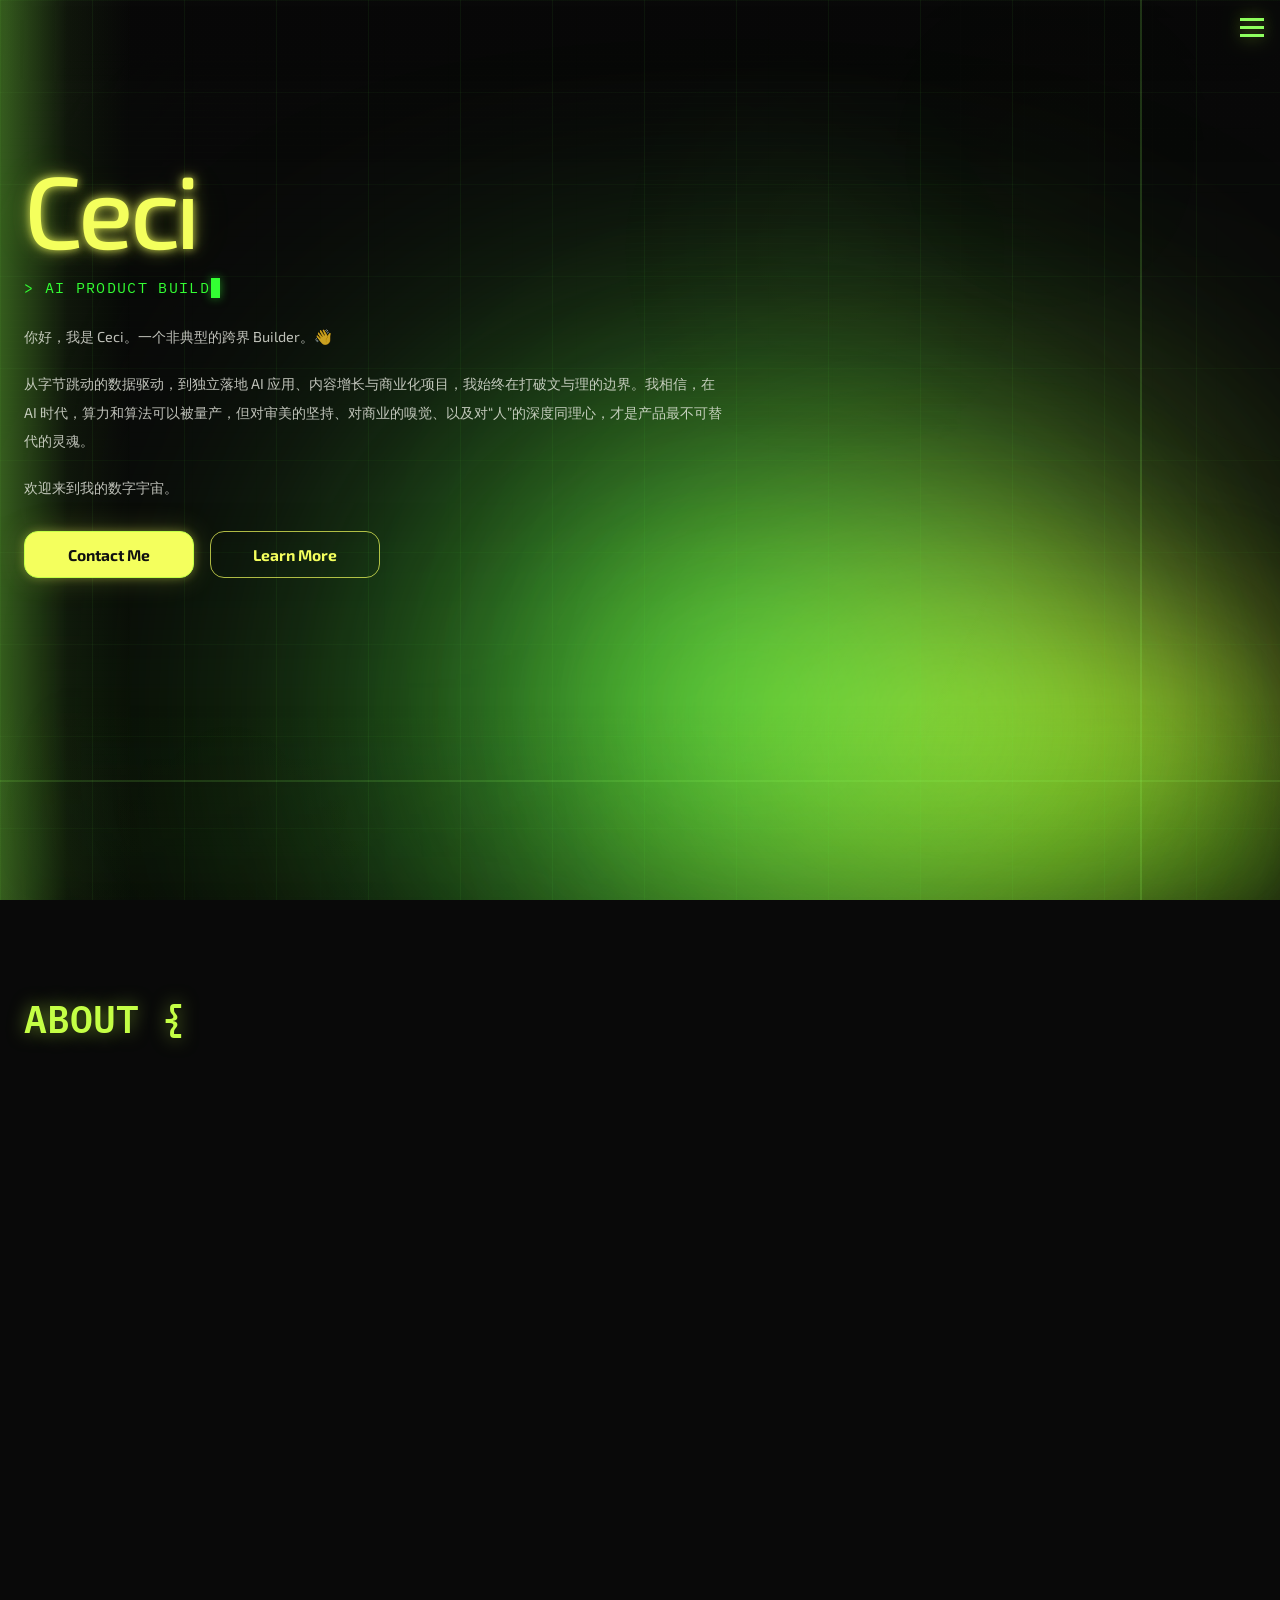
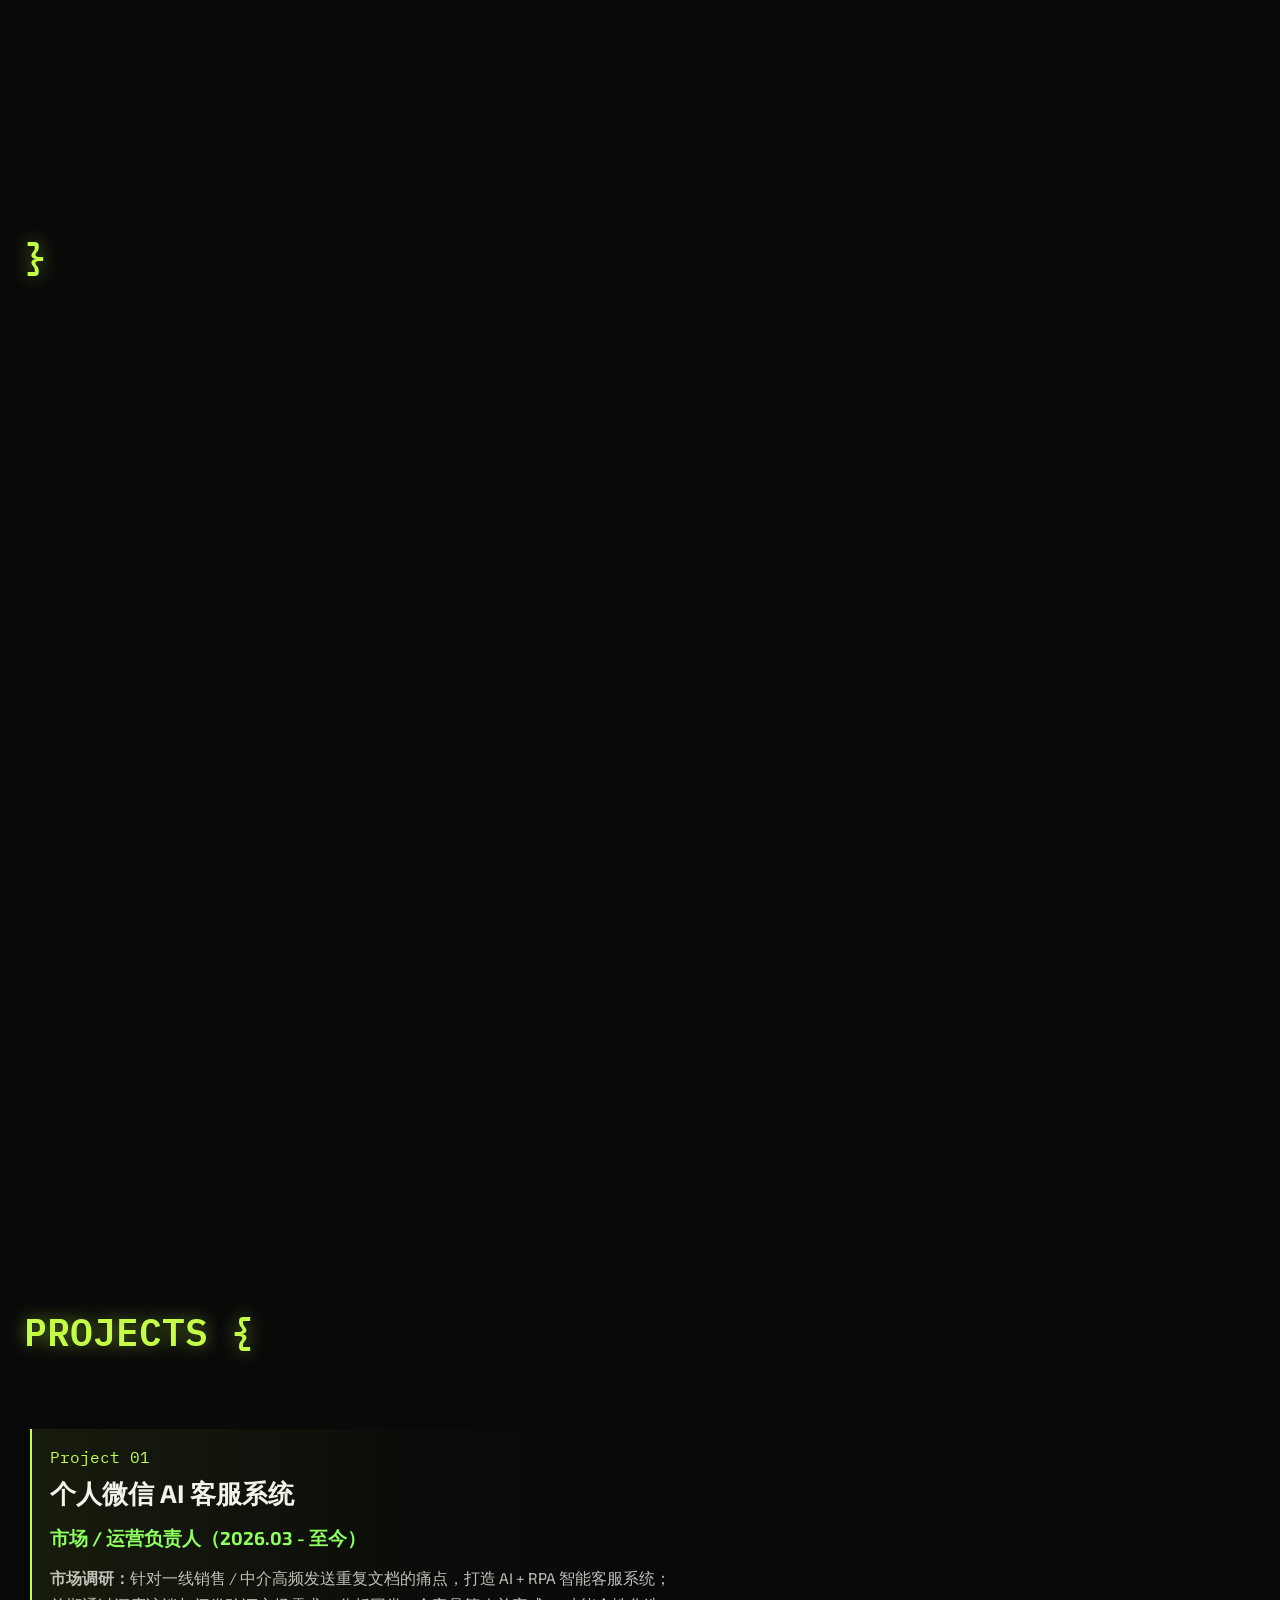
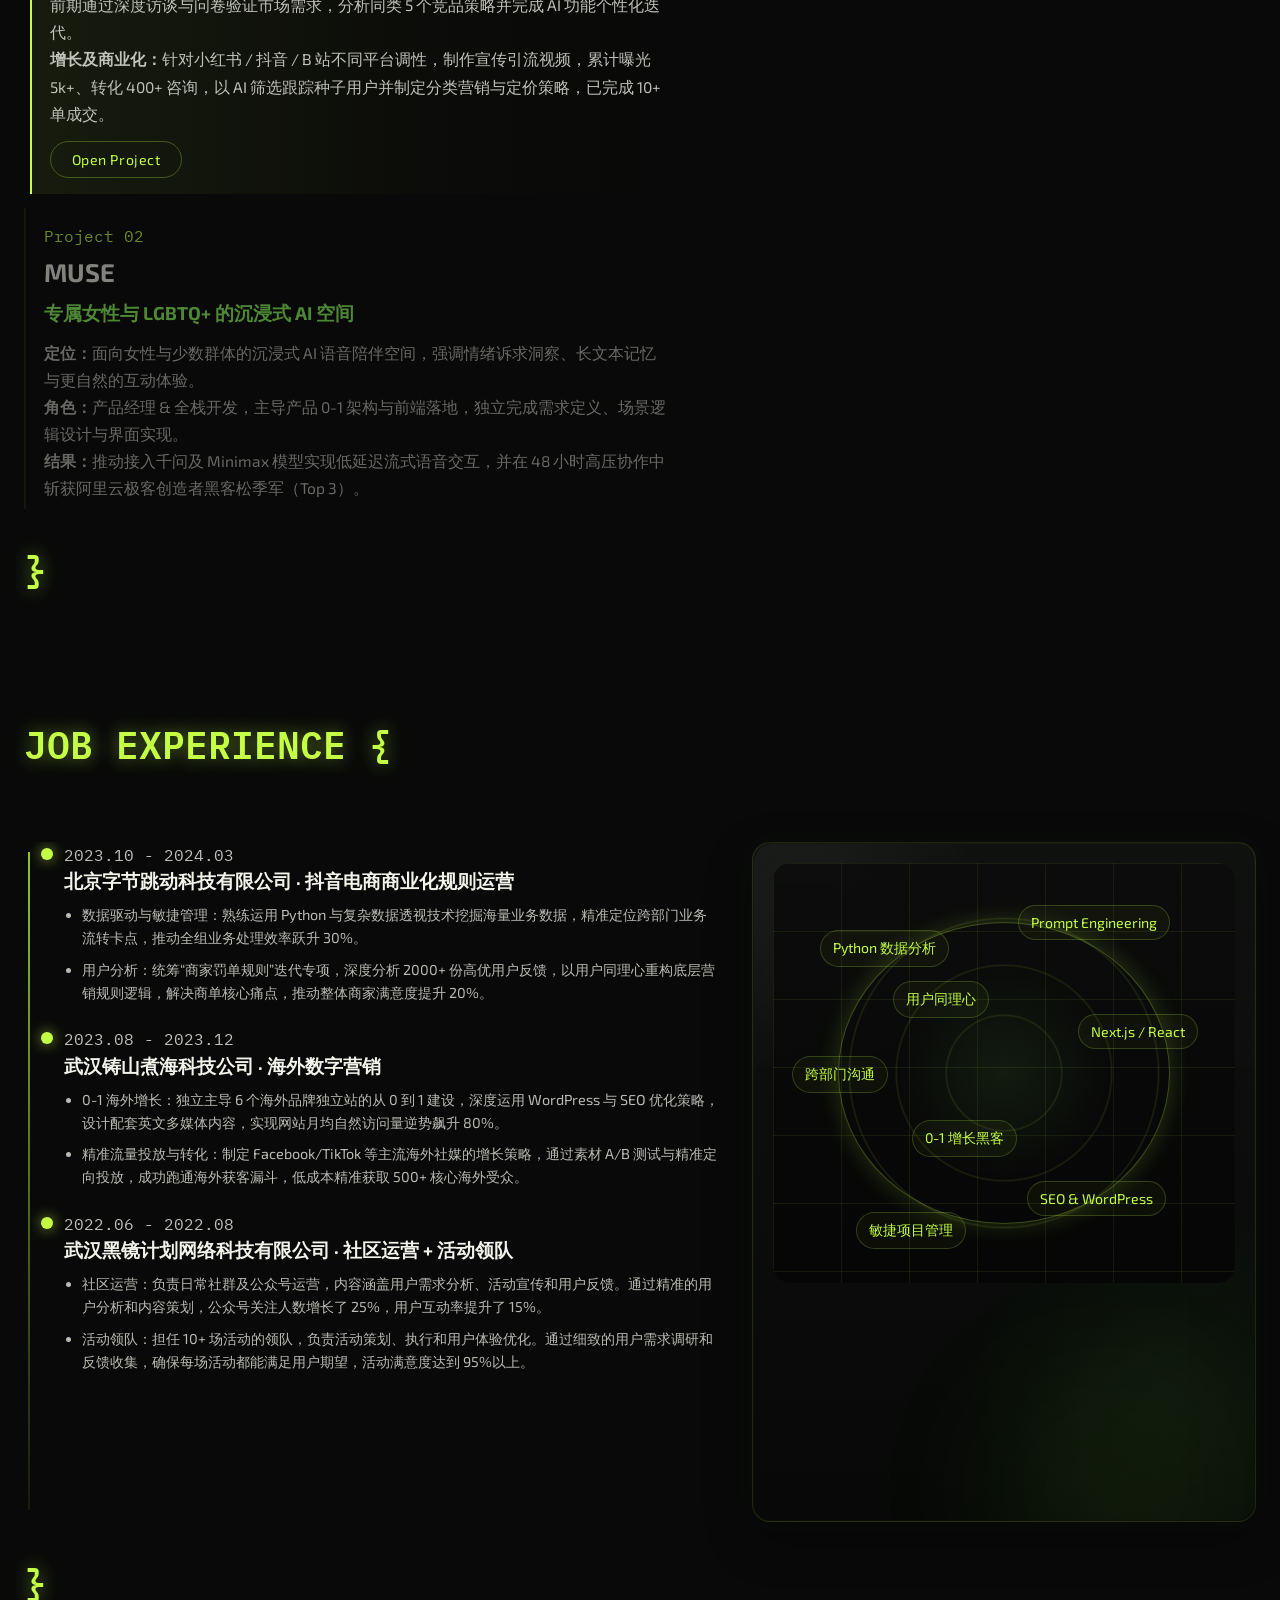
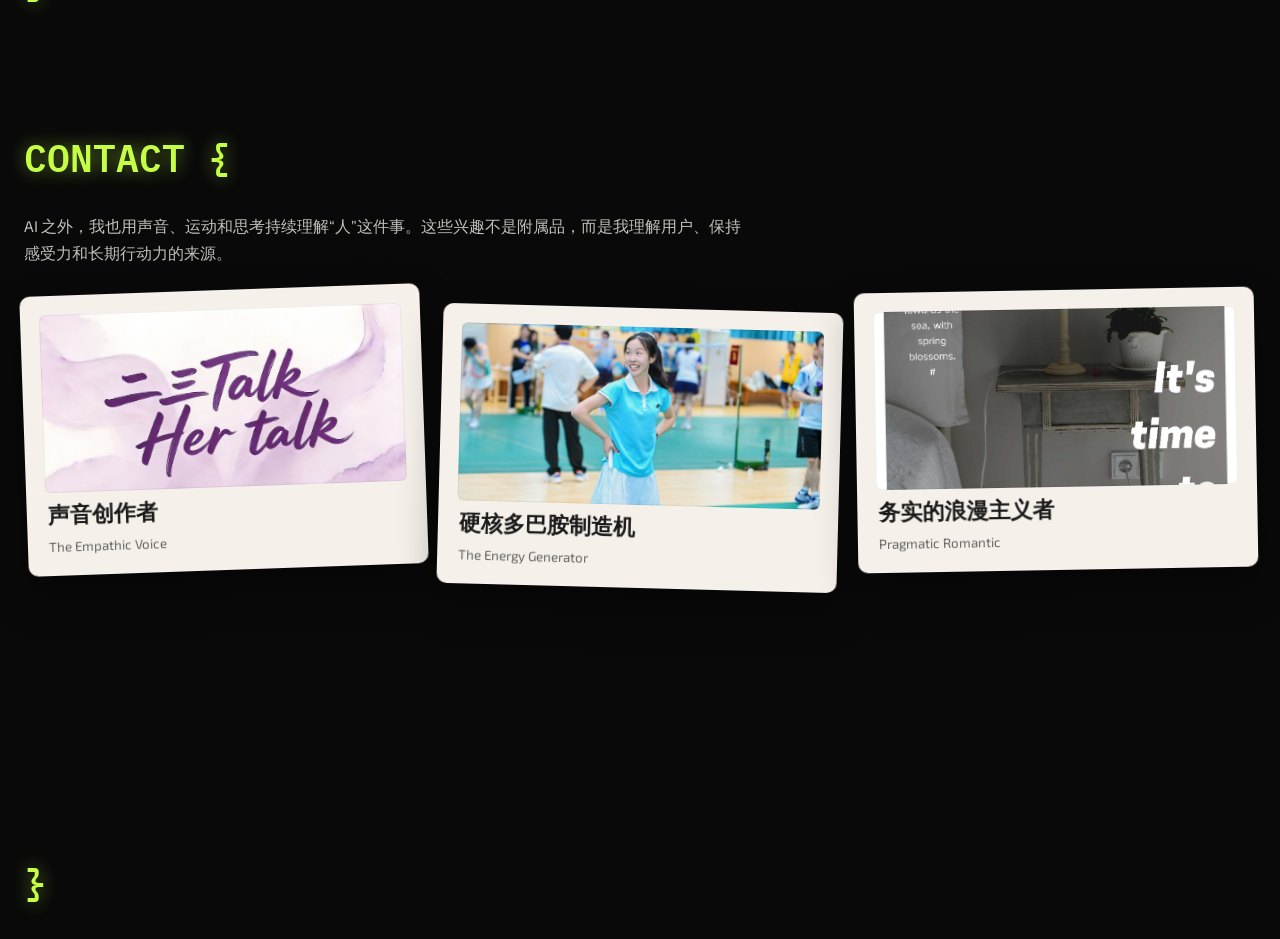
==== commit 0de41055: "Enable podcast card link and update project links" ====
--- a/index.html
+++ b/index.html
@@ -195,7 +195,7 @@
                 <p><strong>角色：</strong>产品经理 & 全栈开发，主导产品 0-1 架构与前端落地，独立完成需求定义、场景逻辑设计与界面实现。</p>
                 <p><strong>结果：</strong>推动接入千问及 Minimax 模型实现低延迟流式语音交互，并在 48 小时高压协作中斩获阿里云极客创造者黑客松季军（Top 3）。</p>
                 <div class="project-actions">
-                  <a class="project-link" href="https://github.com/ceci317/muse" target="_blank" rel="noreferrer">Open Project</a>
+                  <a class="project-link" href="https://ceci317.github.io/muse/muse_plus/" target="_blank" rel="noreferrer">Open Project</a>
                 </div>
               </article>
 
@@ -291,7 +291,7 @@
                     </div>
                   </div>
                 </div>
-                <video class="project-video" data-video="muse" data-link="https://github.com/ceci317/muse" src="assets/muse-demo.mp4" poster="assets/muse-poster.jpg" preload="auto" autoplay muted loop playsinline></video>
+                <video class="project-video" data-video="muse" data-link="https://ceci317.github.io/muse/muse_plus/" src="assets/muse-demo.mp4" poster="assets/muse-poster.jpg" preload="auto" autoplay muted loop playsinline></video>
                 <video class="project-video" data-video="visual-clone" data-link="https://rednote-pearl.vercel.app/" src="assets/visual-clone-pro.mp4" poster="assets/visual-clone-poster.jpg" preload="auto" autoplay muted loop playsinline></video>
                 <video class="project-video" data-video="content-brain" data-link="https://rednote-text-helper.vercel.app/" src="assets/content-brain.mp4" poster="assets/content-brain-poster.jpg" preload="auto" autoplay muted loop playsinline></video>
                 <video class="project-video" data-video="eaatwhat" data-link="https://github.com/catynaimiao/Roadmeet" src="assets/eatwhat-demo.mp4" poster="assets/eatwhat-poster.jpg" preload="auto" autoplay muted loop playsinline></video>
@@ -389,7 +389,13 @@
           <p class="contact-intro" data-reveal>AI 之外，我也用声音、运动和思考持续理解“人”这件事。这些兴趣不是附属品，而是我理解用户、保持感受力和长期行动力的来源。</p>
 
           <div class="polaroid-wall" data-reveal>
-            <article class="polaroid-card">
+            <a
+              class="polaroid-card polaroid-card-link"
+              href="https://www.xiaoyuzhoufm.com/podcast/692d7243e7272148ca11dbd0"
+              target="_blank"
+              rel="noreferrer"
+              aria-label="打开二三Talk播客主页"
+            >
               <div class="polaroid-inner">
                 <div class="polaroid-face polaroid-front front-voice">
                   <div class="polaroid-photo" aria-hidden="true"></div>
@@ -401,7 +407,7 @@
                   <p>我相信写作与对谈是最深度的社交。懂得倾听真实的人，更有可能做出真正懂人的产品。</p>
                 </div>
               </div>
-            </article>
+            </a>
 
             <article class="polaroid-card">
               <div class="polaroid-inner">
--- a/style.css
+++ b/style.css
@@ -1526,6 +1526,12 @@
   perspective: 1200px;
 }
 
+.polaroid-card-link {
+  display: block;
+  text-decoration: none;
+  color: inherit;
+}
+
 .polaroid-inner {
   position: relative;
   width: 100%;
